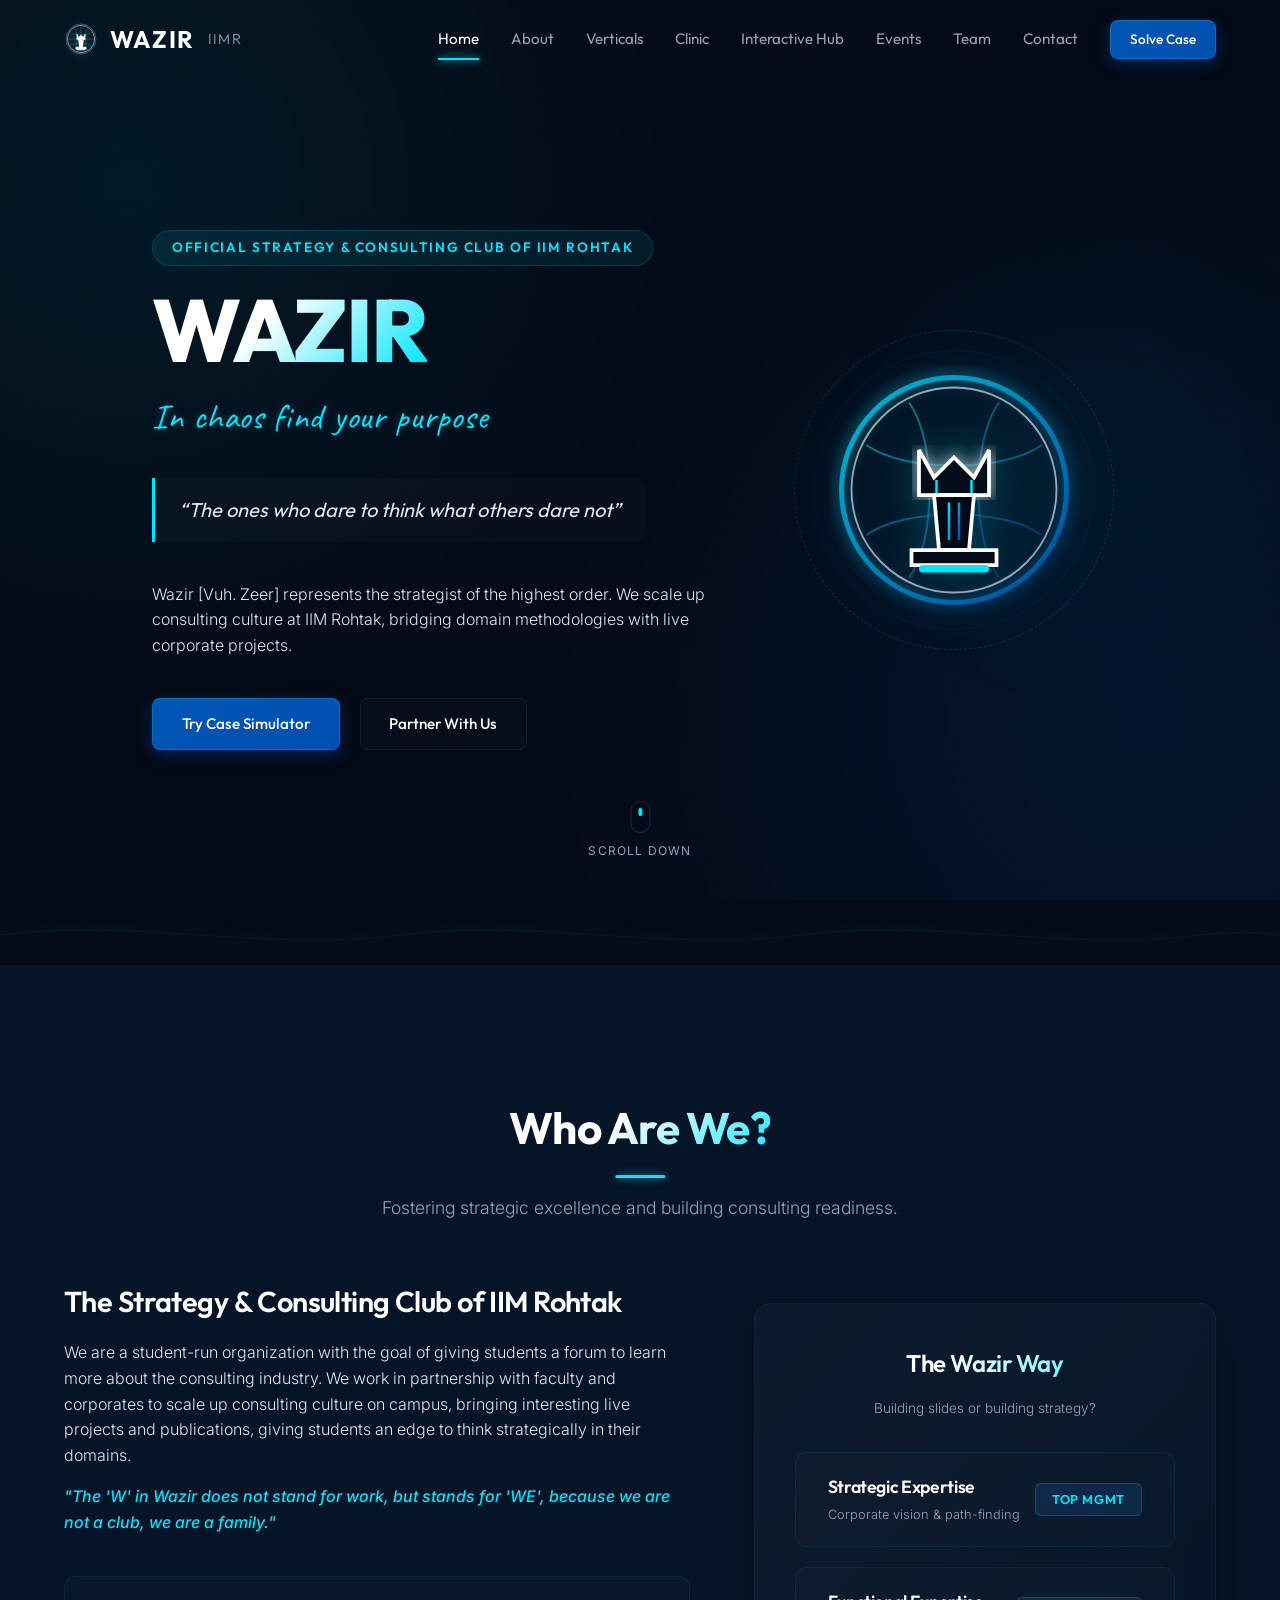
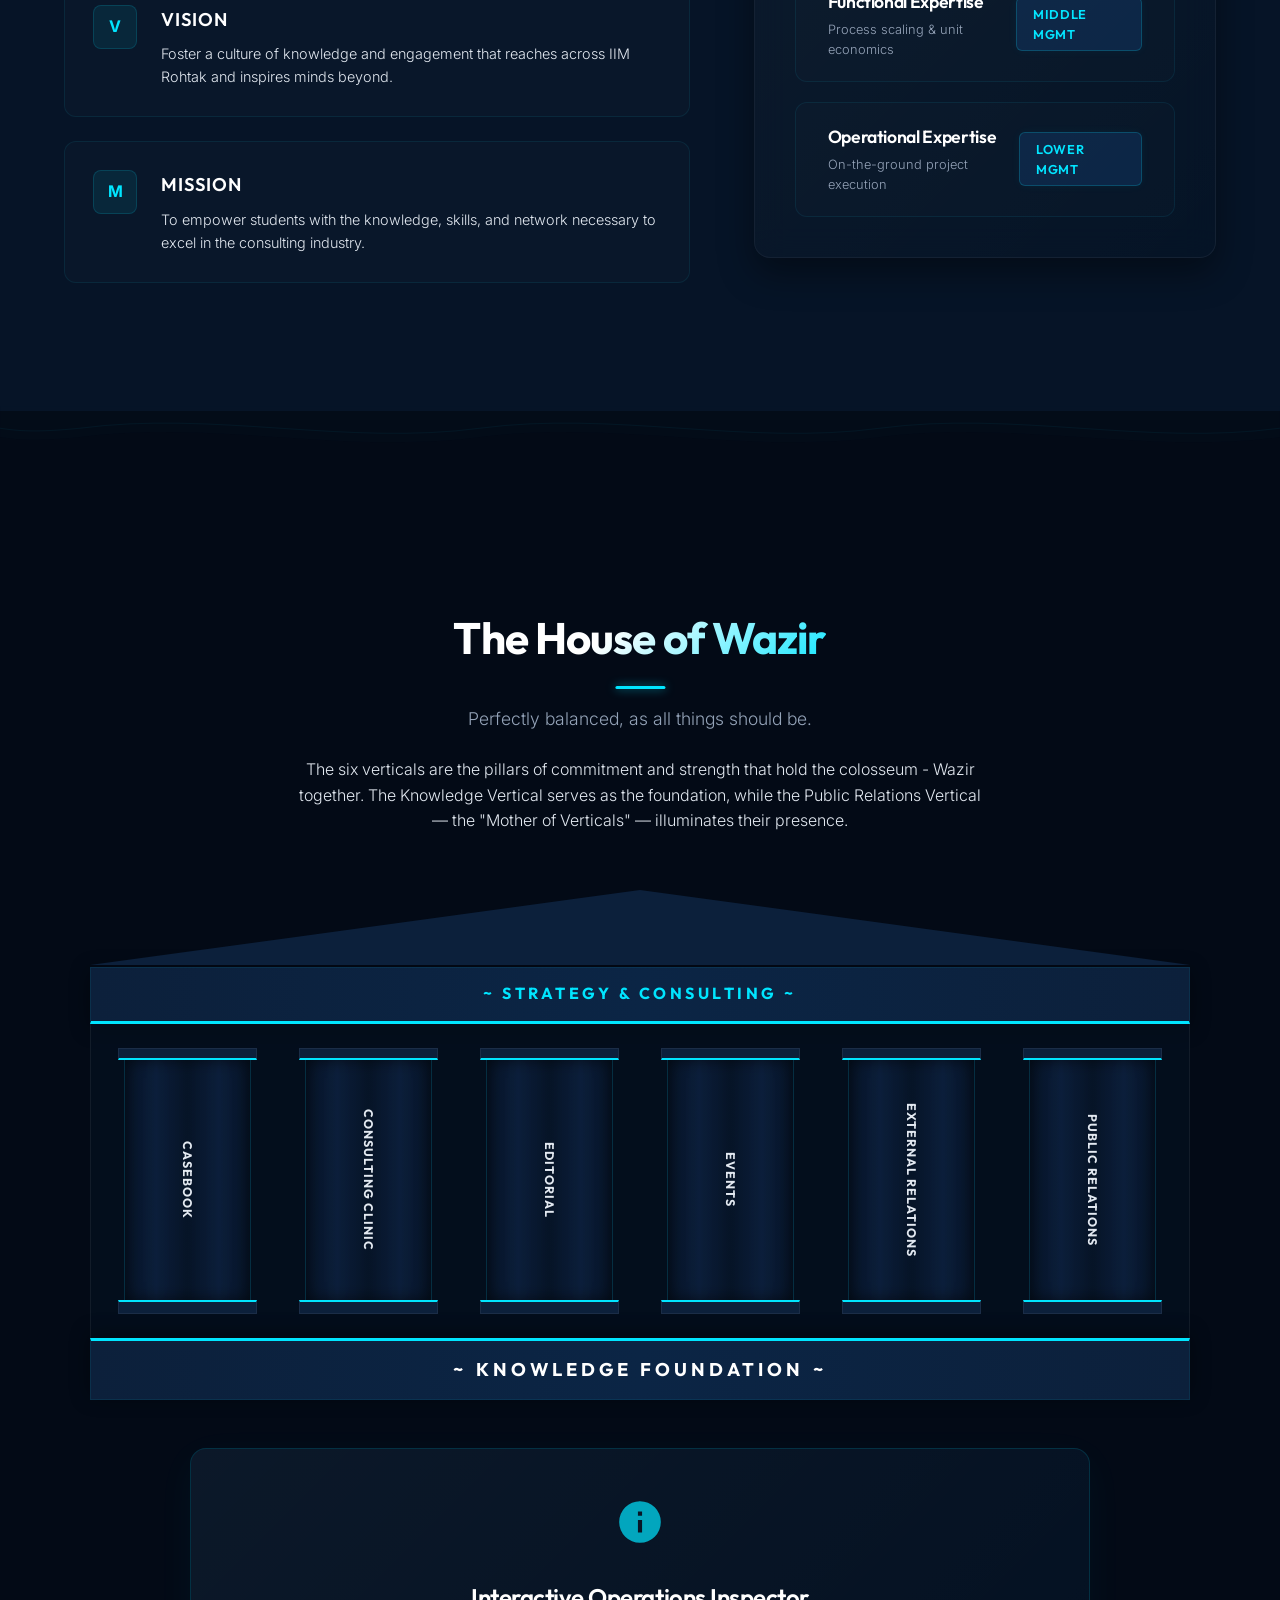
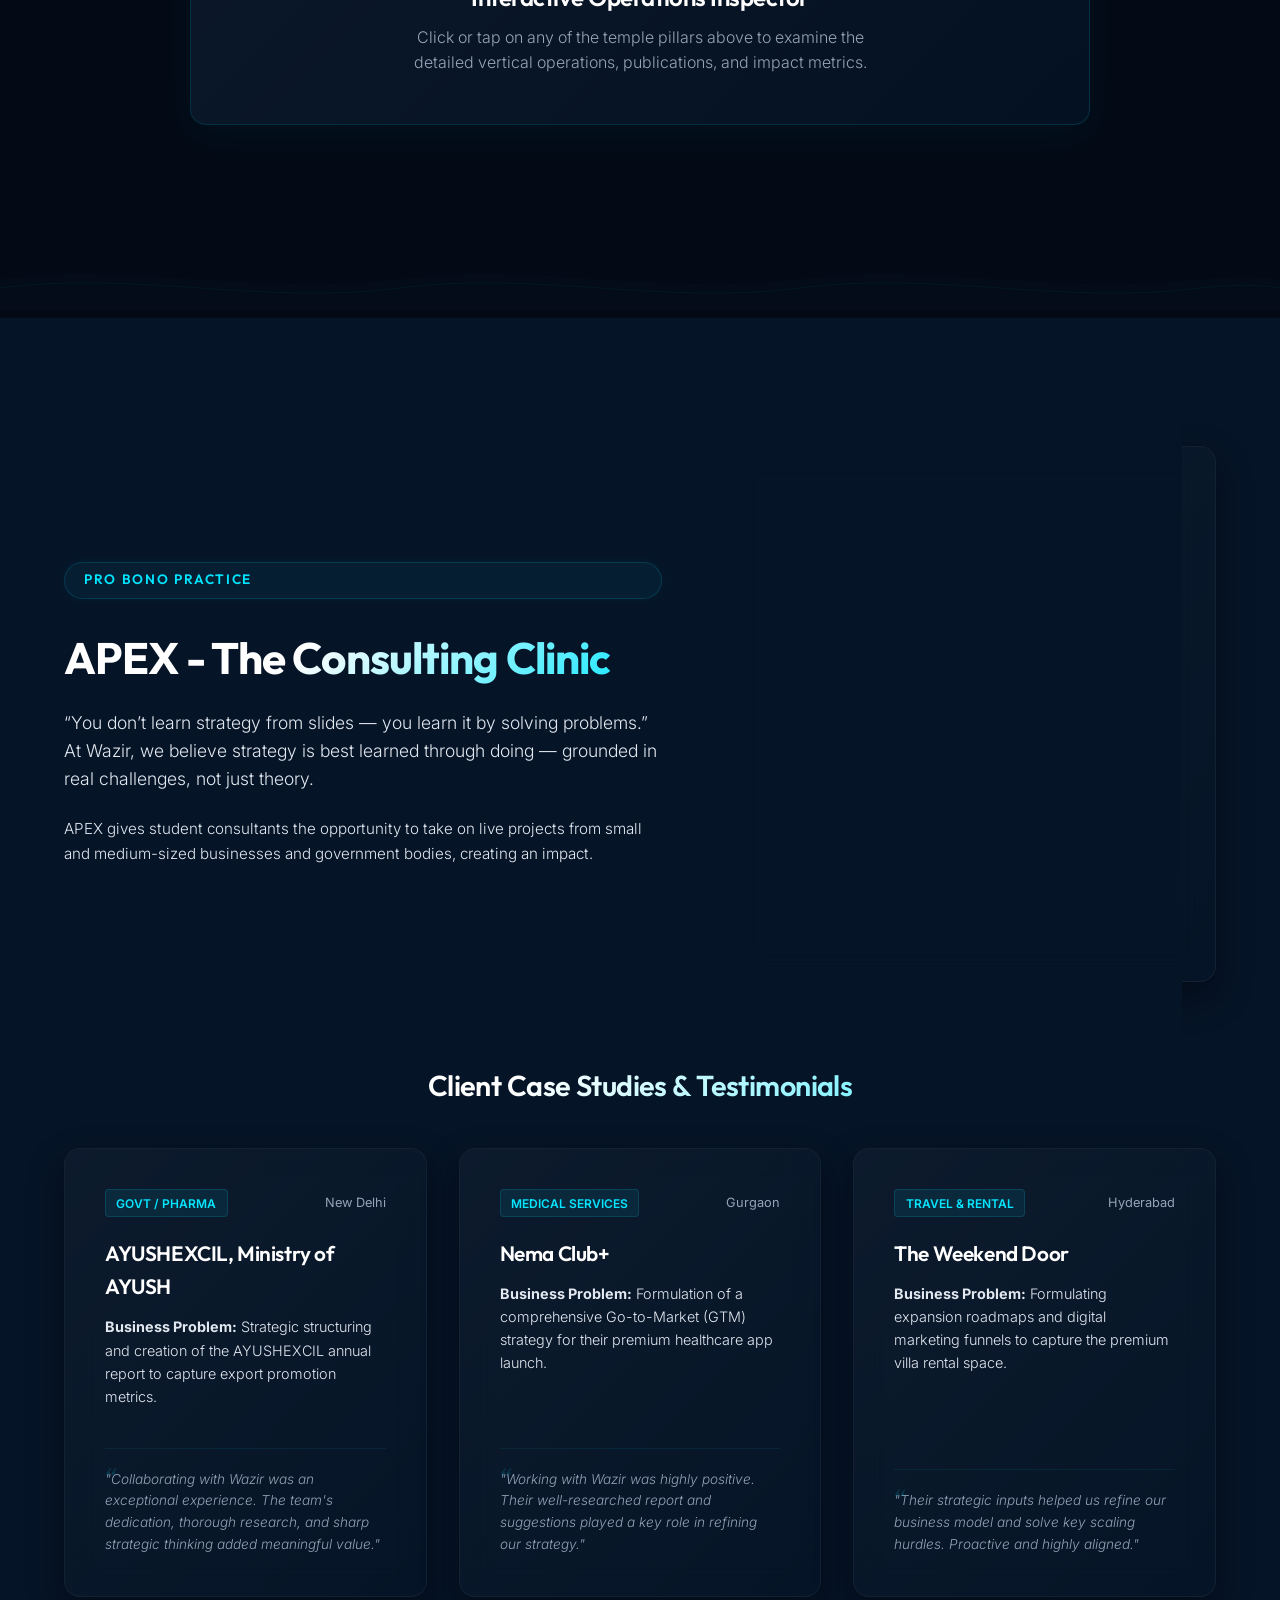
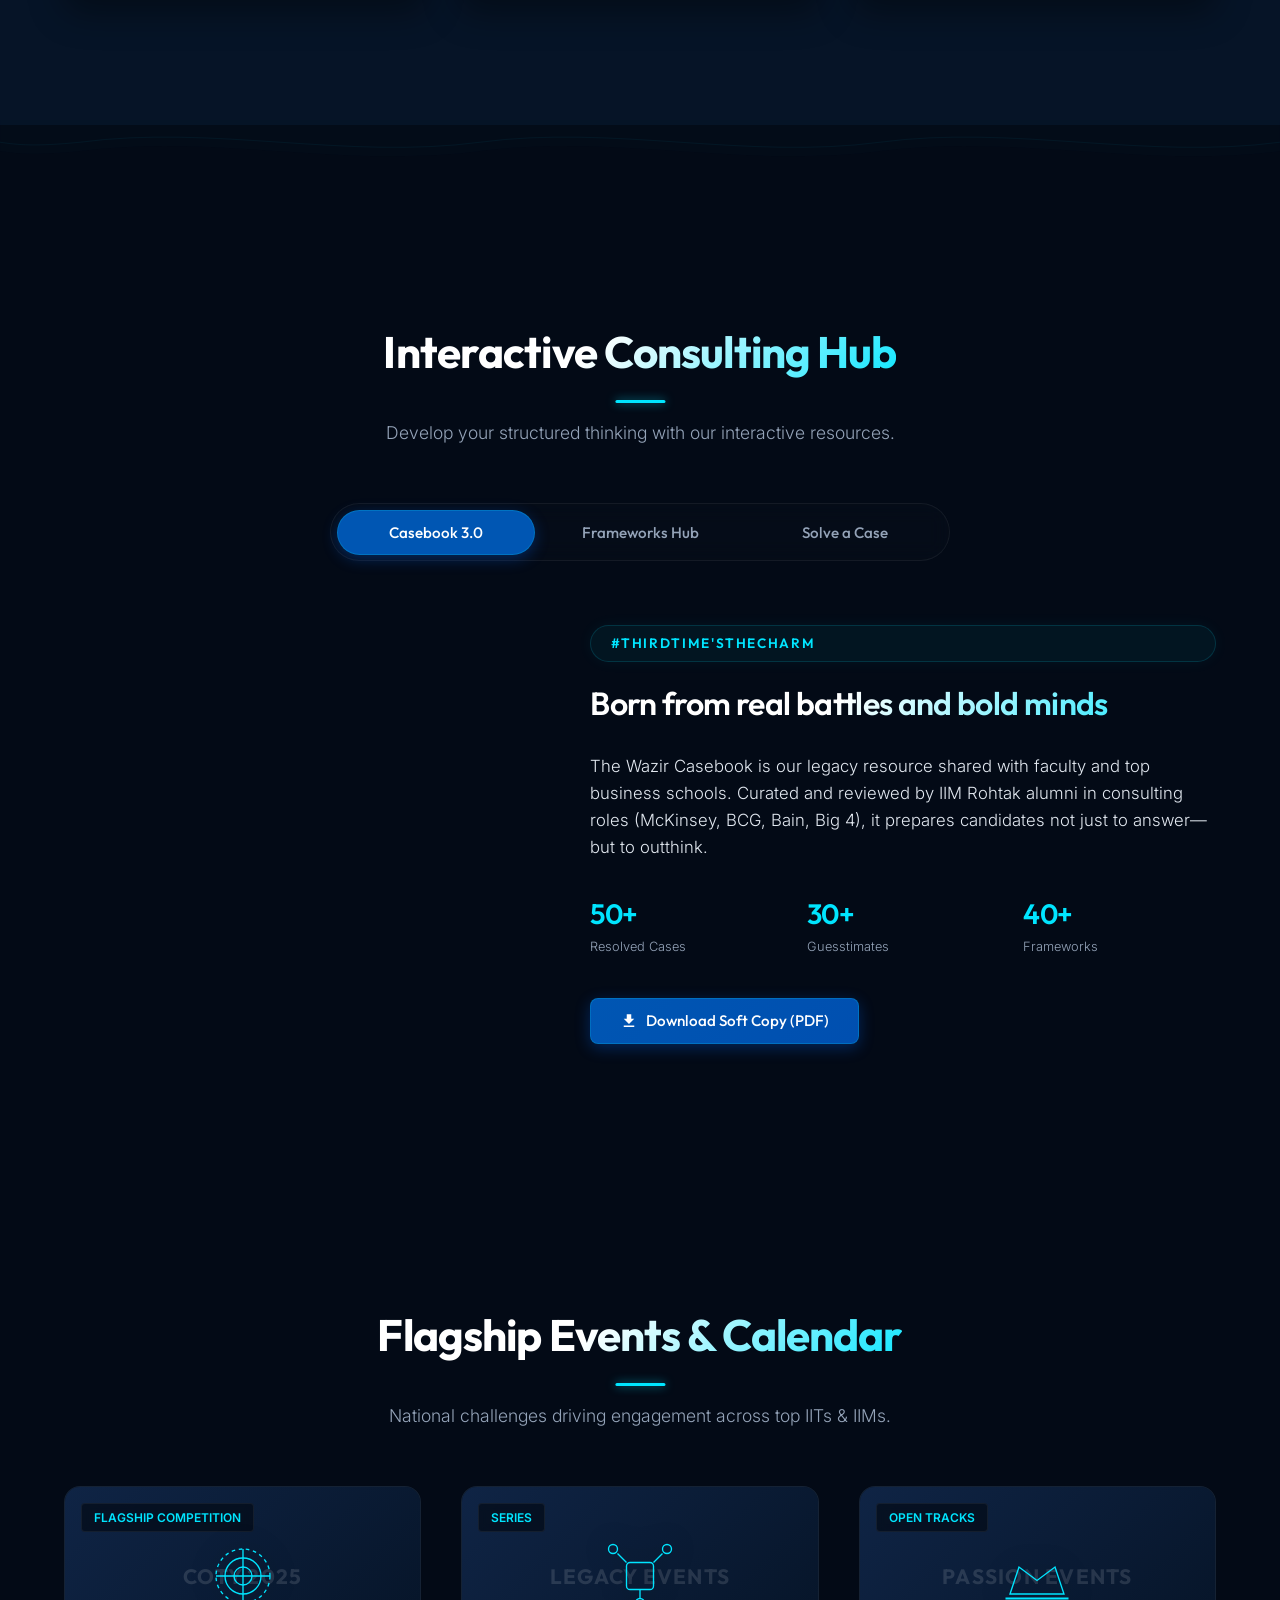
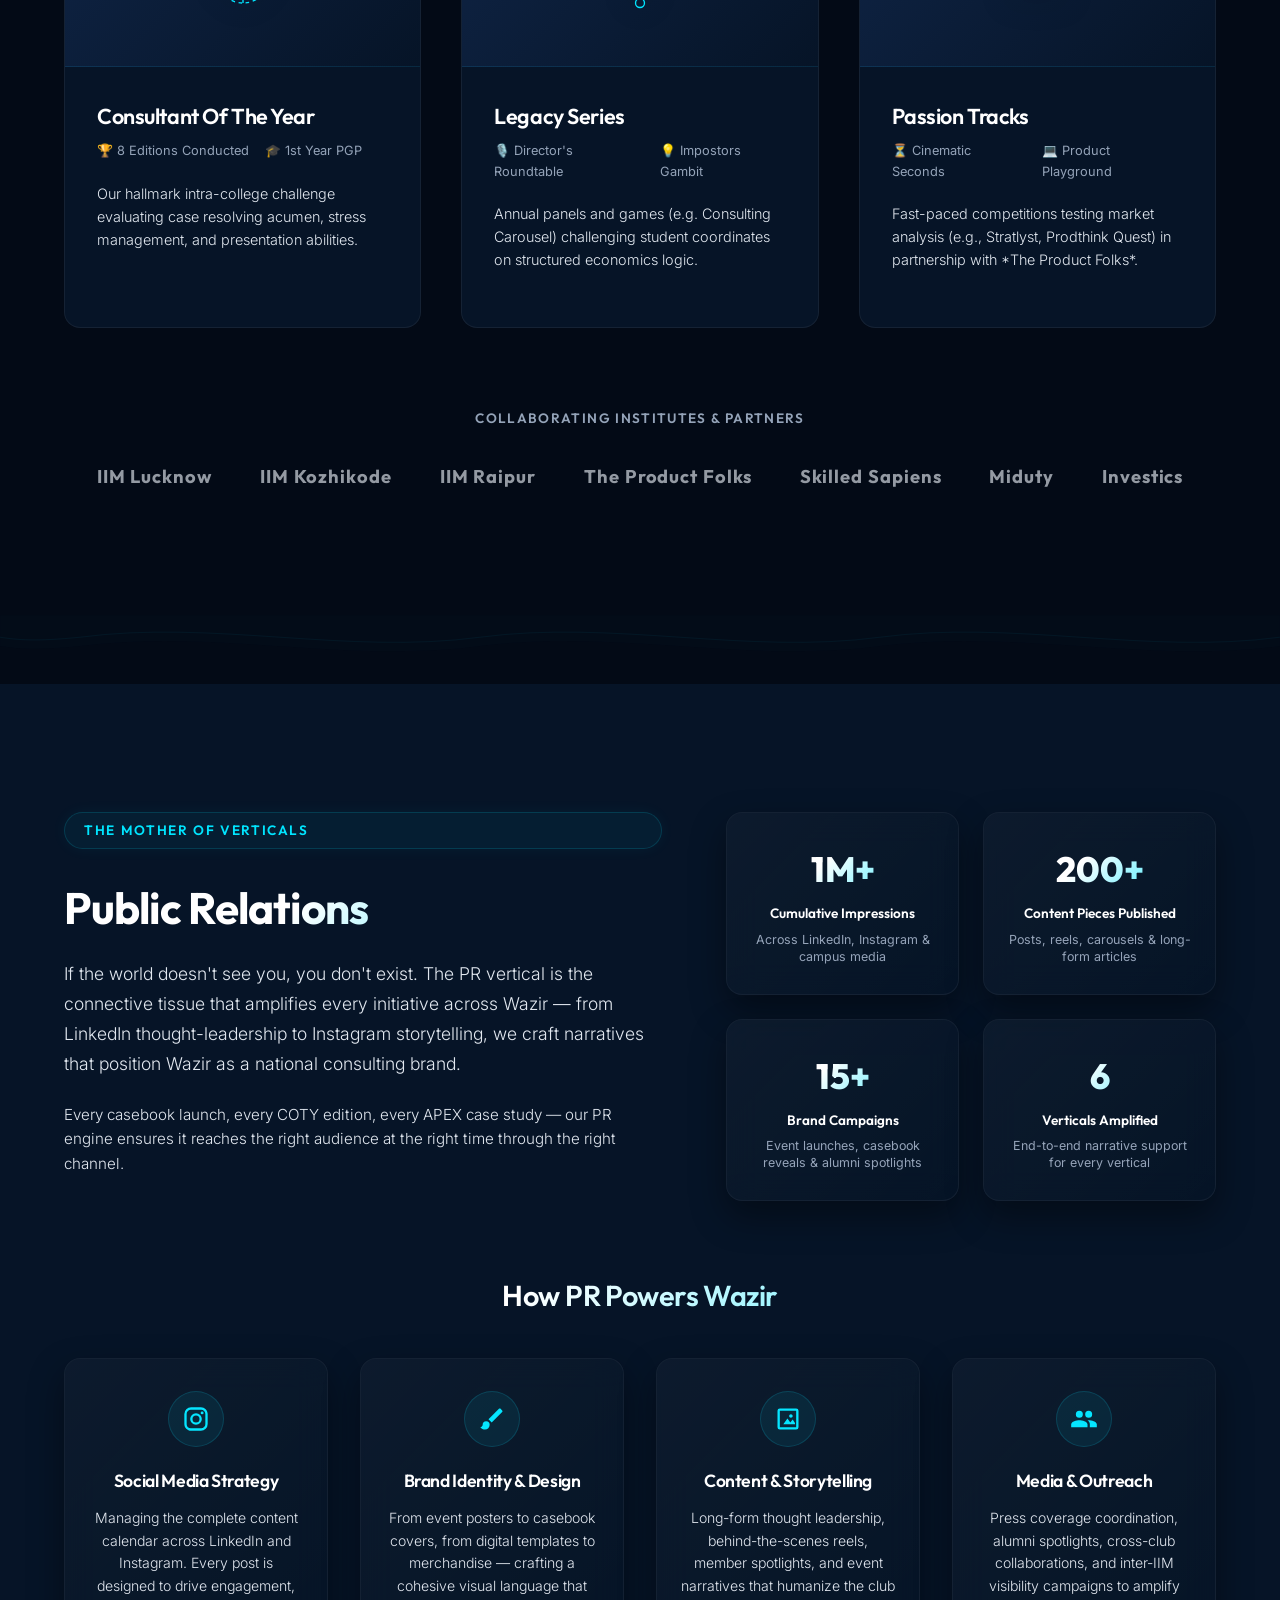
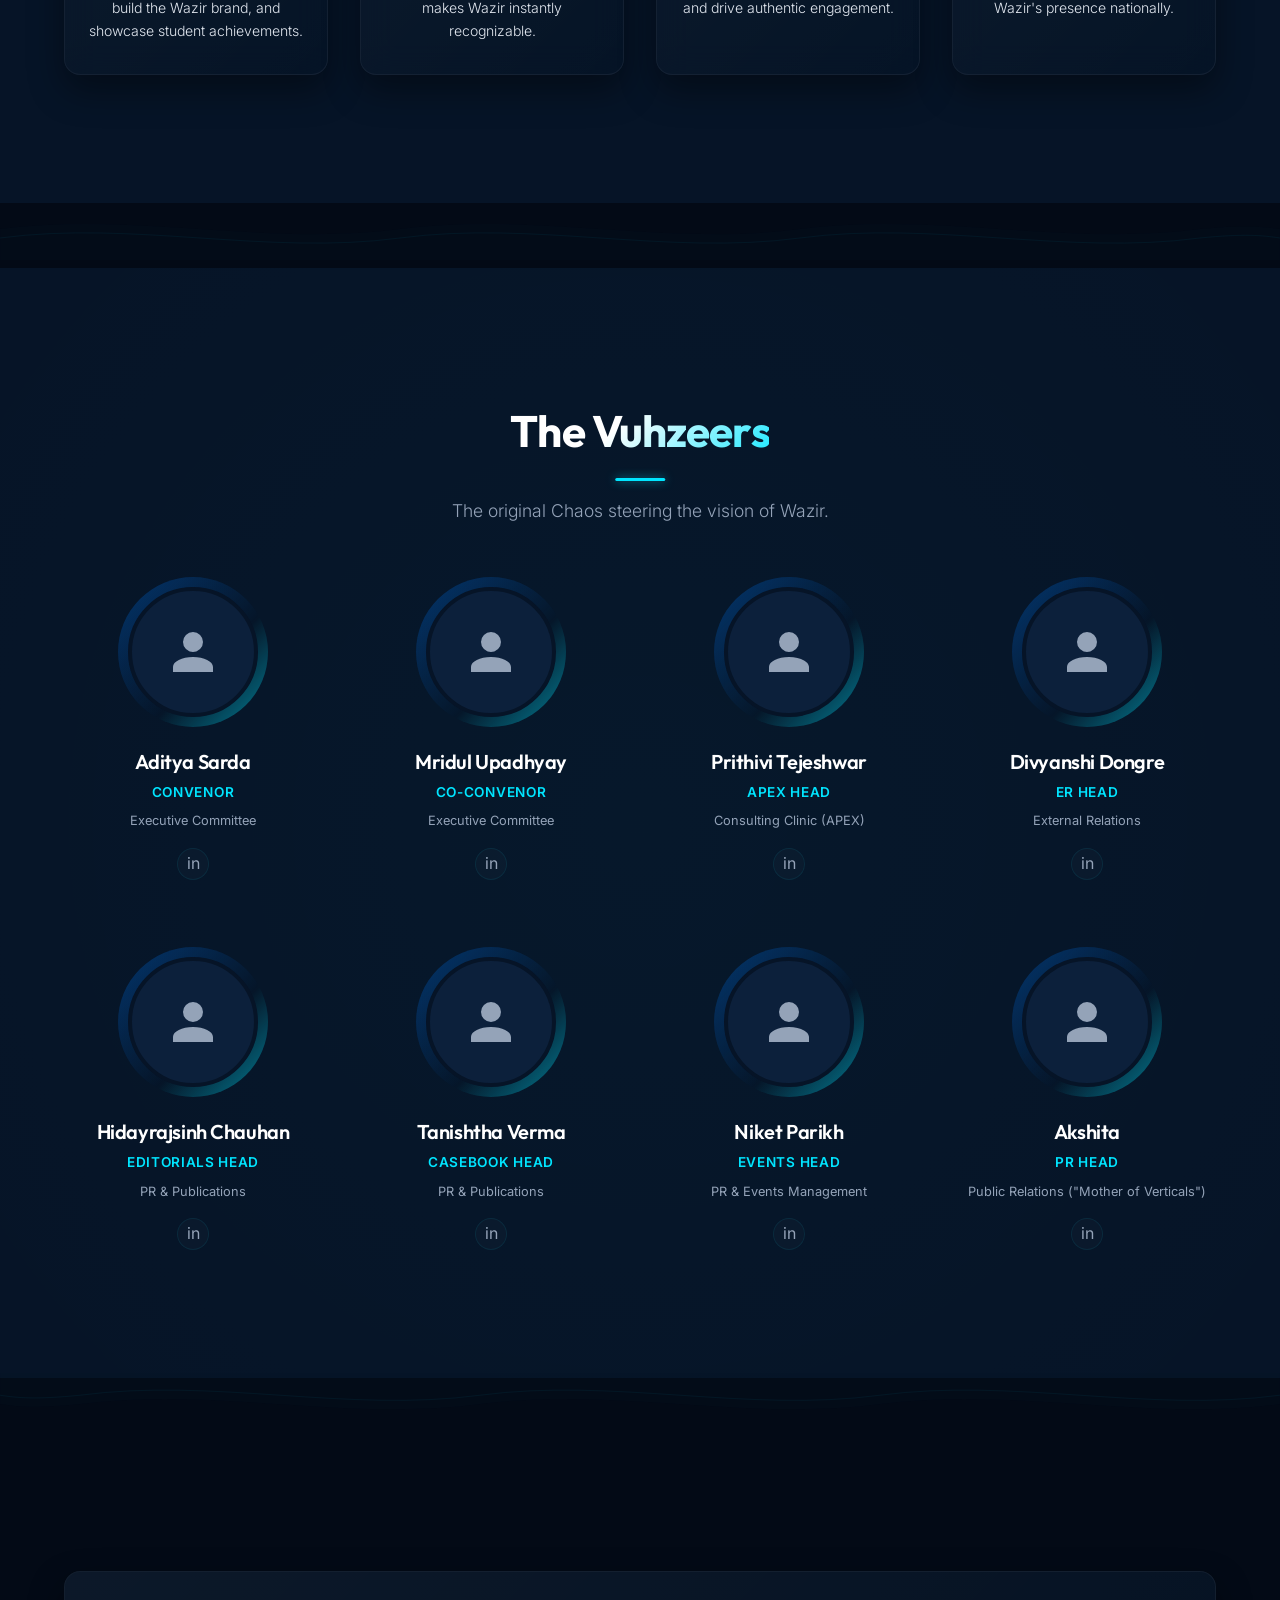
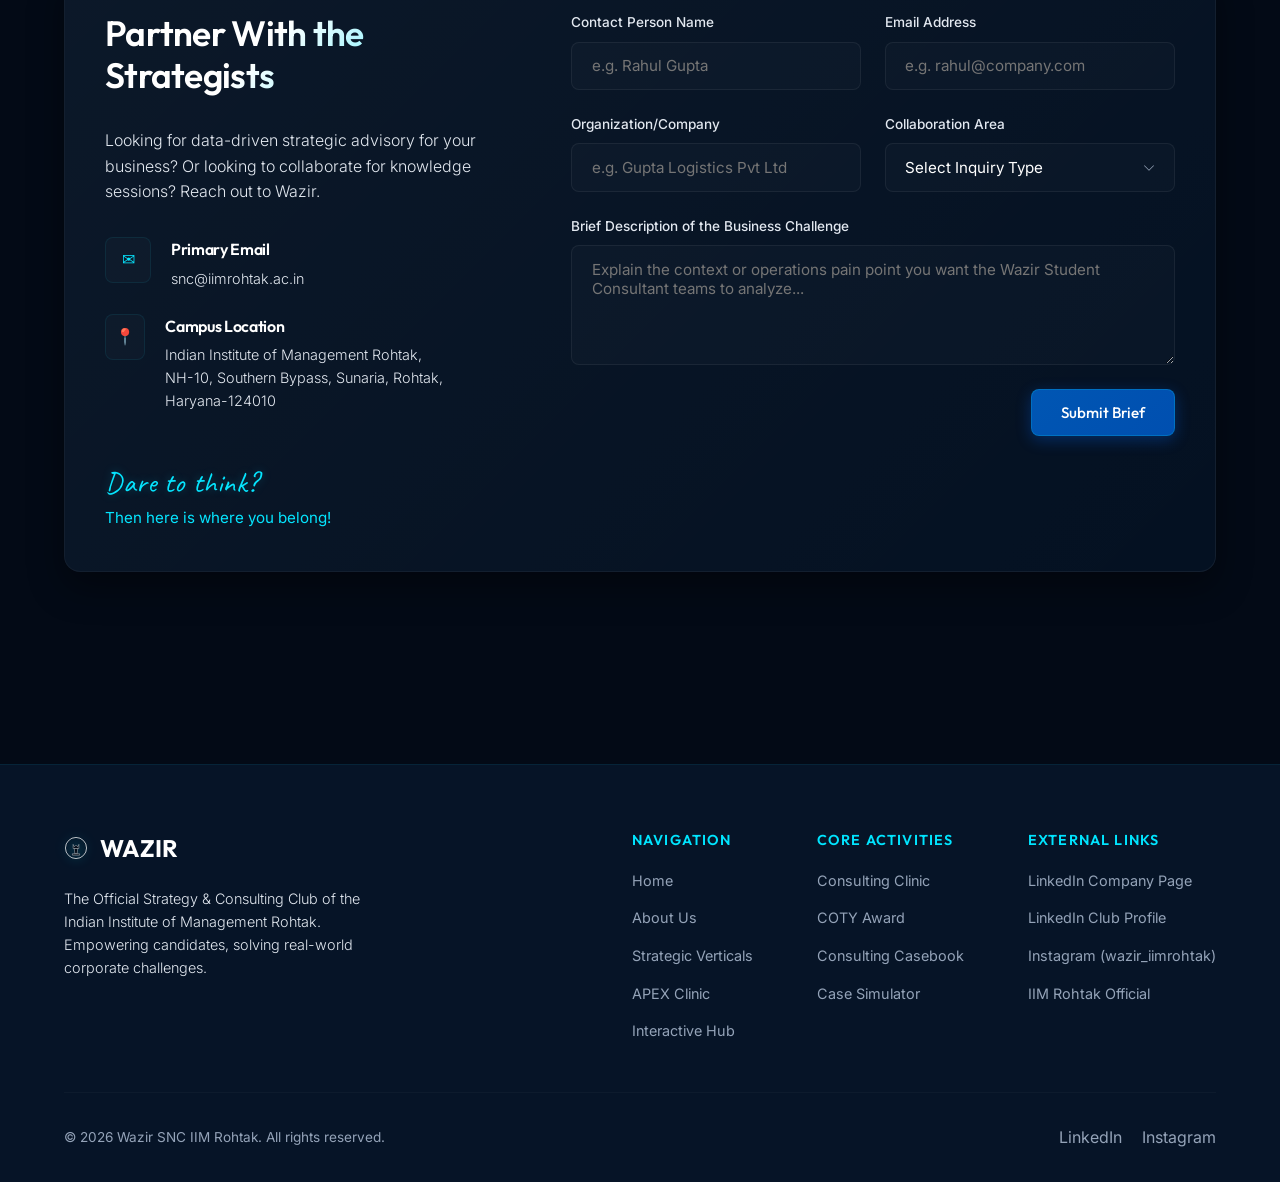
==== index.html @ e2eecb5f "Implement mobile layout optimizations for Public Relations and clean up styles" ====
<!DOCTYPE html>
<html lang="en">
<head>
  <meta charset="UTF-8">
  <meta name="viewport" content="width=device-width, initial-scale=1.0">
  <title>Wazir | Strategy & Consulting Club, IIM Rohtak</title>
  <meta name="description" content="Official Strategy and Consulting Club of IIM Rohtak. Empowering future consultants through knowledge sessions, casebooks, and pro-bono consulting clinics. In chaos find your purpose.">
  <link rel="stylesheet" href="styles.css?v=2.1">
</head>
<body>

  <!-- ==========================================================================
       HEADER & NAVIGATION
       ========================================================================== -->
  <header class="header" id="header">
    <div class="container">
      <a href="#home" class="logo">
        <svg class="logo-icon" viewBox="0 0 100 100">
          <!-- Wazir Official Circular Logo Emblem -->
          <circle cx="50" cy="50" r="44" stroke="currentColor" stroke-width="2.5" fill="none" opacity="0.3"/>
          <circle cx="50" cy="50" r="40" stroke="currentColor" stroke-width="1.5" fill="none"/>
          <!-- Globe Grid Lines -->
          <path d="M10 50 H90 M50 10 V90" stroke="currentColor" stroke-width="1" opacity="0.5"/>
          <path d="M16 30 C 30 40, 70 40, 84 30 M16 70 C 30 60, 70 60, 84 70" stroke="currentColor" stroke-width="1" fill="none" opacity="0.4"/>
          <path d="M30 16 C 40 30, 40 70, 30 84 M70 16 C 60 30, 60 70, 70 84" stroke="currentColor" stroke-width="1" fill="none" opacity="0.4"/>
          <!-- Central Stylized Rook / Crown Chess Piece -->
          <!-- Crown Top -->
          <path d="M38 35 L43 45 L50 38 L57 45 L62 35 L62 52 L38 52 Z" fill="#ffffff" stroke="currentColor" stroke-width="1.5"/>
          <!-- Neck / Shaft -->
          <path d="M43 52 L45 74 L55 74 L57 52 Z" fill="#ffffff" stroke="currentColor" stroke-width="1.5"/>
          <!-- Base Pedestal -->
          <path d="M35 74 H65 V80 H35 Z" fill="#ffffff" stroke="currentColor" stroke-width="1.5"/>
          <rect x="38" y="80" width="24" height="3" fill="currentColor"/>
        </svg>
        WAZIR<span>IIMR</span>
      </a>
      <nav class="nav" id="nav-menu">
        <a href="#home" class="nav-link active">Home</a>
        <a href="#about" class="nav-link">About</a>
        <a href="#verticals" class="nav-link">Verticals</a>
        <a href="#apex" class="nav-link">Clinic</a>
        <a href="#hub" class="nav-link">Interactive Hub</a>
        <a href="#events" class="nav-link">Events</a>
        <a href="#team" class="nav-link">Team</a>
        <a href="#contact" class="nav-link">Contact</a>
        <a href="#hub" class="btn btn-primary" style="padding: 0.5rem 1.2rem; font-size: 0.85rem;">Solve Case</a>
      </nav>
      <button class="nav-toggle" id="nav-toggle" aria-label="Toggle navigation">
        <span></span>
        <span></span>
        <span></span>
      </button>
    </div>
  </header>

  <main>
    <!-- ==========================================================================
         HERO SECTION
         ========================================================================== -->
    <section class="hero" id="home">
      <div class="container">
        <div class="hero-grid">
          <div class="hero-content">
            <div class="hero-club-badge">Official Strategy & Consulting Club of IIM Rohtak</div>
            <h1 class="hero-title text-gradient">WAZIR</h1>
            
            <div class="hero-tagline">
              <span class="motto-script">In chaos find your purpose</span>
            </div>
            
            <div class="hero-quote-box">
              <blockquote>“The ones who dare to think what others dare not”</blockquote>
            </div>

            <p class="hero-description" style="margin-bottom: 2.5rem; max-width: 580px;">
              Wazir [Vuh. Zeer] represents the strategist of the highest order. We scale up consulting culture at IIM Rohtak, bridging domain methodologies with live corporate projects.
            </p>
            <div class="hero-actions">
              <a href="#hub" class="btn btn-primary">Try Case Simulator</a>
              <a href="#contact" class="btn btn-secondary">Partner With Us</a>
            </div>
          </div>
          <div class="hero-visual">
            <div class="emblem-container">
              <div class="emblem-blur-bg"></div>
              <div class="emblem-ring emblem-ring-1"></div>
              <div class="emblem-ring emblem-ring-2"></div>
              <!-- Glowing Vector Version of the Official Wazir Emblem -->
              <svg class="emblem-svg" viewBox="0 0 100 100">
                <defs>
                  <linearGradient id="blueGrad" x1="0%" y1="0%" x2="100%" y2="100%">
                    <stop offset="0%" stop-color="#00E5FF" />
                    <stop offset="100%" stop-color="#0056b3" />
                  </linearGradient>
                  <filter id="neon">
                    <feGaussianBlur stdDeviation="3" result="blur"/>
                    <feMerge>
                      <feMergeNode in="blur"/>
                      <feMergeNode in="SourceGraphic"/>
                    </feMerge>
                  </filter>
                </defs>
                <!-- Outer Rings -->
                <circle cx="50" cy="50" r="45" stroke="url(#blueGrad)" stroke-width="2" fill="none" opacity="0.8" filter="url(#neon)"/>
                <circle cx="50" cy="50" r="41" stroke="#ffffff" stroke-width="0.75" fill="none" opacity="0.6"/>
                <!-- Globe Grids -->
                <line x1="9" y1="50" x2="91" y2="50" stroke="url(#blueGrad)" stroke-width="0.75" opacity="0.6"/>
                <line x1="50" y1="9" x2="50" y2="91" stroke="url(#blueGrad)" stroke-width="0.75" opacity="0.6"/>
                <path d="M15 32 C 30 43, 70 43, 85 32 M15 68 C 30 57, 70 57, 85 68" stroke="url(#blueGrad)" stroke-width="0.75" fill="none" opacity="0.5"/>
                <path d="M32 15 C 43 30, 43 70, 32 85 M68 15 C 57 30, 57 70, 68 85" stroke="url(#blueGrad)" stroke-width="0.75" fill="none" opacity="0.5"/>
                
                <!-- Main Chess Piece Rook-Crown shape -->
                <!-- Crown -->
                <path d="M36 34 L42 45 L50 37 L58 45 L64 34 L64 52 L36 52 Z" fill="#030a16" stroke="#ffffff" stroke-width="1.5" filter="url(#neon)"/>
                <!-- Lines in Crown -->
                <line x1="43" y1="52" x2="43" y2="46" stroke="#00E5FF" stroke-width="1"/>
                <line x1="57" y1="52" x2="57" y2="46" stroke="#00E5FF" stroke-width="1"/>
                <!-- Shaft -->
                <path d="M42 52 L44 74 L56 74 L58 52 Z" fill="#030a16" stroke="#ffffff" stroke-width="1.5"/>
                <path d="M48 55 V70 M52 55 V70" stroke="url(#blueGrad)" stroke-width="1"/>
                <!-- Pedestal -->
                <path d="M33 74 H67 V80 H33 Z" fill="#030a16" stroke="#ffffff" stroke-width="1.5"/>
                <rect x="36" y="80" width="28" height="3" fill="#00E5FF" rx="1.5"/>
              </svg>
            </div>
          </div>
        </div>
      </div>
      <a href="#about" class="scroll-indicator">
        <span></span>
        scroll down
      </a>
    </section>

    <!-- Topological wave graphical divider -->
    <svg class="topowave-divider" viewBox="0 0 1440 70" fill="none" xmlns="http://www.w3.org/2000/svg">
      <path d="M0 35C150 15 300 55 450 35C600 15 750 55 900 35C1050 15 1200 55 1350 35C1400 30 1420 32 1440 35V70H0V35Z" fill="var(--bg-secondary)"/>
      <path d="M0 45C150 25 300 65 450 45C600 25 750 65 900 45C1050 25 1200 65 1350 45C1400 40 1420 42 1440 45" stroke="var(--brand-accent)" stroke-width="1" opacity="0.3"/>
    </svg>

    <!-- ==========================================================================
         ABOUT US SECTION (VISION, MISSION & EXPERTISE)
         ========================================================================== -->
    <section class="about" id="about" style="background-color: var(--bg-secondary);">
      <div class="container">
        <h2 class="section-title text-gradient">Who Are We?</h2>
        <p class="section-subtitle">Fostering strategic excellence and building consulting readiness.</p>
        
        <div class="about-grid">
          <div class="about-content">
            <h3 style="font-size: 1.8rem; margin-bottom: 1rem;">The Strategy & Consulting Club of IIM Rohtak</h3>
            <p>
              We are a student-run organization with the goal of giving students a forum to learn more about the consulting industry. We work in partnership with faculty and corporates to scale up consulting culture on campus, bringing interesting live projects and publications, giving students an edge to think strategically in their domains.
            </p>
            <p style="font-weight: 500; color: var(--brand-accent); font-style: italic; margin-top: 1rem;">
              "The 'W' in Wazir does not stand for work, but stands for 'WE', because we are not a club, we are a family."
            </p>
            
            <div class="vision-mission-grid">
              <!-- Vision Panel -->
              <div class="vm-panel">
                <div class="vm-icon-box">V</div>
                <div class="vm-info">
                  <h4>Vision</h4>
                  <p>Foster a culture of knowledge and engagement that reaches across IIM Rohtak and inspires minds beyond.</p>
                </div>
              </div>
              <!-- Mission Panel -->
              <div class="vm-panel">
                <div class="vm-icon-box">M</div>
                <div class="vm-info">
                  <h4>Mission</h4>
                  <p>To empower students with the knowledge, skills, and network necessary to excel in the consulting industry.</p>
                </div>
              </div>
            </div>
          </div>
          
          <div class="about-visual">
            <div class="matrix-card glass-card">
              <h3 style="margin-bottom: 1rem; font-size: 1.5rem;" class="text-gradient">The Wazir Way</h3>
              <p style="font-size: 0.85rem; color: var(--text-muted); margin-bottom: 1.5rem;">Building slides or building strategy?</p>
              
              <div class="matrix-rows">
                <div class="matrix-row">
                  <div class="matrix-row-title">
                    <h4>Strategic Expertise</h4>
                    <p>Corporate vision & path-finding</p>
                  </div>
                  <div class="matrix-row-badge">Top Mgmt</div>
                </div>
                
                <div class="matrix-row">
                  <div class="matrix-row-title">
                    <h4>Functional Expertise</h4>
                    <p>Process scaling & unit economics</p>
                  </div>
                  <div class="matrix-row-badge">Middle Mgmt</div>
                </div>
                
                <div class="matrix-row">
                  <div class="matrix-row-title">
                    <h4>Operational Expertise</h4>
                    <p>On-the-ground project execution</p>
                  </div>
                  <div class="matrix-row-badge">Lower Mgmt</div>
                </div>
              </div>
            </div>
          </div>
        </div>
      </div>
    </section>

    <!-- Topological wave graphical divider -->
    <svg class="topowave-divider" viewBox="0 0 1440 70" fill="none" xmlns="http://www.w3.org/2000/svg" style="transform: rotate(180deg);">
      <path d="M0 35C150 15 300 55 450 35C600 15 750 55 900 35C1050 15 1200 55 1350 35C1400 30 1420 32 1440 35V70H0V35Z" fill="var(--bg-secondary)"/>
      <path d="M0 45C150 25 300 65 450 45C600 25 750 65 900 45C1050 25 1200 65 1350 45C1400 40 1420 42 1440 45" stroke="var(--brand-accent)" stroke-width="1" opacity="0.3"/>
    </svg>

    <!-- ==========================================================================
         THE HOUSE OF WAZIR (VERTICALS ARCHITECTURE)
         ========================================================================== -->
    <section class="verticals-temple" id="verticals">
      <div class="container">
        <h2 class="section-title text-gradient">The House of Wazir</h2>
        <p class="section-subtitle">Perfectly balanced, as all things should be.</p>
        
        <p style="text-align: center; max-width: 700px; margin: -2rem auto 2.5rem; font-size: 1rem; font-weight: 300;">
          The six verticals are the pillars of commitment and strength that hold the colosseum - Wazir together. The Knowledge Vertical serves as the foundation, while the Public Relations Vertical — the "Mother of Verticals" — illuminates their presence.
        </p>

        <!-- Colosseum Architectural Temple Grid -->
        <div class="temple-container">
          <!-- Roof Pediment -->
          <div class="temple-roof">
            <div class="temple-roof-content">
              <svg viewBox="0 0 24 24"><path d="M12 3L1 9H4V21H20V9H23L12 3M12 7.7C13.8 7.7 15.3 9.2 15.3 11C15.3 12.8 13.8 14.3 12 14.3C10.2 14.3 8.7 12.8 8.7 11C8.7 9.2 10.2 7.7 12 7.7M18 19H6V11C6 10.7 6.1 10.4 6.3 10.2L12 5.5L17.7 10.2C17.9 10.4 18 10.7 18 11V19Z"/></svg>
              House of Wazir
            </div>
          </div>
          <!-- Beam Architrave -->
          <div class="temple-architrave">~ Strategy & Consulting ~</div>
          
          <!-- Pillars Column Grid -->
          <div class="temple-columns-grid">
            <!-- Pillar 1: Casebook -->
            <div class="temple-pillar" onclick="inspectVertical('casebook')">
              <div class="pillar-cap"></div>
              <div class="pillar-shaft">
                <div class="pillar-shaft-title">Casebook</div>
              </div>
              <div class="pillar-base"></div>
            </div>
            
            <!-- Pillar 2: Consulting Clinic -->
            <div class="temple-pillar" onclick="inspectVertical('clinic')">
              <div class="pillar-cap"></div>
              <div class="pillar-shaft">
                <div class="pillar-shaft-title">Consulting Clinic</div>
              </div>
              <div class="pillar-base"></div>
            </div>
            
            <!-- Pillar 3: Editorial -->
            <div class="temple-pillar" onclick="inspectVertical('editorial')">
              <div class="pillar-cap"></div>
              <div class="pillar-shaft">
                <div class="pillar-shaft-title">Editorial</div>
              </div>
              <div class="pillar-base"></div>
            </div>
            
            <!-- Pillar 4: Events -->
            <div class="temple-pillar" onclick="inspectVertical('events')">
              <div class="pillar-cap"></div>
              <div class="pillar-shaft">
                <div class="pillar-shaft-title">Events</div>
              </div>
              <div class="pillar-base"></div>
            </div>
            
            <!-- Pillar 5: External Relations -->
            <div class="temple-pillar" onclick="inspectVertical('relations')">
              <div class="pillar-cap"></div>
              <div class="pillar-shaft">
                <div class="pillar-shaft-title">External Relations</div>
              </div>
              <div class="pillar-base"></div>
            </div>
            
            <!-- Pillar 6: Public Relations -->
            <div class="temple-pillar" onclick="inspectVertical('pr')">
              <div class="pillar-cap"></div>
              <div class="pillar-shaft">
                <div class="pillar-shaft-title">Public Relations</div>
              </div>
              <div class="pillar-base"></div>
            </div>
          </div>
          
          <!-- Stylobate Base Steps -->
          <div class="temple-stylobate">~ Knowledge Foundation ~</div>
        </div>

        <!-- Dynamic Inspector Panel -->
        <div class="vertical-detail-container" id="vertical-detail-panel">
          <div class="glass-card vertical-detail-card" style="text-align: center; padding: 3rem;">
            <svg style="width: 50px; height: 50px; fill: var(--brand-accent); opacity: 0.7; margin-bottom: 1.5rem;" viewBox="0 0 24 24">
              <path d="M12 2A10 10 0 1 0 22 12A10 10 0 0 0 12 2ZM13 17H11V11H13V17ZM13 9H11V7H13V9Z"/>
            </svg>
            <h3 style="font-size: 1.5rem; margin-bottom: 0.5rem;">Interactive Operations Inspector</h3>
            <p style="color: var(--text-muted); max-width: 500px; margin: 0 auto;">Click or tap on any of the temple pillars above to examine the detailed vertical operations, publications, and impact metrics.</p>
          </div>
        </div>

      </div>
    </section>

    <!-- Topological wave graphical divider -->
    <svg class="topowave-divider" viewBox="0 0 1440 70" fill="none" xmlns="http://www.w3.org/2000/svg">
      <path d="M0 35C150 15 300 55 450 35C600 15 750 55 900 35C1050 15 1200 55 1350 35C1400 30 1420 32 1440 35V70H0V35Z" fill="var(--bg-secondary)"/>
      <path d="M0 45C150 25 300 65 450 45C600 25 750 65 900 45C1050 25 1200 65 1350 45C1400 40 1420 42 1440 45" stroke="var(--brand-accent)" stroke-width="1" opacity="0.3"/>
    </svg>

    <!-- ==========================================================================
         APEX - THE CONSULTING CLINIC
         ========================================================================== -->
    <section class="apex-clinic-showcase" id="apex" style="background-color: var(--bg-secondary);">
      <div class="container">
        <div class="apex-headline-row">
          <div>
            <div class="hero-club-badge" style="background: rgba(0, 229, 255, 0.05);">Pro Bono Practice</div>
            <h2 style="font-size: 2.75rem; font-weight: 700; margin-bottom: 1rem;" class="text-gradient">APEX - The Consulting Clinic</h2>
            <p style="font-size: 1.1rem; line-height: 1.6; margin-bottom: 1.5rem;">
              “You don’t learn strategy from slides — you learn it by solving problems.” At Wazir, we believe strategy is best learned through doing — grounded in real challenges, not just theory.
            </p>
            <p style="font-size: 0.95rem;">
              APEX gives student consultants the opportunity to take on live projects from small and medium-sized businesses and government bodies, creating an impact.
            </p>
          </div>
          
          <div class="glass-card timeline-card">
            <h3 style="font-size: 1.3rem; margin-bottom: 1.5rem;" class="text-gradient">The APEX Journey</h3>
            
            <div class="apex-timeline">
              <div class="timeline-step">
                <div class="timeline-year">2022 - 2023</div>
                <div class="timeline-title">Crafting the Vision</div>
                <div class="timeline-desc">Establishing methodologies and internal frameworks.</div>
              </div>
              <div class="timeline-step">
                <div class="timeline-year">2023 - 2024</div>
                <div class="timeline-title">Onboarding Local Clients</div>
                <div class="timeline-desc">Serving SMEs in Haryana and neighboring areas.</div>
              </div>
              <div class="timeline-step">
                <div class="timeline-year">2024 - 2025</div>
                <div class="timeline-title">Expanding Footprint</div>
                <div class="timeline-desc">Assisting clients and organizations nationwide.</div>
              </div>
              <div class="timeline-step active">
                <div class="timeline-year">2025 - 2026</div>
                <div class="timeline-title">Targeting Higher-Level Clients</div>
                <div class="timeline-desc">Consulting for govt. bodies & funded scaleups.</div>
              </div>
            </div>
          </div>
        </div>

        <h3 style="font-size: 1.8rem; margin-bottom: 2.5rem; text-align: center;" class="text-gradient">Client Case Studies & Testimonials</h3>
        
        <!-- Corporate Clients Grid -->
        <div class="cases-grid">
          <!-- Case 1: AYUSHEXCIL -->
          <div class="case-study-card glass-card">
            <div class="case-study-meta">
              <span class="case-study-tag">Govt / Pharma</span>
              <span class="case-study-industry">New Delhi</span>
            </div>
            <h3>AYUSHEXCIL, Ministry of AYUSH</h3>
            <p class="case-study-problem">
              <strong>Business Problem:</strong> Strategic structuring and creation of the AYUSHEXCIL annual report to capture export promotion metrics.
            </p>
            <p class="case-study-quote">
              "Collaborating with Wazir was an exceptional experience. The team's dedication, thorough research, and sharp strategic thinking added meaningful value."
            </p>
          </div>
          
          <!-- Case 2: Nema Club+ -->
          <div class="case-study-card glass-card">
            <div class="case-study-meta">
              <span class="case-study-tag">Medical Services</span>
              <span class="case-study-industry">Gurgaon</span>
            </div>
            <h3>Nema Club+</h3>
            <p class="case-study-problem">
              <strong>Business Problem:</strong> Formulation of a comprehensive Go-to-Market (GTM) strategy for their premium healthcare app launch.
            </p>
            <p class="case-study-quote">
              "Working with Wazir was highly positive. Their well-researched report and suggestions played a key role in refining our strategy."
            </p>
          </div>
          
          <!-- Case 3: The Weekend Door -->
          <div class="case-study-card glass-card">
            <div class="case-study-meta">
              <span class="case-study-tag">Travel & Rental</span>
              <span class="case-study-industry">Hyderabad</span>
            </div>
            <h3>The Weekend Door</h3>
            <p class="case-study-problem">
              <strong>Business Problem:</strong> Formulating expansion roadmaps and digital marketing funnels to capture the premium villa rental space.
            </p>
            <p class="case-study-quote">
              "Their strategic inputs helped us refine our business model and solve key scaling hurdles. Proactive and highly aligned."
            </p>
          </div>
        </div>
      </div>
    </section>

    <!-- Topological wave graphical divider -->
    <svg class="topowave-divider" viewBox="0 0 1440 70" fill="none" xmlns="http://www.w3.org/2000/svg" style="transform: rotate(180deg);">
      <path d="M0 35C150 15 300 55 450 35C600 15 750 55 900 35C1050 15 1200 55 1350 35C1400 30 1420 32 1440 35V70H0V35Z" fill="var(--bg-secondary)"/>
      <path d="M0 45C150 25 300 65 450 45C600 25 750 65 900 45C1050 25 1200 65 1350 45C1400 40 1420 42 1440 45" stroke="var(--brand-accent)" stroke-width="1" opacity="0.3"/>
    </svg>

    <!-- ==========================================================================
         INTERACTIVE HUB (CASEBOOK, FRAMEWORKS, SIMULATOR)
         ========================================================================== -->
    <section class="hub" id="hub">
      <div class="container">
        <h2 class="section-title text-gradient">Interactive Consulting Hub</h2>
        <p class="section-subtitle">Develop your structured thinking with our interactive resources.</p>
        
        <div class="hub-tabs">
          <button class="hub-tab-btn active" onclick="switchHubTab(event, 'tab-casebook')">Casebook 3.0</button>
          <button class="hub-tab-btn" onclick="switchHubTab(event, 'tab-frameworks')">Frameworks Hub</button>
          <button class="hub-tab-btn" onclick="switchHubTab(event, 'tab-simulator')">Solve a Case</button>
        </div>
        
        <!-- Tab 1: Casebook Showcase -->
        <div class="hub-content-pane active" id="tab-casebook">
          <div class="casebook-layout">
            <div class="casebook-mockup">
              <div class="book-container">
                <div class="book-cover">
                  <div class="book-tagline">IIM Rohtak</div>
                  <div>
                    <div class="book-title">WAZIR</div>
                    <div class="book-subtitle">Casebook 3.0</div>
                  </div>
                  <div class="book-logo">
                    <svg style="width:18px; height:18px; fill:var(--brand-accent);" viewBox="0 0 100 100">
                      <circle cx="50" cy="50" r="44" stroke="currentColor" stroke-width="3" fill="none"/>
                      <path d="M38 35 L43 45 L50 38 L57 45 L62 35 L62 52 L38 52 Z" fill="#ffffff" stroke="currentColor" stroke-width="1"/>
                      <path d="M43 52 L45 74 L55 74 L57 52 Z" fill="#ffffff" stroke="currentColor" stroke-width="1"/>
                      <path d="M35 74 H65 V80 H35 Z" fill="#ffffff" stroke="currentColor" stroke-width="1"/>
                    </svg>
                    <div class="book-logo-text">Wazir</div>
                  </div>
                </div>
                <div class="book-pages"></div>
              </div>
            </div>
            
            <div class="casebook-info">
              <div class="hero-club-badge" style="background: rgba(0, 229, 255, 0.05); margin-bottom: 1rem;">#THIRDTIME'STHECHARM</div>
              <h3 class="text-gradient">Born from real battles and bold minds</h3>
              <p>
                The Wazir Casebook is our legacy resource shared with faculty and top business schools. Curated and reviewed by IIM Rohtak alumni in consulting roles (McKinsey, BCG, Bain, Big 4), it prepares candidates not just to answer—but to outthink.
              </p>
              
              <div class="casebook-stats">
                <div class="c-stat">
                  <h4>50+</h4>
                  <p>Resolved Cases</p>
                </div>
                <div class="c-stat">
                  <h4>30+</h4>
                  <p>Guesstimates</p>
                </div>
                <div class="c-stat">
                  <h4>40+</h4>
                  <p>Frameworks</p>
                </div>
              </div>
              
              <button class="btn btn-primary" onclick="simulateDownload()">
                <svg style="width:18px; height:18px; fill:currentColor;" viewBox="0 0 24 24"><path d="M5,20H19V18H5M19,9H15V3H9V9H5L12,16L19,9Z"/></svg>
                Download Soft Copy (PDF)
              </button>
            </div>
          </div>
        </div>
        
        <!-- Tab 2: Frameworks Hub -->
        <div class="hub-content-pane" id="tab-frameworks">
          <div class="publications-section">
            
            <!-- Category A: Regular Publications -->
            <div>
              <div class="publications-category-title">Core Knowledge Series</div>
              <div class="publications-grid">
                <!-- Pub 1: Guesstimate Guruwaar -->
                <div class="pub-card glass-card">
                  <div class="pub-card-header">
                    <span class="pub-label">Weekly Editorial</span>
                    <span class="pub-count">60+ Editions</span>
                  </div>
                  <h3>Guesstimate Guruwaar</h3>
                  <p>Weekly strategic guesstimate challenges designed to foster a calculation and structuring culture. Includes the "Guesstimate Guru" awards.</p>
                  <a href="#" class="pub-card-action">Read articles ➔</a>
                </div>
                
                <!-- Pub 2: Monthly Muse -->
                <div class="pub-card glass-card">
                  <div class="pub-card-header">
                    <span class="pub-label">Monthly Magazine</span>
                    <span class="pub-count">25+ MMs</span>
                  </div>
                  <h3>The Monthly Muse</h3>
                  <p>In-depth case transcripts, consulting interviews, and structured breakdowns of actual interviews held at premier firms.</p>
                  <a href="#" class="pub-card-action">Read publications ➔</a>
                </div>
                
                <!-- Pub 3: Industry Overview -->
                <div class="pub-card glass-card">
                  <div class="pub-card-header">
                    <span class="pub-label font-title">Fortnightly Editorial</span>
                    <span class="pub-count">20+ IOs</span>
                  </div>
                  <h3>Industry Overview</h3>
                  <p>Comprehensive market reports covering growth trends, regulatory drivers, and economics across core sectors.</p>
                  <a href="#" class="pub-card-action">Read reports ➔</a>
                </div>
              </div>
            </div>
            
            <!-- Category B: Limited Editions -->
            <div>
              <div class="publications-category-title">Limited Edition Insights</div>
              <div class="publications-grid">
                <!-- Pub 4: Strat Square -->
                <div class="pub-card glass-card">
                  <div class="pub-card-header">
                    <span class="pub-label" style="background: rgba(0, 229, 255, 0.05);">Weekly Fast-read</span>
                    <span class="pub-count">15+ SSs</span>
                  </div>
                  <h3>Strat Square</h3>
                  <p>Deconstructing corporate strategy models using the "Strategy Diamond" framework in a lightning-fast, 2-minute reading format.</p>
                  <a href="#" class="pub-card-action">Explore insights ➔</a>
                </div>
                
                <!-- Pub 5: Strategy Insights -->
                <div class="pub-card glass-card">
                  <div class="pub-card-header">
                    <span class="pub-label" style="background: rgba(0, 229, 255, 0.05);">Bi-Monthly</span>
                    <span class="pub-count">10+ SIs</span>
                  </div>
                  <h3>Strategy Insights</h3>
                  <p>Anatomical review of business decisions that helped enterprises carve strategic niches and outsmart competitors.</p>
                  <a href="#" class="pub-card-action">Explore insights ➔</a>
                </div>
                
                <!-- Pub 6: Strategy Mutations -->
                <div class="pub-card glass-card">
                  <div class="pub-card-header">
                    <span class="pub-label" style="background: rgba(0, 229, 255, 0.05);">Monthly M&A</span>
                    <span class="pub-count">10+ SMs</span>
                  </div>
                  <h3>Strategy Mutations</h3>
                  <p>Analyzing mergers and acquisitions (M&A) activities, deal rationales, synergy dynamics, and post-merger integration paths.</p>
                  <a href="#" class="pub-card-action">Explore insights ➔</a>
                </div>
              </div>
            </div>
            
          </div>
        </div>
        
        <!-- Tab 3: Interactive Guesstimate Simulator -->
        <div class="hub-content-pane" id="tab-simulator">
          <div class="simulator-layout">
            <div class="simulator-box" id="simulator-box">
              
              <!-- Progress Steps -->
              <div class="simulator-steps">
                <div class="sim-step-indicator active" id="sim-step-1-indicator">
                  <div class="step-num">1</div>
                  <div class="step-lbl">Clarify</div>
                </div>
                <div class="sim-step-indicator" id="sim-step-2-indicator">
                  <div class="step-num">2</div>
                  <div class="step-lbl">Structure</div>
                </div>
                <div class="sim-step-indicator" id="sim-step-3-indicator">
                  <div class="step-num">3</div>
                  <div class="step-lbl">Calculate</div>
                </div>
                <div class="sim-step-indicator" id="sim-step-4-indicator">
                  <div class="step-num">4</div>
                  <div class="step-lbl">Review</div>
                </div>
              </div>
              
              <!-- Challenge Prompt -->
              <div class="simulator-prompt-box">
                <h4>Guesstimate Challenge</h4>
                <p>"Estimate the annual market size of Electric Vehicle (EV) charging stations in Mumbai."</p>
              </div>
              
              <!-- Step 1 Pane: Clarification -->
              <div class="sim-step-content active" id="sim-step-1">
                <h3 class="sim-question-title text-gradient">Step 1: Clarifying the Scope</h3>
                <p style="margin-bottom: 1.5rem; font-size: 0.95rem;">Before jumping into numbers, you must align scope with the interviewer. Which question is critical to scope this guesstimate properly?</p>
                
                <div class="sim-choices-grid">
                  <button class="sim-choice-btn" onclick="selectChoice(this, 1, 'incorrect', 'While interesting, commercial charging station infrastructure is driven by business/public deployment, not specifically charging standards details.')">
                    <div class="choice-marker">A</div>
                    <span>Should we consider AC slow chargers vs DC fast chargers?</span>
                  </button>
                  <button class="sim-choice-btn" onclick="selectChoice(this, 1, 'correct', 'Excellent! Knowing whether we target private residential chargers, public commercial hubs, or fleet depots is critical for structuring the demand model.')">
                    <div class="choice-marker">B</div>
                    <span>Are we estimating public commercial charging stations, or does this include private home chargers?</span>
                  </button>
                  <button class="sim-choice-btn" onclick="selectChoice(this, 1, 'incorrect', 'The model of EV cars (Tesla vs local brands) doesn\'t change the core infrastructure math for counting charging stations.')">
                    <div class="choice-marker">C</div>
                    <span>Should we limit the estimate to specific brands of EV cars operating in Mumbai?</span>
                  </button>
                </div>
                <div class="sim-feedback-box" id="sim-feedback-1"></div>
              </div>
              
              <!-- Step 2 Pane: Structuring -->
              <div class="sim-step-content" id="sim-step-2">
                <h3 class="sim-question-title text-gradient">Step 2: Choosing Your Approach</h3>
                <p style="margin-bottom: 1.5rem; font-size: 0.95rem;">Now choose the optimal formula tree to model the total number of public charging stations in Mumbai.</p>
                
                <div class="sim-choices-grid">
                  <button class="sim-choice-btn" onclick="selectChoice(this, 2, 'incorrect', 'This does not account for the frequency of usage or utilization factors of individual charging stations, which dictates how many are needed.')">
                    <div class="choice-marker">A</div>
                    <span>Total Mumbai Vehicles × EV Penetration Rate × Average cost of electricity.</span>
                  </button>
                  <button class="sim-choice-btn" onclick="selectChoice(this, 2, 'correct', 'Correct! Structuring via supply capacity and vehicle charging demand is the standard MECE approach for fleet capacity planning.')">
                    <div class="choice-marker">B</div>
                    <span>(Total EVs in Mumbai × Avg Charges needed/week) ÷ (Avg Capacity of a Station charges/week).</span>
                  </button>
                  <button class="sim-choice-btn" onclick="selectChoice(this, 2, 'incorrect', 'This focuses strictly on land footprint rather than transport/vehicle demand, which is harder to estimate accurately.')">
                    <div class="choice-marker">C</div>
                    <span>Total Mumbai Area ÷ Average grid layout capacity per square kilometer.</span>
                  </button>
                </div>
                <div class="sim-feedback-box" id="sim-feedback-2"></div>
              </div>
              
              <!-- Step 3 Pane: Calculations -->
              <div class="sim-step-content" id="sim-step-3">
                <h3 class="sim-question-title text-gradient">Step 3: Quantifying the Drivers</h3>
                <p style="margin-bottom: 1.5rem; font-size: 0.95rem;">Fill in the structured assumptions below. We've pre-filled some standard base assumptions. Complete the calculation.</p>
                
                <div class="sim-calculator-container">
                  <div class="calc-workspace">
                    <div class="calc-title">Assumptions & Variables</div>
                    <div class="calc-inputs-grid">
                      <div class="calc-input-group">
                        <label>1. Estimated Total EV Vehicles in Mumbai</label>
                        <input type="number" id="calc-evs" class="calc-input-field" value="60000" readonly>
                      </div>
                      <div class="calc-input-group">
                        <label>2. Average Charges required per EV per week</label>
                        <input type="number" id="calc-freq" class="calc-input-field" value="2">
                      </div>
                      <div class="calc-input-group">
                        <label>3. Max weekly charge capacity per Station</label>
                        <input type="number" id="calc-capacity" class="calc-input-field" value="80">
                      </div>
                    </div>
                  </div>
                  
                  <div class="calc-workspace">
                    <div class="calc-title">Formula Output</div>
                    <div class="calc-formula-display">
                      Stations = (EVs × Freq) / Capacity
                    </div>
                    <div class="calc-inputs-grid">
                      <div class="calc-input-group">
                        <label>Enter your calculated Stations</label>
                        <input type="number" id="calc-result" class="calc-input-field" placeholder="Calculate & Enter">
                      </div>
                      <p style="font-size: 0.8rem;" id="calc-hint-msg">Hint: Multiply EV count by charge frequency, then divide by weekly station capacity.</p>
                    </div>
                  </div>
                </div>
                <div class="sim-feedback-box" id="sim-feedback-3"></div>
              </div>
              
              <!-- Step 4 Pane: Summary / Review -->
              <div class="sim-step-content" id="sim-step-4">
                <div class="sim-success-content">
                  <div class="success-badge-icon">✓</div>
                  <h3>Guesstimate Cracked!</h3>
                  <p>You have demonstrated structured consulting logic. Here is your evaluation report:</p>
                  
                  <div class="sim-score-summary">
                    <div class="sim-score-num" id="sim-final-score">100%</div>
                    <div class="sim-score-lbl">Logical Alignment Score</div>
                  </div>
                  
                  <p style="font-size: 0.95rem; max-width: 550px; margin: 0 auto 2.5rem;">
                    <strong>Executive Summary:</strong> Mumbai's public charging network requires roughly <strong>1,500 active stations</strong> to support a private EV fleet of 60,000, assuming a utilization rate of ~50% (approx 80 charges per week per station base capacity).
                  </p>
                </div>
              </div>
              
              <!-- Actions -->
              <div class="simulator-actions">
                <button class="btn btn-secondary" id="sim-btn-back" disabled onclick="prevSimStep()">Back</button>
                <button class="btn btn-primary" id="sim-btn-next" onclick="nextSimStep()">Next Step</button>
              </div>
              
            </div>
          </div>
        </div>
        
      </div>
    </section>

    <!-- ==========================================================================
         FLAGSHIP EVENTS SECTION
         ========================================================================== -->
    <section class="events" id="events">
      <div class="container">
        <h2 class="section-title text-gradient">Flagship Events & Calendar</h2>
        <p class="section-subtitle">National challenges driving engagement across top IITs & IIMs.</p>
        
        <div class="events-layout-grid">
          <!-- Event 1: COTY -->
          <div class="event-card">
            <div class="event-media">
              <span class="event-media-placeholder">COTY 2025</span>
              <div class="event-tag">Flagship Competition</div>
              <svg class="event-badge-icon" viewBox="0 0 100 100" fill="none" stroke-width="1.5">
                <circle cx="50" cy="50" r="30" stroke-dasharray="4,4"/>
                <circle cx="50" cy="50" r="20"/>
                <circle cx="50" cy="50" r="10"/>
                <path d="M50 20 V80 M20 50 H80"/>
              </svg>
            </div>
            <div class="event-info">
              <h3>Consultant Of The Year</h3>
              <div class="event-meta">
                <span>🏆 8 Editions Conducted</span>
                <span>🎓 1st Year PGP</span>
              </div>
              <p class="event-description">
                Our hallmark intra-college challenge evaluating case resolving acumen, stress management, and presentation abilities.
              </p>
            </div>
          </div>
          
          <!-- Event 2: Legacy Events -->
          <div class="event-card">
            <div class="event-media">
              <span class="event-media-placeholder">LEGACY EVENTS</span>
              <div class="event-tag">Series</div>
              <svg class="event-badge-icon" viewBox="0 0 100 100" fill="none" stroke-width="1.5">
                <rect x="35" y="35" width="30" height="30" rx="4"/>
                <circle cx="20" cy="20" r="5"/>
                <circle cx="80" cy="20" r="5"/>
                <circle cx="50" cy="80" r="5"/>
                <path d="M25 25 L35 35 M75 25 L65 35 M50 75 L50 65"/>
              </svg>
            </div>
            <div class="event-info">
              <h3>Legacy Series</h3>
              <div class="event-meta">
                <span>🎙️ Director's Roundtable</span>
                <span>💡 Impostors Gambit</span>
              </div>
              <p class="event-description">
                Annual panels and games (e.g. Consulting Carousel) challenging student coordinates on structured economics logic.
              </p>
            </div>
          </div>
          
          <!-- Event 3: Passion Events -->
          <div class="event-card">
            <div class="event-media">
              <span class="event-media-placeholder">PASSION EVENTS</span>
              <div class="event-tag">Open Tracks</div>
              <svg class="event-badge-icon" viewBox="0 0 100 100" fill="none" stroke-width="1.5">
                <path d="M20 70 L30 40 L50 55 L70 40 L80 70 H20 Z" fill="none"/>
                <line x1="15" y1="75" x2="85" y2="75" stroke-width="2"/>
              </svg>
            </div>
            <div class="event-info">
              <h3>Passion Tracks</h3>
              <div class="event-meta">
                <span>⏳ Cinematic Seconds</span>
                <span>💻 Product Playground</span>
              </div>
              <p class="event-description">
                Fast-paced competitions testing market analysis (e.g., Stratlyst, Prodthink Quest) in partnership with *The Product Folks*.
              </p>
            </div>
          </div>
        </div>

        <div class="event-partners-scroller">
          <h4>Collaborating Institutes & Partners</h4>
          <div class="partners-logos-flex">
            <div class="partner-logo-item">IIM Lucknow</div>
            <div class="partner-logo-item">IIM Kozhikode</div>
            <div class="partner-logo-item">IIM Raipur</div>
            <div class="partner-logo-item">The Product Folks</div>
            <div class="partner-logo-item">Skilled Sapiens</div>
            <div class="partner-logo-item">Miduty</div>
            <div class="partner-logo-item">Investics</div>
          </div>
        </div>
      </div>
    </section>

    <!-- Topological wave graphical divider -->
    <svg class="topowave-divider" viewBox="0 0 1440 70" fill="none" xmlns="http://www.w3.org/2000/svg" style="transform: rotate(180deg);">
      <path d="M0 35C150 15 300 55 450 35C600 15 750 55 900 35C1050 15 1200 55 1350 35C1400 30 1420 32 1440 35V70H0V35Z" fill="var(--bg-secondary)"/>
      <path d="M0 45C150 25 300 65 450 45C600 25 750 65 900 45C1050 25 1200 65 1350 45C1400 40 1420 42 1440 45" stroke="var(--brand-accent)" stroke-width="1" opacity="0.3"/>
    </svg>

    <!-- ==========================================================================
         PUBLIC RELATIONS - THE MOTHER OF VERTICALS
         ========================================================================== -->
    <section class="pr-showcase" id="pr" style="background-color: var(--bg-secondary);">
      <div class="container">
        <div class="pr-hero-row">
          <div class="pr-hero-content">
            <div class="hero-club-badge" style="background: rgba(0, 229, 255, 0.05);">The Mother of Verticals</div>
            <h2 style="font-size: 2.75rem; font-weight: 700; margin-bottom: 1rem;" class="text-gradient">Public Relations</h2>
            <p style="font-size: 1.1rem; line-height: 1.7; margin-bottom: 1.5rem;">
              If the world doesn't see you, you don't exist. The PR vertical is the connective tissue that amplifies every initiative across Wazir — from LinkedIn thought-leadership to Instagram storytelling, we craft narratives that position Wazir as a national consulting brand.
            </p>
            <p style="font-size: 0.95rem; color: var(--text-secondary); margin-bottom: 2rem;">
              Every casebook launch, every COTY edition, every APEX case study — our PR engine ensures it reaches the right audience at the right time through the right channel.
            </p>
          </div>

          <div class="pr-stats-grid">
            <div class="pr-stat-card glass-card">
              <div class="pr-stat-number text-gradient">1M+</div>
              <div class="pr-stat-label">Cumulative Impressions</div>
              <div class="pr-stat-desc">Across LinkedIn, Instagram &amp; campus media</div>
            </div>
            <div class="pr-stat-card glass-card">
              <div class="pr-stat-number text-gradient">200+</div>
              <div class="pr-stat-label">Content Pieces Published</div>
              <div class="pr-stat-desc">Posts, reels, carousels &amp; long-form articles</div>
            </div>
            <div class="pr-stat-card glass-card">
              <div class="pr-stat-number text-gradient">15+</div>
              <div class="pr-stat-label">Brand Campaigns</div>
              <div class="pr-stat-desc">Event launches, casebook reveals &amp; alumni spotlights</div>
            </div>
            <div class="pr-stat-card glass-card">
              <div class="pr-stat-number text-gradient">6</div>
              <div class="pr-stat-label">Verticals Amplified</div>
              <div class="pr-stat-desc">End-to-end narrative support for every vertical</div>
            </div>
          </div>
        </div>

        <!-- PR Activities Showcase -->
        <h3 style="font-size: 1.8rem; margin: 4rem 0 2.5rem; text-align: center;" class="text-gradient">How PR Powers Wazir</h3>
        
        <div class="pr-activities-grid">
          <div class="pr-activity-card glass-card">
            <div class="pr-activity-icon">
              <svg viewBox="0 0 24 24" style="width:28px; height:28px; fill:var(--brand-accent);"><path d="M7.8,2H16.2C19.4,2 22,4.6 22,7.8V16.2A5.8,5.8 0 0,1 16.2,22H7.8C4.6,22 2,19.4 2,16.2V7.8A5.8,5.8 0 0,1 7.8,2M7.6,4A3.6,3.6 0 0,0 4,7.6V16.4C4,18.39 5.61,20 7.6,20H16.4A3.6,3.6 0 0,0 20,16.4V7.6C20,5.61 18.39,4 16.4,4H7.6M17.25,5.5A1.25,1.25 0 0,1 18.5,6.75A1.25,1.25 0 0,1 17.25,8A1.25,1.25 0 0,1 16,6.75A1.25,1.25 0 0,1 17.25,5.5M12,7A5,5 0 0,1 17,12A5,5 0 0,1 12,17A5,5 0 0,1 7,12A5,5 0 0,1 12,7M12,9A3,3 0 0,0 9,12A3,3 0 0,0 12,15A3,3 0 0,0 15,12A3,3 0 0,0 12,9Z"/></svg>
            </div>
            <h4>Social Media Strategy</h4>
            <p>Managing the complete content calendar across LinkedIn and Instagram. Every post is designed to drive engagement, build the Wazir brand, and showcase student achievements.</p>
          </div>
          
          <div class="pr-activity-card glass-card">
            <div class="pr-activity-icon">
              <svg viewBox="0 0 24 24" style="width:28px; height:28px; fill:var(--brand-accent);"><path d="M20.71,4.63L19.37,3.29C19,2.9 18.35,2.9 17.96,3.29L9,12.25L11.75,15L20.71,6.04C21.1,5.65 21.1,5 20.71,4.63M7,14A3,3 0 0,0 4,17C4,18.31 2.84,19 2,19C2.92,20.22 4.5,21 6,21A4,4 0 0,0 10,17A3,3 0 0,0 7,14Z"/></svg>
            </div>
            <h4>Brand Identity &amp; Design</h4>
            <p>From event posters to casebook covers, from digital templates to merchandise — crafting a cohesive visual language that makes Wazir instantly recognizable.</p>
          </div>
          
          <div class="pr-activity-card glass-card">
            <div class="pr-activity-icon">
              <svg viewBox="0 0 24 24" style="width:28px; height:28px; fill:var(--brand-accent);"><path d="M19,5V19H5V5H19M19,3H5A2,2 0 0,0 3,5V19A2,2 0 0,0 5,21H19A2,2 0 0,0 21,19V5A2,2 0 0,0 19,3M14.5,11C13.67,11 13,10.33 13,9.5C13,8.67 13.67,8 14.5,8C15.33,8 16,8.67 16,9.5C16,10.33 15.33,11 14.5,11M18,15.5L16,12.5L14,15L11.5,11.5L8,16.5H18V15.5Z"/></svg>
            </div>
            <h4>Content &amp; Storytelling</h4>
            <p>Long-form thought leadership, behind-the-scenes reels, member spotlights, and event narratives that humanize the club and drive authentic engagement.</p>
          </div>
          
          <div class="pr-activity-card glass-card">
            <div class="pr-activity-icon">
              <svg viewBox="0 0 24 24" style="width:28px; height:28px; fill:var(--brand-accent);"><path d="M16,13C15.71,13 15.38,13 15.03,13.05C16.19,13.89 17,15 17,16.5V19H23V16.5C23,14.17 18.33,13 16,13M8,13C5.67,13 1,14.17 1,16.5V19H15V16.5C15,14.17 10.33,13 8,13M8,11A3,3 0 0,0 11,8A3,3 0 0,0 8,5A3,3 0 0,0 5,8A3,3 0 0,0 8,11M16,11A3,3 0 0,0 19,8A3,3 0 0,0 16,5A3,3 0 0,0 13,8A3,3 0 0,0 16,11Z"/></svg>
            </div>
            <h4>Media &amp; Outreach</h4>
            <p>Press coverage coordination, alumni spotlights, cross-club collaborations, and inter-IIM visibility campaigns to amplify Wazir's presence nationally.</p>
          </div>
        </div>
      </div>
    </section>

    <!-- Topological wave graphical divider -->
    <svg class="topowave-divider" viewBox="0 0 1440 70" fill="none" xmlns="http://www.w3.org/2000/svg">
      <path d="M0 35C150 15 300 55 450 35C600 15 750 55 900 35C1050 15 1200 55 1350 35C1400 30 1420 32 1440 35V70H0V35Z" fill="var(--bg-secondary)"/>
      <path d="M0 45C150 25 300 65 450 45C600 25 750 65 900 45C1050 25 1200 65 1350 45C1400 40 1420 42 1440 45" stroke="var(--brand-accent)" stroke-width="1" opacity="0.3"/>
    </svg>

    <!-- ==========================================================================
         TEAM &amp; LEADERSHIP SECTION
         ========================================================================== -->
    <section class="team" id="team" style="background-color: var(--bg-secondary);">
      <div class="container">
        <h2 class="section-title text-gradient">The Vuhzeers</h2>
        <p class="section-subtitle">The original Chaos steering the vision of Wazir.</p>
        
        <div class="team-grid">
          <!-- Convenor -->
          <div class="team-card">
            <div class="team-avatar-container">
              <div class="team-avatar">
                <svg viewBox="0 0 24 24"><path d="M12,4A4,4 0 0,1 16,8A4,4 0 0,1 12,12A4,4 0 0,1 8,8A4,4 0 0,1 12,4M12,14C16.42,14 20,15.79 20,18V20H4V18C4,15.79 7.58,14 12,14Z"/></svg>
              </div>
            </div>
            <h3>Aditya Sarda</h3>
            <div class="team-role">Convenor</div>
            <div class="team-vertical">Executive Committee</div>
            <div class="team-socials">
              <a href="https://www.linkedin.com/in/strategy-n-consulting/" class="team-social-link" target="_blank">in</a>
            </div>
          </div>
          
          <!-- Co-Convenor -->
          <div class="team-card">
            <div class="team-avatar-container">
              <div class="team-avatar">
                <svg viewBox="0 0 24 24"><path d="M12,4A4,4 0 0,1 16,8A4,4 0 0,1 12,12A4,4 0 0,1 8,8A4,4 0 0,1 12,4M12,14C16.42,14 20,15.79 20,18V20H4V18C4,15.79 7.58,14 12,14Z"/></svg>
              </div>
            </div>
            <h3>Mridul Upadhyay</h3>
            <div class="team-role">Co-Convenor</div>
            <div class="team-vertical">Executive Committee</div>
            <div class="team-socials">
              <a href="https://www.linkedin.com/in/strategy-n-consulting/" class="team-social-link" target="_blank">in</a>
            </div>
          </div>
          
          <!-- APEX Head -->
          <div class="team-card">
            <div class="team-avatar-container">
              <div class="team-avatar">
                <svg viewBox="0 0 24 24"><path d="M12,4A4,4 0 0,1 16,8A4,4 0 0,1 12,12A4,4 0 0,1 8,8A4,4 0 0,1 12,4M12,14C16.42,14 20,15.79 20,18V20H4V18C4,15.79 7.58,14 12,14Z"/></svg>
              </div>
            </div>
            <h3>Prithivi Tejeshwar</h3>
            <div class="team-role">APEX Head</div>
            <div class="team-vertical">Consulting Clinic (APEX)</div>
            <div class="team-socials">
              <a href="https://www.linkedin.com/in/strategy-n-consulting/" class="team-social-link" target="_blank">in</a>
            </div>
          </div>
          
          <!-- ER Head -->
          <div class="team-card">
            <div class="team-avatar-container">
              <div class="team-avatar">
                <svg viewBox="0 0 24 24"><path d="M12,4A4,4 0 0,1 16,8A4,4 0 0,1 12,12A4,4 0 0,1 8,8A4,4 0 0,1 12,4M12,14C16.42,14 20,15.79 20,18V20H4V18C4,15.79 7.58,14 12,14Z"/></svg>
              </div>
            </div>
            <h3>Divyanshi Dongre</h3>
            <div class="team-role">ER Head</div>
            <div class="team-vertical">External Relations</div>
            <div class="team-socials">
              <a href="https://www.linkedin.com/in/strategy-n-consulting/" class="team-social-link" target="_blank">in</a>
            </div>
          </div>
          
          <!-- Editorials Head -->
          <div class="team-card" style="margin-top: 2rem;">
            <div class="team-avatar-container">
              <div class="team-avatar">
                <svg viewBox="0 0 24 24"><path d="M12,4A4,4 0 0,1 16,8A4,4 0 0,1 12,12A4,4 0 0,1 8,8A4,4 0 0,1 12,4M12,14C16.42,14 20,15.79 20,18V20H4V18C4,15.79 7.58,14 12,14Z"/></svg>
              </div>
            </div>
            <h3>Hidayrajsinh Chauhan</h3>
            <div class="team-role">Editorials Head</div>
            <div class="team-vertical">PR & Publications</div>
            <div class="team-socials">
              <a href="https://www.linkedin.com/in/strategy-n-consulting/" class="team-social-link" target="_blank">in</a>
            </div>
          </div>
          
          <!-- Casebook Head -->
          <div class="team-card" style="margin-top: 2rem;">
            <div class="team-avatar-container">
              <div class="team-avatar">
                <svg viewBox="0 0 24 24"><path d="M12,4A4,4 0 0,1 16,8A4,4 0 0,1 12,12A4,4 0 0,1 8,8A4,4 0 0,1 12,4M12,14C16.42,14 20,15.79 20,18V20H4V18C4,15.79 7.58,14 12,14Z"/></svg>
              </div>
            </div>
            <h3>Tanishtha Verma</h3>
            <div class="team-role">Casebook Head</div>
            <div class="team-vertical">PR & Publications</div>
            <div class="team-socials">
              <a href="https://www.linkedin.com/in/strategy-n-consulting/" class="team-social-link" target="_blank">in</a>
            </div>
          </div>
          
          <!-- Events Head -->
          <div class="team-card" style="margin-top: 2rem;">
            <div class="team-avatar-container">
              <div class="team-avatar">
                <svg viewBox="0 0 24 24"><path d="M12,4A4,4 0 0,1 16,8A4,4 0 0,1 12,12A4,4 0 0,1 8,8A4,4 0 0,1 12,4M12,14C16.42,14 20,15.79 20,18V20H4V18C4,15.79 7.58,14 12,14Z"/></svg>
              </div>
            </div>
            <h3>Niket Parikh</h3>
            <div class="team-role">Events Head</div>
            <div class="team-vertical">PR & Events Management</div>
            <div class="team-socials">
              <a href="https://www.linkedin.com/in/strategy-n-consulting/" class="team-social-link" target="_blank">in</a>
            </div>
          </div>
          
          <!-- Public Relations Head -->
          <div class="team-card" style="margin-top: 2rem;">
            <div class="team-avatar-container">
              <div class="team-avatar">
                <svg viewBox="0 0 24 24"><path d="M12,4A4,4 0 0,1 16,8A4,4 0 0,1 12,12A4,4 0 0,1 8,8A4,4 0 0,1 12,4M12,14C16.42,14 20,15.79 20,18V20H4V18C4,15.79 7.58,14 12,14Z"/></svg>
              </div>
            </div>
            <h3>Akshita</h3>
            <div class="team-role">PR Head</div>
            <div class="team-vertical">Public Relations ("Mother of Verticals")</div>
            <div class="team-socials">
              <a href="https://www.linkedin.com/in/strategy-n-consulting/" class="team-social-link" target="_blank">in</a>
            </div>
          </div>
        </div>
      </div>
    </section>

    <!-- Topological wave graphical divider -->
    <svg class="topowave-divider" viewBox="0 0 1440 70" fill="none" xmlns="http://www.w3.org/2000/svg" style="transform: rotate(180deg);">
      <path d="M0 35C150 15 300 55 450 35C600 15 750 55 900 35C1050 15 1200 55 1350 35C1400 30 1420 32 1440 35V70H0V35Z" fill="var(--bg-secondary)"/>
      <path d="M0 45C150 25 300 65 450 45C600 25 750 65 900 45C1050 25 1200 65 1350 45C1400 40 1420 42 1440 45" stroke="var(--brand-accent)" stroke-width="1" opacity="0.3"/>
    </svg>

    <!-- ==========================================================================
         CONTACT & INTAKE SECTION
         ========================================================================== -->
    <section class="contact" id="contact">
      <div class="container">
        <div class="contact-layout glass-card">
          <div class="contact-info">
            <h2 class="contact-title text-gradient">Partner With the Strategists</h2>
            <p>
              Looking for data-driven strategic advisory for your business? Or looking to collaborate for knowledge sessions? Reach out to Wazir.
            </p>
            
            <div class="contact-channels">
              <div class="contact-item">
                <div class="contact-item-icon">✉</div>
                <div>
                  <h4>Primary Email</h4>
                  <p><a href="mailto:snc@iimrohtak.ac.in">snc@iimrohtak.ac.in</a></p>
                </div>
              </div>
              
              <div class="contact-item">
                <div class="contact-item-icon">📍</div>
                <div>
                  <h4>Campus Location</h4>
                  <p>Indian Institute of Management Rohtak,<br>NH-10, Southern Bypass, Sunaria, Rohtak, Haryana-124010</p>
                </div>
              </div>
            </div>
            
            <div style="margin-top: 1rem;">
              <span class="motto-script" style="font-size: 1.8rem;">Dare to think?</span>
              <p style="font-size: 0.95rem; font-weight: 400; color: var(--text-accent);">Then here is where you belong!</p>
            </div>
          </div>
          
          <div class="contact-form-container">
            <form id="clinic-intake-form" onsubmit="handleFormSubmit(event)">
              <div class="form-grid">
                <div class="form-group">
                  <label for="form-name">Contact Person Name</label>
                  <input type="text" id="form-name" class="form-input" placeholder="e.g. Rahul Gupta" required>
                </div>
                <div class="form-group">
                  <label for="form-email">Email Address</label>
                  <input type="email" id="form-email" class="form-input" placeholder="e.g. rahul@company.com" required>
                </div>
                <div class="form-group">
                  <label for="form-org">Organization/Company</label>
                  <input type="text" id="form-org" class="form-input" placeholder="e.g. Gupta Logistics Pvt Ltd" required>
                </div>
                <div class="form-group">
                  <label for="form-reason">Collaboration Area</label>
                  <select id="form-reason" class="form-select" required>
                    <option value="" disabled selected>Select Inquiry Type</option>
                    <option value="clinic">Pro-bono Project (Consulting Clinic)</option>
                    <option value="knowledge">Knowledge/Guest Session Coordination</option>
                    <option value="sponsorship">Event Sponsorship (COTY / Chakravyuh)</option>
                    <option value="other">General Query</option>
                  </select>
                </div>
                <div class="form-group form-group-full">
                  <label for="form-message">Brief Description of the Business Challenge</label>
                  <textarea id="form-message" class="form-textarea" placeholder="Explain the context or operations pain point you want the Wazir Student Consultant teams to analyze..." required></textarea>
                </div>
              </div>
              <div class="form-submit-row">
                <button type="submit" class="btn btn-primary">Submit Brief</button>
              </div>
            </form>
            
            <!-- Success Overlay -->
            <div class="form-success-overlay" id="form-success">
              <div class="success-badge-icon">✓</div>
              <h3 class="text-gradient">Brief Submitted Successfully</h3>
              <p>Thank you for reaching out to Wazir. The Consulting Clinic operations lead will review your brief and get in touch within 3 business days.</p>
              <button class="btn btn-secondary" style="margin-top: 1.5rem;" onclick="resetForm()">Submit Another Brief</button>
            </div>
          </div>
        </div>
      </div>
    </section>
  </main>

  <!-- ==========================================================================
       FOOTER
       ========================================================================== -->
  <footer class="footer">
    <div class="container">
      <div class="footer-grid">
        <div class="footer-brand">
          <a href="#home" class="footer-logo">
            <svg class="logo-icon" style="width:24px; height:24px;" viewBox="0 0 100 100">
              <circle cx="50" cy="50" r="44" stroke="currentColor" stroke-width="3" fill="none"/>
              <path d="M38 35 L43 45 L50 38 L57 45 L62 35 L62 52 L38 52 Z" fill="#030a16" stroke="currentColor" stroke-width="1.5"/>
              <path d="M43 52 L45 74 L55 74 L57 52 Z" fill="#030a16" stroke="currentColor" stroke-width="1.5"/>
              <path d="M35 74 H65 V80 H35 Z" fill="#030a16" stroke="currentColor" stroke-width="1.5"/>
            </svg>
            WAZIR
          </a>
          <p class="footer-description">
            The Official Strategy & Consulting Club of the Indian Institute of Management Rohtak. Empowering candidates, solving real-world corporate challenges.
          </p>
        </div>
        
        <div class="footer-links-col">
          <h4>Navigation</h4>
          <ul>
            <li><a href="#home">Home</a></li>
            <li><a href="#about">About Us</a></li>
            <li><a href="#verticals">Strategic Verticals</a></li>
            <li><a href="#apex">APEX Clinic</a></li>
            <li><a href="#hub">Interactive Hub</a></li>
          </ul>
        </div>
        
        <div class="footer-links-col">
          <h4>Core Activities</h4>
          <ul>
            <li><a href="#apex">Consulting Clinic</a></li>
            <li><a href="#events">COTY Award</a></li>
            <li><a href="#hub">Consulting Casebook</a></li>
            <li><a href="#hub">Case Simulator</a></li>
          </ul>
        </div>
        
        <div class="footer-links-col">
          <h4>External Links</h4>
          <ul>
            <li><a href="https://www.linkedin.com/company/wazir-snc-iimrohtak/posts/?feedView=all" target="_blank">LinkedIn Company Page</a></li>
            <li><a href="https://www.linkedin.com/in/strategy-n-consulting/" target="_blank">LinkedIn Club Profile</a></li>
            <li><a href="https://www.instagram.com/wazir_iimrohtak/" target="_blank">Instagram (wazir_iimrohtak)</a></li>
            <li><a href="https://iimrohtak.ac.in" target="_blank">IIM Rohtak Official</a></li>
          </ul>
        </div>
      </div>
      
      <div class="footer-bottom">
        <div class="footer-copyright">
          © 2026 Wazir SNC IIM Rohtak. All rights reserved.
        </div>
        <div class="footer-socials">
          <a href="https://www.linkedin.com/company/wazir-snc-iimrohtak/posts/?feedView=all" class="footer-social-link" target="_blank" aria-label="LinkedIn">LinkedIn</a>
          <a href="https://www.instagram.com/wazir_iimrohtak/" class="footer-social-link" target="_blank" aria-label="Instagram">Instagram</a>
        </div>
      </div>
    </div>
  </footer>

  <!-- ==========================================================================
       MODALS (PORTALS FOR INTERACTIVE FRAMEWORKS DETAIL)
       ========================================================================== -->
  <div id="framework-modal" style="display:none; position:fixed; top:0; left:0; width:100%; height:100%; background:rgba(3,10,22,0.9); backdrop-filter:blur(15px); z-index:2000; align-items:center; justify-content:center; padding: 2rem; animation: fadeIn 0.3s ease;">
    <div class="glass-card" style="max-width: 600px; width: 100%; position:relative; padding:3rem; box-shadow:0 25px 60px rgba(0,0,0,0.6);" onclick="event.stopPropagation()">
      <button onclick="closeFrameworkModal()" style="position:absolute; top:1.5rem; right:1.5rem; background:none; border:none; color:var(--text-muted); font-size:1.5rem; cursor:pointer;">&times;</button>
      <div id="modal-content-area">
        <!-- Rendered dynamically via JavaScript -->
      </div>
    </div>
  </div>

  <script src="app.js?v=2.1"></script>
</body>
</html>
---- styles.css ----
@import url('https://fonts.googleapis.com/css2?family=Caveat:wght@400;700&family=Inter:wght@300;400;500;600;700&family=Outfit:wght@300;400;500;600;700;800&display=swap');

/* ==========================================================================
   DESIGN TOKENS & CUSTOM PROPERTIES
   ========================================================================== */
:root {
  /* Color Palette - Realigned to Wazir's Navy, Ice Blue & White */
  --bg-primary: #030a16;
  --bg-secondary: #061427;
  --bg-tertiary: #0c203b;
  --brand-primary: #0056b3;
  --brand-primary-hover: #0076ff;
  --brand-accent: #00e5ff;
  --brand-accent-rgb: 0, 229, 255;
  --brand-blue: #0b2545;
  
  /* Text Colors */
  --text-primary: #ffffff;
  --text-secondary: #e2e8f0;
  --text-muted: #94a3b8;
  --text-accent: #00e5ff;
  
  /* Borders & Shadows */
  --border-color: rgba(0, 229, 255, 0.08);
  --border-glow: rgba(0, 229, 255, 0.2);
  --glass-bg: rgba(6, 20, 39, 0.75);
  --glass-border: rgba(255, 255, 255, 0.06);
  --glass-border-glow: rgba(0, 229, 255, 0.3);
  
  /* Typography */
  --font-header: 'Outfit', sans-serif;
  --font-body: 'Inter', sans-serif;
  --font-cursive: 'Caveat', cursive;
  
  /* Layout */
  --header-height: 80px;
  --max-width: 1200px;
  --transition-smooth: all 0.4s cubic-bezier(0.16, 1, 0.3, 1);
  --transition-fast: all 0.2s ease;
}

/* ==========================================================================
   RESET & BASE STYLES
   ========================================================================== */
*, *::before, *::after {
  box-sizing: border-box;
  margin: 0;
  padding: 0;
}

html {
  scroll-behavior: smooth;
  font-size: 16px;
  background-color: var(--bg-primary);
  color: var(--text-primary);
  overflow-x: hidden;
}

section[id] {
  scroll-margin-top: var(--header-height);
}

body {
  font-family: var(--font-body);
  line-height: 1.6;
  position: relative;
  min-height: 100vh;
}

/* Premium Topographical / Waves Background */
body::before {
  content: '';
  position: fixed;
  top: 0;
  left: 0;
  width: 100%;
  height: 100%;
  background: 
    radial-gradient(circle at 10% 20%, rgba(0, 229, 255, 0.07) 0%, transparent 40%),
    radial-gradient(circle at 90% 80%, rgba(0, 86, 179, 0.15) 0%, transparent 45%),
    radial-gradient(circle at 50% 50%, rgba(3, 10, 22, 1) 0%, var(--bg-primary) 100%);
  z-index: -2;
}

/* SVG Topological Grid background overlay */
body::after {
  content: '';
  position: fixed;
  top: 0;
  left: 0;
  width: 100%;
  height: 100%;
  opacity: 0.08;
  background-image: 
    linear-gradient(rgba(255, 255, 255, 0.02) 1px, transparent 1px),
    linear-gradient(90deg, rgba(255, 255, 255, 0.02) 1px, transparent 1px);
  background-size: 40px 40px;
  background-position: center;
  pointer-events: none;
  z-index: -1;
}

/* Custom Premium Scrollbar */
::-webkit-scrollbar {
  width: 8px;
}

::-webkit-scrollbar-track {
  background: var(--bg-primary);
}

::-webkit-scrollbar-thumb {
  background: rgba(0, 229, 255, 0.15);
  border: 2px solid var(--bg-primary);
  border-radius: 4px;
}

::-webkit-scrollbar-thumb:hover {
  background: var(--brand-accent);
  box-shadow: 0 0 10px var(--brand-accent);
}

a {
  color: inherit;
  text-decoration: none;
}

img {
  max-width: 100%;
  display: block;
}

/* ==========================================================================
   TYPOGRAPHY & UTILITIES
   ========================================================================== */
h1, h2, h3, h4, h5, h6 {
  font-family: var(--font-header);
  font-weight: 600;
  letter-spacing: -0.02em;
}

p {
  color: var(--text-secondary);
  font-weight: 300;
}

.container {
  max-width: var(--max-width);
  margin: 0 auto;
  padding: 0 1.5rem;
  position: relative;
}

.text-gradient {
  background: linear-gradient(135deg, #ffffff 40%, var(--brand-accent) 100%);
  -webkit-background-clip: text;
  -webkit-text-fill-color: transparent;
  background-clip: text;
}

.text-gradient-blue {
  background: linear-gradient(135deg, #ffffff 30%, var(--brand-primary-hover) 100%);
  -webkit-background-clip: text;
  -webkit-text-fill-color: transparent;
  background-clip: text;
}

.motto-script {
  font-family: var(--font-cursive);
  font-size: 2.2rem;
  color: var(--brand-accent);
  font-weight: 400;
  letter-spacing: 0.02em;
  text-shadow: 0 0 10px rgba(0, 229, 255, 0.25);
  display: inline-block;
}

.section-title {
  font-size: 2.75rem;
  font-weight: 700;
  text-align: center;
  margin-bottom: 1rem;
  position: relative;
  display: inline-block;
  left: 50%;
  transform: translateX(-50%);
}

.section-title::after {
  content: '';
  display: block;
  width: 50px;
  height: 3px;
  background: var(--brand-accent);
  margin: 0.75rem auto 0;
  border-radius: 2px;
  box-shadow: 0 0 10px rgba(0, 229, 255, 0.6);
}

.section-subtitle {
  text-align: center;
  font-size: 1.1rem;
  color: var(--text-muted);
  max-width: 600px;
  margin: 0 auto 3.5rem;
  font-weight: 300;
}

/* Glassmorphism Card Utility */
.glass-card {
  background: var(--glass-bg);
  backdrop-filter: blur(16px);
  -webkit-backdrop-filter: blur(16px);
  border: 1px solid var(--glass-border);
  border-radius: 16px;
  padding: 2.5rem;
  position: relative;
  overflow: hidden;
  transition: var(--transition-smooth);
  box-shadow: 0 15px 35px rgba(0, 0, 0, 0.4);
}

.glass-card::before {
  content: '';
  position: absolute;
  top: 0;
  left: 0;
  width: 100%;
  height: 100%;
  background: linear-gradient(135deg, rgba(255, 255, 255, 0.03), transparent);
  pointer-events: none;
}

.glass-card:hover {
  transform: translateY(-5px);
  border-color: var(--glass-border-glow);
  box-shadow: 0 20px 45px rgba(0, 229, 255, 0.08);
}

/* Button Styles */
.btn {
  display: inline-flex;
  align-items: center;
  justify-content: center;
  padding: 0.8rem 1.8rem;
  font-family: var(--font-header);
  font-size: 0.95rem;
  font-weight: 500;
  border-radius: 8px;
  cursor: pointer;
  transition: var(--transition-smooth);
  border: none;
  gap: 0.5rem;
}

.btn-primary {
  background: linear-gradient(135deg, var(--brand-primary), #004fb0);
  color: var(--text-primary);
  box-shadow: 0 4px 15px rgba(0, 102, 255, 0.3);
  border: 1px solid rgba(0, 229, 255, 0.2);
}

.btn-primary:hover {
  background: linear-gradient(135deg, var(--brand-primary-hover), var(--brand-primary));
  box-shadow: 0 6px 20px rgba(0, 229, 255, 0.4);
  transform: translateY(-2px);
}

.btn-secondary {
  background: rgba(255, 255, 255, 0.02);
  border: 1px solid var(--glass-border);
  color: var(--text-primary);
}

.btn-secondary:hover {
  background: rgba(255, 255, 255, 0.06);
  border-color: var(--brand-accent);
  transform: translateY(-2px);
}

/* Decor Wave separator */
.topowave-divider {
  width: 100%;
  height: auto;
  opacity: 0.2;
  margin-top: -5px;
  pointer-events: none;
}

/* ==========================================================================
   NAVIGATION HEADER
   ========================================================================== */
.header {
  position: fixed;
  top: 0;
  left: 0;
  width: 100%;
  height: var(--header-height);
  z-index: 1000;
  transition: var(--transition-smooth);
  border-bottom: 1px solid transparent;
}

.header.scrolled {
  background: rgba(3, 10, 22, 0.85);
  backdrop-filter: blur(20px);
  -webkit-backdrop-filter: blur(20px);
  height: 70px;
  border-bottom: 1px solid var(--glass-border);
  box-shadow: 0 4px 30px rgba(0, 0, 0, 0.5);
}

.header .container {
  display: flex;
  justify-content: space-between;
  align-items: center;
  height: 100%;
}

.logo {
  display: flex;
  align-items: center;
  gap: 0.75rem;
  font-family: var(--font-header);
  font-weight: 700;
  font-size: 1.5rem;
  letter-spacing: 0.05em;
  color: var(--text-primary);
  position: relative;
}

.logo-icon {
  width: 34px;
  height: 34px;
  fill: var(--brand-accent);
  filter: drop-shadow(0 0 6px rgba(0, 229, 255, 0.4));
}

.logo span {
  font-weight: 300;
  color: var(--text-muted);
  font-size: 0.9rem;
  margin-left: 2px;
}

.nav {
  display: flex;
  gap: 2rem;
  align-items: center;
}

.nav-link {
  font-family: var(--font-header);
  font-weight: 400;
  font-size: 0.95rem;
  color: var(--text-muted);
  position: relative;
  padding: 0.5rem 0;
  transition: var(--transition-fast);
}

.nav-link:hover {
  color: var(--text-primary);
}

.nav-link::after {
  content: '';
  position: absolute;
  bottom: 0;
  left: 0;
  width: 0;
  height: 2px;
  background: var(--brand-accent);
  transition: var(--transition-smooth);
  box-shadow: 0 0 8px var(--brand-accent);
}

.nav-link.active {
  color: var(--text-primary);
}

.nav-link.active::after {
  width: 100%;
}

.nav-toggle {
  display: none;
  background: none;
  border: none;
  cursor: pointer;
  width: 30px;
  height: 20px;
  position: relative;
}

/* Mobile navigation and layout */
@media (max-width: 768px) {
  .nav-link {
    padding: 1rem 0;
    font-size: 1.2rem;
    color: var(--text-primary);
  }
  .nav-toggle {
    display: block;
    z-index: 1002; /* ensure on top */
  }

  .scroll-indicator {
    display: none; /* hide on mobile */
  }

  .apex-headline-row {
    display: flex;
    flex-direction: column;
    gap: 2rem;
    text-align: center;
  }

  .apex-headline-row > div {
    width: 100%;
  }

  .apex-timeline {
    text-align: left;
  }

  .glass-card {
    padding: 1.5rem;
  }

  .timeline-card {
    padding: 1.5rem 1.2rem;
  }
  .temple-columns-grid {
    display: flex;
    flex-direction: column;
    gap: 1.5rem;
  }
  .temple-pillar {
    width: 100%;
  }
  .pillar-shaft-title {
    font-size: 1.75rem;
    color: var(--text-primary);
    text-align: center;
    margin-top: 0.5rem;
  }

  .temple-pillar {
    cursor: pointer;
    padding: 0.5rem 0;
  }

  .scroll-indicator {
    z-index: 1;
  }

.cases-grid {
    grid-template-columns: 1fr;
  }

}

.nav-toggle span {
  display: block;
  width: 100%;
  height: 2px;
  background-color: var(--text-primary);
  position: absolute;
  transition: var(--transition-fast);
}

.nav-toggle span:nth-child(1) { top: 0; }
.nav-toggle span:nth-child(2) { top: 9px; }
.nav-toggle span:nth-child(3) { top: 18px; }

.nav-toggle.open span:nth-child(1) { transform: translateY(9px) rotate(45deg); }
.nav-toggle.open span:nth-child(2) { opacity: 0; }
.nav-toggle.open span:nth-child(3) { transform: translateY(-9px) rotate(-45deg); }

/* ==========================================================================
   HERO SECTION
   ========================================================================== */
.hero {
  min-height: 100vh;
  display: flex;
  align-items: center;
  padding-top: var(--header-height);
  position: relative;
  overflow: hidden;
}

.hero::after {
  content: '';
  position: absolute;
  top: 15%;
  right: -10%;
  width: 50%;
  height: 70%;
  background: radial-gradient(circle, rgba(0, 229, 255, 0.035) 0%, transparent 60%);
  pointer-events: none;
}

.hero-grid {
  display: grid;
  grid-template-columns: 1.25fr 0.75fr;
  gap: 3rem;
  align-items: center;
  width: 100%;
  z-index: 5;
}

.hero-content {
  display: flex;
  flex-direction: column;
  align-items: flex-start;
}

.hero-club-badge {
  background: rgba(0, 229, 255, 0.08);
  border: 1px solid rgba(0, 229, 255, 0.15);
  color: var(--brand-accent);
  font-family: var(--font-header);
  font-size: 0.85rem;
  font-weight: 600;
  text-transform: uppercase;
  letter-spacing: 0.12em;
  padding: 0.4rem 1.2rem;
  border-radius: 20px;
  margin-bottom: 1.5rem;
  box-shadow: 0 0 15px rgba(0, 229, 255, 0.05);
}

.hero-title {
  font-size: 5.5rem;
  line-height: 0.9;
  font-weight: 800;
  margin-bottom: 1.25rem;
}

.hero-tagline {
  margin-bottom: 2rem;
}

.hero-quote-box {
  background: rgba(255, 255, 255, 0.02);
  border-left: 3px solid var(--brand-accent);
  padding: 1rem 1.5rem;
  border-radius: 0 12px 12px 0;
  margin-bottom: 2.5rem;
  max-width: 540px;
}

.hero-quote-box blockquote {
  font-family: var(--font-header);
  font-size: 1.25rem;
  font-style: italic;
  font-weight: 400;
  color: var(--text-secondary);
}

.hero-actions {
  display: flex;
  gap: 1.25rem;
}

.hero-visual {
  position: relative;
  display: flex;
  justify-content: center;
  align-items: center;
  height: 420px;
}

/* Floating Chess piece visual */
.emblem-container {
  position: relative;
  width: 320px;
  height: 320px;
  display: flex;
  justify-content: center;
  align-items: center;
}

.emblem-svg {
  width: 250px;
  height: 250px;
  animation: floatKnight 6s ease-in-out infinite;
  z-index: 2;
  filter: drop-shadow(0 0 20px rgba(0, 229, 255, 0.2));
}

.emblem-ring {
  position: absolute;
  border: 1px dashed rgba(0, 229, 255, 0.15);
  border-radius: 50%;
  pointer-events: none;
  animation: rotateRing 40s linear infinite;
}

.emblem-ring-1 {
  width: 320px;
  height: 320px;
}

.emblem-ring-2 {
  width: 280px;
  height: 280px;
  border-style: solid;
  border-color: rgba(0, 86, 179, 0.1);
  animation: rotateRing 25s linear infinite reverse;
}

.emblem-blur-bg {
  position: absolute;
  width: 200px;
  height: 200px;
  background: radial-gradient(circle, rgba(0, 229, 255, 0.1) 0%, transparent 70%);
  filter: blur(25px);
  z-index: 1;
  pointer-events: none;
}

/* Scroll indicator */
.scroll-indicator {
  position: absolute;
  bottom: 2.5rem;
  left: 50%;
  transform: translateX(-50%);
  display: flex;
  flex-direction: column;
  align-items: center;
  gap: 0.5rem;
  color: var(--text-muted);
  font-size: 0.75rem;
  letter-spacing: 0.1em;
  text-transform: uppercase;
  z-index: 5;
}

.scroll-indicator.hidden {
  opacity: 0;
  pointer-events: none;
  transition: opacity 0.4s ease;
}

.scroll-indicator span {
  width: 20px;
  height: 32px;
  border: 1px solid rgba(255, 255, 255, 0.12);
  border-radius: 10px;
  position: relative;
}

.scroll-indicator span::before {
  content: '';
  position: absolute;
  top: 6px;
  left: 50%;
  width: 4px;
  height: 8px;
  background-color: var(--brand-accent);
  border-radius: 2px;
  transform: translateX(-50%);
  animation: scrollWheel 2s infinite ease-in-out;
}

/* ==========================================================================
   ABOUT & REBRANDING SECTION
   ========================================================================== */
.about {
  padding: 8rem 0;
  position: relative;
}

.about-grid {
  display: grid;
  grid-template-columns: 1.15fr 0.85fr;
  gap: 4rem;
  align-items: center;
}

.about-text p {
  margin-bottom: 1.5rem;
  font-size: 1.05rem;
  font-weight: 300;
}

/* Vision / Mission Panels */
.vision-mission-grid {
  display: grid;
  grid-template-columns: 1fr;
  gap: 1.5rem;
  margin-top: 2.5rem;
}

.vm-panel {
  display: flex;
  gap: 1.5rem;
  background: rgba(255, 255, 255, 0.015);
  border: 1px solid var(--border-color);
  border-radius: 12px;
  padding: 1.75rem;
  transition: var(--transition-smooth);
}

.vm-panel:hover {
  border-color: rgba(0, 229, 255, 0.25);
  background: rgba(0, 229, 255, 0.01);
  transform: translateX(5px);
}

.vm-icon-box {
  width: 44px;
  height: 44px;
  border-radius: 8px;
  background: rgba(0, 229, 255, 0.08);
  color: var(--brand-accent);
  display: flex;
  align-items: center;
  justify-content: center;
  flex-shrink: 0;
  font-weight: 700;
  border: 1px solid rgba(0, 229, 255, 0.15);
}

.vm-info h4 {
  font-size: 1.15rem;
  margin-bottom: 0.5rem;
  color: var(--text-primary);
  text-transform: uppercase;
  letter-spacing: 0.05em;
}

.vm-info p {
  font-size: 0.9rem;
  color: var(--text-secondary);
}

/* Expertise Matrix */
.expertise-matrix-container {
  display: flex;
  flex-direction: column;
}

.matrix-card {
  width: 100%;
  text-align: center;
}

.matrix-rows {
  display: flex;
  flex-direction: column;
  gap: 1.25rem;
  margin-top: 2rem;
}

.matrix-row {
  display: flex;
  align-items: center;
  justify-content: space-between;
  padding: 1.25rem 2rem;
  background: rgba(255, 255, 255, 0.01);
  border: 1px solid var(--border-color);
  border-radius: 12px;
  text-align: left;
  transition: var(--transition-smooth);
}

.matrix-row:hover {
  background: rgba(0, 229, 255, 0.02);
  border-color: rgba(0, 229, 255, 0.2);
}

.matrix-row-title h4 {
  font-size: 1.1rem;
  color: var(--text-primary);
  margin-bottom: 0.25rem;
}

.matrix-row-title p {
  font-size: 0.8rem;
  color: var(--text-muted);
}

.matrix-row-badge {
  background: var(--brand-blue);
  color: var(--brand-accent);
  border: 1px solid rgba(0, 229, 255, 0.2);
  padding: 0.35rem 1rem;
  border-radius: 6px;
  font-family: var(--font-header);
  font-size: 0.8rem;
  font-weight: 600;
  text-transform: uppercase;
  letter-spacing: 0.05em;
  box-shadow: 0 0 10px rgba(0, 229, 255, 0.05);
}

/* ==========================================================================
   THE COLOSSEUM (VERTICALS TEMPLE ARCHITECTURE)
   ========================================================================== */
.verticals-temple {
  padding: 8rem 0;
  position: relative;
}

.temple-container {
  max-width: 1100px;
  margin: 3.5rem auto 1rem;
  position: relative;
  display: flex;
  flex-direction: column;
  align-items: center;
  z-index: 10;
}

.temple-roof {
  width: 100%;
  height: 0;
  border-left: 550px solid transparent;
  border-right: 550px solid transparent;
  border-bottom: 75px solid var(--bg-tertiary);
  position: relative;
  margin-bottom: 2px;
  display: flex;
  justify-content: center;
}

.temple-roof::before {
  content: '';
  position: absolute;
  bottom: -75px;
  width: 100%;
  height: 6px;
  background: var(--brand-accent);
  box-shadow: 0 0 15px var(--brand-accent);
}

.temple-roof-content {
  display: none;
}

.temple-roof-content svg {
  display: none;
}

.temple-architrave {
  width: 100%;
  background: linear-gradient(90deg, var(--bg-tertiary), var(--brand-blue), var(--bg-tertiary));
  border: 1px solid var(--border-color);
  border-bottom: 3px solid var(--brand-accent);
  padding: 0.85rem;
  text-align: center;
  font-family: var(--font-header);
  font-weight: 700;
  letter-spacing: 0.22em;
  font-size: 1rem;
  color: var(--brand-accent);
  box-shadow: 0 4px 20px rgba(0, 0, 0, 0.4);
  text-transform: uppercase;
}

.temple-columns-grid {
  width: 100%;
  display: grid;
  grid-template-columns: repeat(6, 1fr);
  gap: 0.75rem;
  padding: 1.5rem 0.75rem;
  background: rgba(6, 20, 39, 0.4);
  border-left: 1px solid var(--glass-border);
  border-right: 1px solid var(--glass-border);
}

.temple-pillar {
  display: flex;
  flex-direction: column;
  align-items: center;
  position: relative;
  cursor: pointer;
  transition: var(--transition-smooth);
}

.pillar-cap {
  width: 82%;
  height: 12px;
  background: var(--bg-tertiary);
  border: 1px solid var(--glass-border);
  border-bottom: 2px solid var(--brand-accent);
}

.pillar-shaft {
  width: 75%;
  flex-grow: 1;
  min-height: 240px;
  background: linear-gradient(90deg, 
    var(--bg-secondary) 0%, 
    rgba(15, 36, 69, 0.75) 25%, 
    var(--bg-secondary) 50%, 
    rgba(15, 36, 69, 0.75) 75%, 
    var(--bg-secondary) 100%);
  border-left: 1px solid rgba(0, 229, 255, 0.12);
  border-right: 1px solid rgba(0, 229, 255, 0.12);
  display: flex;
  flex-direction: column;
  justify-content: center;
  align-items: center;
  padding: 1.5rem 0.25rem;
  text-align: center;
  box-shadow: inset 0 0 15px rgba(0, 0, 0, 0.6);
  transition: var(--transition-smooth);
}

.pillar-shaft-title {
  font-family: var(--font-header);
  font-size: 0.78rem;
  font-weight: 700;
  letter-spacing: 0.08em;
  writing-mode: vertical-rl;
  text-orientation: mixed;
  color: var(--text-secondary);
  text-transform: uppercase;
  transition: var(--transition-fast);
  word-break: keep-all;
  overflow-wrap: normal;
}

.pillar-base {
  width: 82%;
  height: 14px;
  background: var(--bg-tertiary);
  border: 1px solid var(--glass-border);
  border-top: 2px solid var(--brand-accent);
}

.temple-stylobate {
  width: 100%;
  background: linear-gradient(90deg, var(--bg-tertiary), var(--brand-blue), var(--bg-tertiary));
  border: 1px solid var(--border-color);
  border-top: 3px solid var(--brand-accent);
  padding: 0.9rem;
  text-align: center;
  font-family: var(--font-header);
  font-weight: 700;
  letter-spacing: 0.22em;
  font-size: 1.15rem;
  color: var(--text-primary);
  box-shadow: 0 -4px 20px rgba(0, 0, 0, 0.4);
  text-transform: uppercase;
}

.temple-pillar:hover {
  transform: translateY(-8px);
}

.temple-pillar:hover .pillar-shaft {
  border-color: var(--brand-accent);
  background: linear-gradient(90deg, 
    var(--bg-tertiary) 0%, 
    rgba(0, 102, 255, 0.25) 50%, 
    var(--bg-tertiary) 100%);
  box-shadow: 0 0 25px rgba(0, 229, 255, 0.2);
}

.temple-pillar:hover .pillar-shaft-title {
  color: var(--brand-accent);
  text-shadow: 0 0 10px rgba(0, 229, 255, 0.6);
}

/* Verticals Interactive Details Panel */
.vertical-detail-container {
  max-width: 900px;
  margin: 3rem auto 0;
  animation: fadeIn 0.4s ease forwards;
}

.vertical-detail-card {
  border: 1px solid rgba(0, 229, 255, 0.15);
  box-shadow: 0 10px 40px rgba(0, 229, 255, 0.04);
}

.vertical-detail-header {
  display: flex;
  justify-content: space-between;
  align-items: center;
  border-bottom: 1px solid var(--border-color);
  padding-bottom: 1.25rem;
  margin-bottom: 1.5rem;
}

.vertical-detail-header h3 {
  font-size: 1.75rem;
  color: var(--text-accent);
}

.vertical-detail-header span {
  background: var(--brand-blue);
  color: var(--text-primary);
  border: 1px solid var(--border-color);
  font-family: var(--font-header);
  font-size: 0.8rem;
  font-weight: 500;
  padding: 0.25rem 0.85rem;
  border-radius: 4px;
  text-transform: uppercase;
  letter-spacing: 0.05em;
}

.vertical-detail-desc {
  font-size: 1.05rem;
  line-height: 1.6;
  margin-bottom: 2rem;
}

.vertical-detail-bullets-grid {
  display: grid;
  grid-template-columns: repeat(2, 1fr);
  gap: 1.25rem;
}

.v-bullet-item {
  display: flex;
  align-items: flex-start;
  gap: 0.85rem;
  background: rgba(255, 255, 255, 0.01);
  padding: 1rem 1.25rem;
  border-radius: 8px;
  border: 1px solid var(--border-color);
}

.v-bullet-icon {
  color: var(--brand-accent);
  font-weight: 700;
  font-size: 1rem;
}

.v-bullet-text h4 {
  font-size: 0.95rem;
  margin-bottom: 0.25rem;
  color: var(--text-primary);
}

.v-bullet-text p {
  font-size: 0.85rem;
  color: var(--text-secondary);
}

/* ==========================================================================
   APEX CLINIC CASES & JOURNAL TIMELINE
   ========================================================================== */
.apex-clinic-showcase {
  padding: 8rem 0;
  background: radial-gradient(circle at 50% 50%, rgba(6, 20, 39, 0.6) 0%, transparent 100%);
}

.apex-headline-row {
  display: grid;
  grid-template-columns: 1.1fr 0.9fr;
  gap: 4rem;
  align-items: center;
  margin-bottom: 5rem;
}

.timeline-card {
  padding: 2rem 2.5rem;
}

.apex-timeline {
  display: flex;
  flex-direction: column;
  gap: 2rem;
  position: relative;
  padding-left: 1.5rem;
}

.apex-timeline::before {
  content: '';
  position: absolute;
  top: 0;
  left: 3px;
  width: 2px;
  height: 100%;
  background: linear-gradient(to bottom, var(--brand-accent), var(--brand-primary));
}

.timeline-step {
  position: relative;
}

.timeline-step::before {
  content: '';
  position: absolute;
  top: 6px;
  left: -20px;
  width: 12px;
  height: 12px;
  border-radius: 50%;
  background: var(--bg-primary);
  border: 2px solid var(--brand-accent);
  box-shadow: 0 0 8px var(--brand-accent);
  z-index: 5;
}

.timeline-step.active::before {
  background: var(--brand-accent);
  box-shadow: 0 0 12px var(--brand-accent);
}

.timeline-year {
  font-family: var(--font-header);
  font-size: 0.85rem;
  font-weight: 700;
  color: var(--brand-accent);
  letter-spacing: 0.05em;
  margin-bottom: 0.15rem;
}

.timeline-title {
  font-size: 1.15rem;
  font-weight: 600;
  margin-bottom: 0.25rem;
}

.timeline-desc {
  font-size: 0.85rem;
  color: var(--text-muted);
}

/* Testimonials / Cases Grid */
.cases-grid {
  display: grid;
  grid-template-columns: repeat(3, 1fr);
  gap: 2rem;
}

.case-study-card {
  display: flex;
  flex-direction: column;
  height: 100%;
}

.case-study-meta {
  display: flex;
  justify-content: space-between;
  align-items: center;
  margin-bottom: 1.25rem;
}

.case-study-tag {
  background: rgba(0, 229, 255, 0.08);
  border: 1px solid rgba(0, 229, 255, 0.15);
  color: var(--brand-accent);
  font-size: 0.75rem;
  font-weight: 600;
  padding: 0.2rem 0.65rem;
  border-radius: 4px;
  text-transform: uppercase;
}

.case-study-industry {
  font-size: 0.8rem;
  color: var(--text-muted);
}

.case-study-card h3 {
  font-size: 1.3rem;
  margin-bottom: 0.75rem;
}

.case-study-problem {
  font-size: 0.9rem;
  margin-bottom: 1.5rem;
  flex-grow: 1;
}

.case-study-quote {
  font-size: 0.85rem;
  font-style: italic;
  color: var(--text-muted);
  border-top: 1px solid var(--border-color);
  padding-top: 1.25rem;
  margin-top: 1rem;
  position: relative;
}

.case-study-quote::before {
  content: '“';
  font-family: var(--font-header);
  font-size: 2rem;
  color: rgba(0, 229, 255, 0.15);
  position: absolute;
  top: 5px;
  left: -5px;
}

/* ==========================================================================
   INTERACTIVE HUB (CASEBOOK, PUBLICATIONS, SIMULATOR)
   ========================================================================== */
.hub {
  padding: 8rem 0;
  position: relative;
}

.hub-tabs {
  display: flex;
  justify-content: center;
  background: rgba(255, 255, 255, 0.01);
  border: 1px solid var(--glass-border);
  border-radius: 30px;
  max-width: 620px;
  margin: 0 auto 4rem;
  padding: 0.35rem;
  gap: 0.5rem;
  backdrop-filter: blur(10px);
}

.hub-tab-btn {
  flex: 1;
  padding: 0.75rem 1.5rem;
  border-radius: 25px;
  background: transparent;
  border: none;
  font-family: var(--font-header);
  font-size: 0.95rem;
  font-weight: 500;
  color: var(--text-muted);
  cursor: pointer;
  transition: var(--transition-smooth);
}

.hub-tab-btn:hover {
  color: var(--text-primary);
}

.hub-tab-btn.active {
  background: var(--brand-primary);
  color: var(--text-primary);
  box-shadow: 0 4px 15px rgba(0, 102, 255, 0.3);
  border: 1px solid rgba(0, 229, 255, 0.2);
}

.hub-content-pane {
  display: none;
  animation: fadeIn 0.5s ease forwards;
}

.hub-content-pane.active {
  display: block;
}

/* Casebook Design */
.casebook-layout {
  display: grid;
  grid-template-columns: 0.85fr 1.15fr;
  gap: 4rem;
  align-items: center;
}

.casebook-mockup {
  display: flex;
  justify-content: center;
  perspective: 1000px;
}

.book-container {
  width: 250px;
  height: 350px;
  position: relative;
  transform-style: preserve-3d;
  transform: rotateY(-15deg) rotateX(5deg);
  transition: var(--transition-smooth);
}

.book-container:hover {
  transform: rotateY(-5deg) rotateX(5deg) scale(1.03);
}

.book-cover {
  position: absolute;
  top: 0;
  left: 0;
  width: 100%;
  height: 100%;
  background: linear-gradient(135deg, var(--bg-secondary) 0%, var(--brand-blue) 100%);
  border: 1px solid rgba(0, 229, 255, 0.2);
  border-left: 8px solid var(--brand-accent);
  border-radius: 0 8px 8px 0;
  box-shadow: 15px 15px 30px rgba(0, 0, 0, 0.6);
  display: flex;
  flex-direction: column;
  justify-content: space-between;
  padding: 2.2rem 1.5rem;
  z-index: 10;
}

.book-tagline {
  font-family: var(--font-header);
  font-size: 0.75rem;
  font-weight: 500;
  color: var(--brand-accent);
  letter-spacing: 0.08em;
  text-transform: uppercase;
}

.book-title {
  font-family: var(--font-header);
  font-size: 2.1rem;
  line-height: 1.1;
  font-weight: 800;
  margin-top: 1rem;
  color: var(--text-primary);
}

.book-subtitle {
  font-size: 0.8rem;
  color: var(--text-secondary);
  margin-top: 0.25rem;
}

.book-logo {
  display: flex;
  align-items: center;
  gap: 0.5rem;
}

.book-logo-text {
  font-family: var(--font-header);
  font-size: 0.9rem;
  font-weight: 700;
  color: var(--brand-accent);
}

.book-pages {
  position: absolute;
  top: 5px;
  right: -5px;
  width: 100%;
  height: 97%;
  background: #f1f5f9;
  border-radius: 0 8px 8px 0;
  box-shadow: 5px 5px 10px rgba(0, 0, 0, 0.3);
  z-index: 5;
}

.casebook-info h3 {
  font-size: 2rem;
  margin-bottom: 1.5rem;
}

.casebook-info p {
  margin-bottom: 2rem;
  font-size: 1.05rem;
}

.casebook-stats {
  display: grid;
  grid-template-columns: repeat(3, 1fr);
  gap: 1.5rem;
  margin-bottom: 2.5rem;
}

.c-stat h4 {
  font-size: 1.75rem;
  color: var(--brand-accent);
}

.c-stat p {
  font-size: 0.8rem;
  color: var(--text-muted);
  margin-bottom: 0;
}

/* Publications Grid */
.publications-section {
  display: flex;
  flex-direction: column;
  gap: 3rem;
}

.publications-category-title {
  font-size: 1.4rem;
  font-weight: 600;
  border-left: 3px solid var(--brand-accent);
  padding-left: 1rem;
  margin-bottom: 1.5rem;
}

.publications-grid {
  display: grid;
  grid-template-columns: repeat(3, 1fr);
  gap: 2rem;
}

.pub-card {
  display: flex;
  flex-direction: column;
  height: 100%;
}

.pub-card-header {
  display: flex;
  justify-content: space-between;
  align-items: center;
  margin-bottom: 1.25rem;
}

.pub-label {
  background: rgba(0, 229, 255, 0.08);
  border: 1px solid rgba(0, 229, 255, 0.15);
  color: var(--brand-accent);
  font-family: var(--font-header);
  font-size: 0.75rem;
  font-weight: 600;
  padding: 0.2rem 0.65rem;
  border-radius: 4px;
}

.pub-count {
  font-size: 0.8rem;
  color: var(--text-muted);
}

.pub-card h3 {
  font-size: 1.25rem;
  margin-bottom: 0.5rem;
}

.pub-card p {
  font-size: 0.9rem;
  flex-grow: 1;
}

.pub-card-action {
  font-size: 0.8rem;
  font-family: var(--font-header);
  font-weight: 600;
  color: var(--brand-accent);
  margin-top: 1.5rem;
  display: flex;
  align-items: center;
  gap: 0.35rem;
  transition: var(--transition-fast);
}

.pub-card:hover .pub-card-action {
  gap: 0.65rem;
}

/* ==========================================================================
   INTERACTIVE GUESSTIMATE SIMULATOR
   ========================================================================== */
.simulator-layout {
  display: grid;
  grid-template-columns: 1fr;
  max-width: 850px;
  margin: 0 auto;
}

.simulator-box {
  background: var(--bg-secondary);
  border: 1px solid var(--glass-border);
  border-radius: 20px;
  padding: 3rem;
  box-shadow: 0 20px 50px rgba(0, 0, 0, 0.5);
  position: relative;
}

.simulator-steps {
  display: flex;
  justify-content: space-between;
  margin-bottom: 3rem;
  position: relative;
}

.simulator-steps::after {
  content: '';
  position: absolute;
  top: 15px;
  left: 0;
  right: 0;
  height: 2px;
  background: rgba(255, 255, 255, 0.04);
  z-index: 1;
}

.sim-step-indicator {
  position: relative;
  z-index: 5;
  display: flex;
  flex-direction: column;
  align-items: center;
  gap: 0.5rem;
  flex: 1;
}

.step-num {
  width: 32px;
  height: 32px;
  border-radius: 50%;
  background: var(--bg-tertiary);
  border: 2px solid rgba(255, 255, 255, 0.08);
  display: flex;
  align-items: center;
  justify-content: center;
  font-family: var(--font-header);
  font-size: 0.85rem;
  font-weight: 700;
  color: var(--text-muted);
  transition: var(--transition-smooth);
}

.step-lbl {
  font-size: 0.75rem;
  font-weight: 500;
  text-transform: uppercase;
  letter-spacing: 0.05em;
  color: var(--text-muted);
  transition: var(--transition-smooth);
}

.sim-step-indicator.active .step-num {
  background: var(--brand-accent);
  border-color: var(--brand-accent);
  color: var(--bg-primary);
  box-shadow: 0 0 15px var(--brand-accent);
}

.sim-step-indicator.active .step-lbl {
  color: var(--text-primary);
}

.sim-step-indicator.completed .step-num {
  background: var(--brand-primary);
  border-color: var(--brand-primary);
  color: var(--text-primary);
  box-shadow: 0 0 15px rgba(0, 102, 255, 0.3);
}

.sim-step-indicator.completed .step-lbl {
  color: var(--brand-accent);
}

.simulator-prompt-box {
  background: rgba(0, 0, 0, 0.2);
  border-left: 4px solid var(--brand-accent);
  padding: 1.5rem;
  border-radius: 0 10px 10px 0;
  margin-bottom: 2rem;
}

.simulator-prompt-box h4 {
  font-size: 0.85rem;
  color: var(--brand-accent);
  text-transform: uppercase;
  letter-spacing: 0.08em;
  margin-bottom: 0.5rem;
}

.simulator-prompt-box p {
  font-size: 1.15rem;
  color: var(--text-primary);
  font-weight: 400;
}

.sim-step-content {
  display: none;
  animation: fadeIn 0.4s ease forwards;
}

.sim-step-content.active {
  display: block;
}

.sim-question-title {
  font-size: 1.3rem;
  margin-bottom: 1rem;
}

.sim-choices-grid {
  display: grid;
  grid-template-columns: 1fr;
  gap: 1rem;
  margin-bottom: 2rem;
}

.sim-choice-btn {
  background: rgba(255, 255, 255, 0.02);
  border: 1px solid var(--glass-border);
  border-radius: 10px;
  padding: 1.25rem;
  text-align: left;
  color: var(--text-secondary);
  font-family: var(--font-body);
  font-size: 0.95rem;
  cursor: pointer;
  transition: var(--transition-fast);
  display: flex;
  align-items: center;
  gap: 1rem;
}

.sim-choice-btn:hover {
  background: rgba(255, 255, 255, 0.04);
  border-color: rgba(255, 255, 255, 0.15);
  color: var(--text-primary);
}

.sim-choice-btn.selected {
  background: rgba(0, 229, 255, 0.05);
  border-color: var(--brand-accent);
  color: var(--text-primary);
}

.sim-choice-btn.correct {
  background: rgba(74, 222, 128, 0.08);
  border-color: rgb(74, 222, 128);
  color: var(--text-primary);
}

.sim-choice-btn.incorrect {
  background: rgba(248, 113, 113, 0.08);
  border-color: rgb(248, 113, 113);
  color: var(--text-primary);
}

.choice-marker {
  width: 22px;
  height: 22px;
  border-radius: 50%;
  border: 2px solid rgba(255, 255, 255, 0.15);
  display: flex;
  align-items: center;
  justify-content: center;
  font-size: 0.75rem;
  font-weight: 700;
  transition: var(--transition-fast);
}

.sim-choice-btn.selected .choice-marker {
  border-color: var(--brand-accent);
  background: var(--brand-accent);
  color: var(--bg-primary);
}

.sim-feedback-box {
  padding: 1.25rem;
  border-radius: 8px;
  font-size: 0.9rem;
  margin-bottom: 2rem;
  display: none;
  animation: slideDown 0.3s ease forwards;
}

.sim-feedback-box.correct {
  display: block;
  background: rgba(74, 222, 128, 0.08);
  border: 1px solid rgba(74, 222, 128, 0.3);
  color: rgb(187, 247, 208);
}

.sim-feedback-box.incorrect {
  display: block;
  background: rgba(248, 113, 113, 0.08);
  border: 1px solid rgba(248, 113, 113, 0.3);
  color: rgb(254, 226, 226);
}

/* Custom Calculator for Step 3 */
.sim-calculator-container {
  display: grid;
  grid-template-columns: 1fr 1fr;
  gap: 2rem;
  margin-bottom: 2rem;
}

.calc-workspace {
  background: rgba(0, 0, 0, 0.25);
  border: 1px solid var(--border-color);
  border-radius: 10px;
  padding: 1.5rem;
}

.calc-title {
  font-size: 0.85rem;
  text-transform: uppercase;
  color: var(--text-muted);
  letter-spacing: 0.05em;
  margin-bottom: 1rem;
}

.calc-formula-display {
  font-family: var(--font-header);
  font-size: 1.1rem;
  color: var(--brand-accent);
  padding-bottom: 1rem;
  border-bottom: 1px solid var(--border-color);
  margin-bottom: 1.5rem;
}

.calc-inputs-grid {
  display: flex;
  flex-direction: column;
  gap: 1.25rem;
}

.calc-input-group {
  display: flex;
  flex-direction: column;
  gap: 0.5rem;
}

.calc-input-group label {
  font-size: 0.85rem;
  color: var(--text-secondary);
}

.calc-input-field {
  background: var(--bg-tertiary);
  border: 1px solid var(--glass-border);
  border-radius: 6px;
  padding: 0.75rem 1rem;
  color: var(--text-primary);
  font-family: var(--font-body);
  font-size: 1rem;
  transition: var(--transition-fast);
}

.calc-input-field:focus {
  outline: none;
  border-color: var(--brand-accent);
  box-shadow: 0 0 10px rgba(0, 229, 255, 0.15);
}

.simulator-actions {
  display: flex;
  justify-content: flex-end;
  gap: 1rem;
  border-top: 1px solid var(--border-color);
  padding-top: 2rem;
}

/* Simulator Success State */
.sim-success-content {
  text-align: center;
  padding: 2rem 0;
}

.success-badge-icon {
  width: 80px;
  height: 80px;
  background: rgba(0, 229, 255, 0.12);
  border: 2px solid var(--brand-accent);
  border-radius: 50%;
  display: flex;
  align-items: center;
  justify-content: center;
  margin: 0 auto 2rem;
  color: var(--brand-accent);
  box-shadow: 0 0 20px rgba(0, 229, 255, 0.25);
  font-size: 2.2rem;
}

.sim-success-content h3 {
  font-size: 2.2rem;
  margin-bottom: 1rem;
}

.sim-score-summary {
  background: rgba(255, 255, 255, 0.02);
  border: 1px solid var(--border-color);
  border-radius: 12px;
  padding: 1.5rem;
  max-width: 320px;
  margin: 1.5rem auto 2.5rem;
}

.sim-score-num {
  font-size: 3rem;
  font-weight: 700;
  color: var(--brand-accent);
  font-family: var(--font-header);
}

.sim-score-lbl {
  font-size: 0.85rem;
  color: var(--text-secondary);
  margin-top: 0.25rem;
}

/* ==========================================================================
   EVENTS SECTION
   ========================================================================== */
.events {
  padding: 8rem 0;
}

.events-layout-grid {
  display: grid;
  grid-template-columns: 1fr 1fr 1fr;
  gap: 2.5rem;
}

.event-card {
  background: var(--bg-secondary);
  border: 1px solid var(--glass-border);
  border-radius: 16px;
  overflow: hidden;
  transition: var(--transition-smooth);
}

.event-card:hover {
  transform: translateY(-8px);
  border-color: var(--brand-accent);
  box-shadow: 0 20px 45px rgba(0, 229, 255, 0.06);
}

.event-media {
  height: 180px;
  background: linear-gradient(135deg, #0f2445, #061427);
  position: relative;
  display: flex;
  justify-content: center;
  align-items: center;
  border-bottom: 1px solid var(--border-color);
  overflow: hidden;
}

.event-media-placeholder {
  font-family: var(--font-header);
  font-weight: 700;
  font-size: 1.3rem;
  letter-spacing: 0.06em;
  opacity: 0.12;
  text-transform: uppercase;
}

.event-badge-icon {
  width: 90px;
  height: 90px;
  position: absolute;
  filter: drop-shadow(0 0 15px rgba(0, 0, 0, 0.4));
  transition: var(--transition-smooth);
  stroke: var(--brand-accent);
}

.event-card:hover .event-badge-icon {
  transform: scale(1.1) rotate(5deg);
}

.event-tag {
  position: absolute;
  top: 1rem;
  left: 1rem;
  background: rgba(3, 10, 22, 0.7);
  border: 1px solid var(--glass-border);
  backdrop-filter: blur(5px);
  font-size: 0.75rem;
  font-weight: 600;
  padding: 0.25rem 0.75rem;
  border-radius: 4px;
  text-transform: uppercase;
  color: var(--brand-accent);
}

.event-info {
  padding: 2rem;
}

.event-info h3 {
  font-size: 1.35rem;
  margin-bottom: 0.5rem;
}

.event-meta {
  display: flex;
  gap: 1rem;
  margin-bottom: 1.25rem;
  font-size: 0.8rem;
  color: var(--text-muted);
}

.event-meta span {
  display: flex;
  align-items: center;
  gap: 0.35rem;
}

.event-description {
  font-size: 0.9rem;
  margin-bottom: 1.5rem;
}



.event-partners-scroller {
  margin-top: 5rem;
  text-align: center;
}

.event-partners-scroller h4 {
  font-size: 0.85rem;
  text-transform: uppercase;
  color: var(--text-muted);
  letter-spacing: 0.1em;
  margin-bottom: 2rem;
}

.partners-logos-flex {
  display: flex;
  justify-content: center;
  align-items: center;
  flex-wrap: wrap;
  gap: 3rem;
  opacity: 0.65;
}

.partner-logo-item {
  font-family: var(--font-header);
  font-size: 1.15rem;
  font-weight: 700;
  letter-spacing: 0.05em;
  color: var(--text-secondary);
}

/* ==========================================================================
   PUBLIC RELATIONS SECTION
   ========================================================================== */
.pr-showcase {
  padding: 8rem 0;
  position: relative;
}

.pr-hero-row {
  display: grid;
  grid-template-columns: 1.1fr 0.9fr;
  gap: 4rem;
  align-items: start;
  margin-bottom: 2rem;
}

.pr-stats-grid {
  display: grid;
  grid-template-columns: 1fr 1fr;
  gap: 1.5rem;
}

.pr-stat-card {
  text-align: center;
  padding: 1.75rem 1.25rem;
  transition: var(--transition-smooth);
}

.pr-stat-card:hover {
  transform: translateY(-4px);
  border-color: var(--brand-accent);
  box-shadow: 0 12px 30px rgba(0, 229, 255, 0.08);
}

.pr-stat-number {
  font-family: var(--font-header);
  font-size: 2.2rem;
  font-weight: 800;
  margin-bottom: 0.35rem;
}

.pr-stat-label {
  font-family: var(--font-header);
  font-size: 0.85rem;
  font-weight: 600;
  color: var(--text-primary);
  margin-bottom: 0.35rem;
}

.pr-stat-desc {
  font-size: 0.78rem;
  color: var(--text-muted);
  line-height: 1.4;
}

.pr-activities-grid {
  display: grid;
  grid-template-columns: repeat(4, 1fr);
  gap: 2rem;
}

.pr-activity-card {
  padding: 2rem 1.5rem;
  text-align: center;
  transition: var(--transition-smooth);
}

.pr-activity-card:hover {
  transform: translateY(-6px);
  border-color: var(--brand-accent);
  box-shadow: 0 15px 40px rgba(0, 229, 255, 0.08);
}

.pr-activity-icon {
  width: 56px;
  height: 56px;
  border-radius: 50%;
  background: rgba(0, 229, 255, 0.08);
  border: 1px solid rgba(0, 229, 255, 0.15);
  display: flex;
  align-items: center;
  justify-content: center;
  margin: 0 auto 1.25rem;
  transition: var(--transition-smooth);
}

.pr-activity-card:hover .pr-activity-icon {
  background: rgba(0, 229, 255, 0.15);
  box-shadow: 0 0 20px rgba(0, 229, 255, 0.2);
  transform: scale(1.1);
}

.pr-activity-card h4 {
  font-size: 1.1rem;
  font-weight: 600;
  margin-bottom: 0.75rem;
  color: var(--text-primary);
}

.pr-activity-card p {
  font-size: 0.88rem;
  color: var(--text-secondary);
  line-height: 1.6;
}

/* ==========================================================================
   TEAM SECTION
   ========================================================================== */
.team {
  padding: 8rem 0;
  background: radial-gradient(circle at 50% 50%, rgba(0, 229, 255, 0.02) 0%, transparent 100%);
}

.team-grid {
  display: grid;
  grid-template-columns: repeat(4, 1fr);
  gap: 2.5rem;
}

.team-card {
  text-align: center;
}

.team-avatar-container {
  width: 140px;
  height: 140px;
  border-radius: 50%;
  margin: 0 auto 1.5rem;
  position: relative;
  display: flex;
  justify-content: center;
  align-items: center;
}

.team-avatar-container::before {
  content: '';
  position: absolute;
  top: -5px;
  left: -5px;
  right: -5px;
  bottom: -5px;
  border-radius: 50%;
  background: linear-gradient(135deg, var(--brand-primary), transparent 60%, var(--brand-accent));
  z-index: 1;
  padding: 1px;
  opacity: 0.5;
  transition: var(--transition-smooth);
}

.team-card:hover .team-avatar-container::before {
  transform: rotate(180deg);
  opacity: 1;
  box-shadow: 0 0 15px rgba(0, 229, 255, 0.2);
}

.team-avatar {
  width: 130px;
  height: 130px;
  border-radius: 50%;
  background: var(--bg-tertiary);
  border: 4px solid var(--bg-secondary);
  z-index: 2;
  overflow: hidden;
  display: flex;
  align-items: center;
  justify-content: center;
  color: var(--text-muted);
}

.team-avatar svg {
  width: 60px;
  height: 60px;
  fill: currentColor;
}

.team-card h3 {
  font-size: 1.25rem;
  margin-bottom: 0.25rem;
}

.team-role {
  color: var(--brand-accent);
  font-size: 0.85rem;
  font-weight: 600;
  text-transform: uppercase;
  letter-spacing: 0.05em;
  margin-bottom: 0.5rem;
}

.team-vertical {
  font-size: 0.8rem;
  color: var(--text-muted);
  margin-bottom: 1rem;
}

.team-socials {
  display: flex;
  justify-content: center;
  gap: 1rem;
}

.team-social-link {
  width: 32px;
  height: 32px;
  border-radius: 50%;
  background: rgba(255, 255, 255, 0.02);
  border: 1px solid var(--border-color);
  display: flex;
  align-items: center;
  justify-content: center;
  color: var(--text-muted);
  transition: var(--transition-fast);
}

.team-social-link:hover {
  background: var(--brand-primary);
  color: var(--text-primary);
  border-color: var(--brand-primary);
  transform: translateY(-2px);
}

/* ==========================================================================
   CONTACT SECTION
   ========================================================================== */
.contact {
  padding: 8rem 0;
  position: relative;
}

.contact-layout {
  display: grid;
  grid-template-columns: 0.8fr 1.2fr;
  gap: 4rem;
}

.contact-info {
  display: flex;
  flex-direction: column;
  gap: 2rem;
}

.contact-title {
  font-size: 2.2rem;
  line-height: 1.2;
}

.contact-channels {
  display: flex;
  flex-direction: column;
  gap: 1.5rem;
}

.contact-item {
  display: flex;
  align-items: flex-start;
  gap: 1.25rem;
}

.contact-item-icon {
  width: 46px;
  height: 46px;
  border-radius: 8px;
  background: rgba(255, 255, 255, 0.02);
  border: 1px solid var(--border-color);
  display: flex;
  align-items: center;
  justify-content: center;
  color: var(--brand-accent);
}

.contact-item h4 {
  font-size: 1rem;
  margin-bottom: 0.25rem;
}

.contact-item p {
  font-size: 0.9rem;
}

/* Intake Form Stylings */
.contact-form-container {
  position: relative;
}

.form-grid {
  display: grid;
  grid-template-columns: repeat(2, 1fr);
  gap: 1.5rem;
  margin-bottom: 1.5rem;
}

.form-group-full {
  grid-column: span 2;
}

.form-group {
  display: flex;
  flex-direction: column;
  gap: 0.5rem;
}

.form-group label {
  font-size: 0.85rem;
  color: var(--text-secondary);
  font-weight: 500;
}

.form-input, .form-textarea, .form-select {
  width: 100%;
  background: rgba(255, 255, 255, 0.02);
  border: 1px solid var(--glass-border);
  border-radius: 8px;
  padding: 0.85rem 1.2rem;
  color: var(--text-primary);
  font-family: var(--font-body);
  font-size: 0.95rem;
  transition: var(--transition-smooth);
}

.form-input:focus, .form-textarea:focus, .form-select:focus {
  outline: none;
  border-color: var(--brand-accent);
  background: rgba(255, 255, 255, 0.04);
  box-shadow: 0 0 15px rgba(0, 229, 255, 0.15);
}

.form-textarea {
  min-height: 120px;
  resize: vertical;
}

.form-select {
  appearance: none;
  background-image: url("data:image/svg+xml,%3Csvg xmlns='http://www.w3.org/2000/svg' width='16' height='16' fill='%2394a3b8' viewBox='0 0 16 16'%3E%3Cpath fill-rule='evenodd' d='M1.646 4.646a.5.5 0 0 1 .708 0L8 10.293l5.646-5.647a.5.5 0 0 1 .708.708l-6 6a.5.5 0 0 1-.708 0l-6-6a.5.5 0 0 1 0-.708z'/%3E%3C/svg%3E");
  background-repeat: no-repeat;
  background-position: right 1.2rem center;
  background-size: 12px;
}

.form-submit-row {
  display: flex;
  justify-content: flex-end;
}

/* Success Card styling inside form */
.form-success-overlay {
  position: absolute;
  top: 0;
  left: 0;
  width: 100%;
  height: 100%;
  background: var(--bg-secondary);
  border: 1px solid var(--brand-accent);
  border-radius: 16px;
  z-index: 100;
  display: none;
  flex-direction: column;
  align-items: center;
  justify-content: center;
  text-align: center;
  padding: 3rem;
  animation: fadeIn 0.4s ease forwards;
}

.form-success-overlay.active {
  display: flex;
}

.form-success-overlay h3 {
  font-size: 1.75rem;
  margin-top: 1.5rem;
  margin-bottom: 0.5rem;
}

.form-success-overlay p {
  max-width: 320px;
}

/* ==========================================================================
   FOOTER
   ========================================================================== */
.footer {
  background: var(--bg-secondary);
  border-top: 1px solid var(--border-color);
  padding: 4rem 0 2rem;
  margin-top: 4rem;
}

.footer-grid {
  display: grid;
  grid-template-columns: 1fr repeat(3, auto);
  gap: 4rem;
  margin-bottom: 3rem;
}

.footer-brand {
  max-width: 320px;
}

.footer-logo {
  display: inline-flex;
  align-items: center;
  gap: 0.75rem;
  font-family: var(--font-header);
  font-weight: 700;
  font-size: 1.5rem;
  margin-bottom: 1.25rem;
  color: var(--text-primary);
}

.footer-description {
  font-size: 0.9rem;
  margin-bottom: 1.5rem;
}

.footer-links-col {
  display: flex;
  flex-direction: column;
  gap: 1rem;
}

.footer-links-col h4 {
  font-size: 0.9rem;
  text-transform: uppercase;
  letter-spacing: 0.08em;
  color: var(--brand-accent);
}

.footer-links-col ul {
  list-style: none;
  display: flex;
  flex-direction: column;
  gap: 0.75rem;
}

.footer-links-col a {
  font-size: 0.9rem;
  color: var(--text-muted);
  transition: var(--transition-fast);
}

.footer-links-col a:hover {
  color: var(--text-primary);
  padding-left: 4px;
}

.footer-bottom {
  border-top: 1px solid rgba(255, 255, 255, 0.03);
  padding-top: 2rem;
  display: flex;
  justify-content: space-between;
  align-items: center;
}

.footer-copyright {
  font-size: 0.85rem;
  color: var(--text-muted);
}

.footer-socials {
  display: flex;
  gap: 1.25rem;
}

.footer-social-link {
  color: var(--text-muted);
  transition: var(--transition-fast);
}

.footer-social-link:hover {
  color: var(--brand-accent);
}

/* ==========================================================================
   ANIMATIONS & MEDIA QUERIES
   ========================================================================== */
@keyframes fadeIn {
  from { opacity: 0; transform: translateY(10px); }
  to { opacity: 1; transform: translateY(0); }
}

@keyframes slideDown {
  from { opacity: 0; transform: translateY(-10px); }
  to { opacity: 1; transform: translateY(0); }
}

@keyframes floatKnight {
  0% { transform: translateY(0px) rotate(0deg); }
  50% { transform: translateY(-15px) rotate(1deg); }
  100% { transform: translateY(0px) rotate(0deg); }
}

@keyframes rotateRing {
  from { transform: rotate(0deg); }
  to { transform: rotate(360deg); }
}

@keyframes scrollWheel {
  0% { opacity: 1; transform: translate(-50%, 0); }
  30% { opacity: 1; transform: translate(-50%, 8px); }
  60% { opacity: 0; transform: translate(-50%, 8px); }
  100% { opacity: 0; transform: translate(-50%, 0); }
}

/* Responsive Breakpoints */
@media (max-width: 1024px) {
  html { font-size: 15px; }
  
  .hero-grid {
    grid-template-columns: 1fr;
    gap: 2rem;
    text-align: center;
  }
  
  .hero-content {
    align-items: center;
  }
  
  .hero-quote-box {
    margin-left: auto;
    margin-right: auto;
    text-align: center;
    border-left: none;
    border-top: 3px solid var(--brand-accent);
    border-radius: 0 0 12px 12px;
  }
  
  .hero-visual {
    height: 320px;
    order: -1;
  }
  
  .about-grid {
    grid-template-columns: 1fr;
    gap: 4rem;
  }
  
  .temple-roof {
    border-left-width: 420px;
    border-right-width: 420px;
  }
  
  .temple-roof-content {
    font-size: 1.4rem;
  }
  
  .cases-grid, .publications-grid, .events-layout-grid {
    grid-template-columns: repeat(2, 1fr);
  }
  
  .team-grid {
    grid-template-columns: repeat(3, 1fr);
  }
  
  .contact-layout {
    grid-template-columns: 1fr;
    gap: 4rem;
  }
  
  .apex-headline-row {
    grid-template-columns: 1fr;
    gap: 3rem;
  }
  
  .timeline-card {
    max-width: 600px;
    margin: 0 auto;
  }
  
  .footer-grid {
    grid-template-columns: 1fr repeat(3, auto);
  }
  .pr-activities-grid {
    grid-template-columns: repeat(2, 1fr);
  }
}

@media (max-width: 768px) {
  .container {
    padding: 0 1.25rem;
  }
  .nav {
    position: absolute;
    top: 100%;
    left: 0;
    width: 100%;
    height: calc(100vh - 100%);
    background: var(--bg-secondary);
    flex-direction: column;
    padding: 3rem 0;
    gap: 2.5rem;
    transform: translateY(-100%);
    opacity: 0;
    transition: var(--transition-smooth);
    z-index: 999;
    border-top: 1px solid var(--border-color);
    overflow-y: auto;
  }
  
  .nav.open {
    transform: translateY(0);
    opacity: 1;
  }
  
  .nav-toggle {
    display: block;
  }
  
  .hero-title {
    font-size: 3.8rem;
  }
  
  /* House of Wazir Temple Mobile Stacking */
  .temple-roof, .temple-architrave, .temple-stylobate, .pillar-cap, .pillar-base {
    display: none;
  }
  .temple-columns-grid {
    grid-template-columns: 1fr;
    gap: 1.5rem;
    background: transparent;
    border: none;
    padding: 0;
  }
  .pillar-shaft {
    width: 100%;
    min-height: auto;
    flex-grow: 0;
    writing-mode: horizontal-tb;
    padding: 2rem;
    border-radius: 12px;
    background: var(--bg-tertiary);
    border: 1px solid var(--glass-border);
    box-shadow: 0 8px 25px rgba(0, 0, 0, 0.3);
  }
  .pillar-shaft-title {
    writing-mode: horizontal-tb;
    font-size: 1.25rem;
    margin-bottom: 0.5rem;
    color: var(--brand-accent);
  }
  .pillar-shaft::after {
    content: '➔';
    display: block;
    margin-top: 0.5rem;
    color: var(--brand-accent);
    font-size: 1.1rem;
  }
  
  .cases-grid, .publications-grid, .events-layout-grid, .team-grid {
    grid-template-columns: 1fr;
  }
  
  .casebook-layout {
    grid-template-columns: 1fr;
    gap: 3rem;
    text-align: center;
  }
  
  .c-stat h4 {
    font-size: 1.5rem;
  }
  
  .simulator-box {
    padding: 1.5rem;
  }
  
  .simulator-steps {
    margin-bottom: 2rem;
  }
  
  .sim-step-indicator .step-lbl {
    display: none;
  }
  
  .sim-calculator-container {
    grid-template-columns: 1fr;
  }
  
  .form-grid {
    grid-template-columns: 1fr;
  }
  
  .form-group-full {
    grid-column: span 1;
  }
  
  .footer-grid {
    grid-template-columns: 1fr;
    gap: 2.5rem;
    text-align: center;
  }
  
  .footer-brand {
    margin: 0 auto;
  }
  
  .footer-bottom {
    flex-direction: column;
    gap: 1.5rem;
    text-align: center;
  }
  
  /* PR Section Mobile Layout */
  .pr-showcase {
    padding: 5rem 0;
  }
  .pr-hero-row {
    grid-template-columns: 1fr;
    gap: 3rem;
  }
  .pr-stats-grid {
    gap: 1.25rem;
  }
  .pr-activities-grid {
    grid-template-columns: repeat(2, 1fr);
    gap: 1.5rem;
  }
}

/* Additional Mobile Enhancements */
@media (max-width: 480px) {
  /* Hero Section */
  .hero-title {
    font-size: 2.8rem;
    line-height: 1.1;
  }
  .hero-club-badge {
    font-size: 0.75rem;
    padding: 0.35rem 0.9rem;
  }
  .hero-actions .btn {
    padding: 0.6rem 1.2rem;
    font-size: 0.85rem;
  }
  .hero-visual {
    height: 250px;
  }
  .hero-quote-box {
    padding: 0.8rem 1rem;
    border-left: none;
    border-top: 3px solid var(--brand-accent);
    border-radius: 0 0 12px 12px;
  }
  /* Navigation */
  .nav-toggle {
    display: block;
  }
  .nav {
    padding: 2rem 0;
  }
  /* Grid Adjustments */
  .about-grid, .cases-grid, .publications-grid, .events-layout-grid {
    grid-template-columns: 1fr;
  }
  .hub-tabs {
    flex-direction: column;
    gap: 0.3rem;
  }
  .hub-tab-btn {
    width: 100%;
    text-align: center;
  }
  .temple-columns-grid {
    grid-template-columns: 1fr;
    gap: 1rem;
    padding: 0;
    background: transparent;
    border: none;
  }
  .pillar-shaft {
    width: 100%;
    min-height: auto;
    writing-mode: horizontal-tb;
    padding: 1.5rem;
    border-radius: 12px;
    background: var(--bg-tertiary);
    border: 1px solid var(--glass-border);
  }
  .pillar-shaft-title {
    writing-mode: horizontal-tb;
    font-size: 1rem;
    margin-bottom: 0.5rem;
    color: var(--brand-accent);
    text-shadow: 0 0 5px rgba(0,229,255,0.4);
  }
  .team-grid {
    grid-template-columns: repeat(2, 1fr);
  }
  .footer-grid {
    grid-template-columns: 1fr;
    gap: 2rem;
    text-align: center;
  }
  .footer-bottom {
    flex-direction: column;
    gap: 1rem;
  }
  .pr-stats-grid {
    grid-template-columns: 1fr;
    gap: 1rem;
  }
  .pr-activities-grid {
    grid-template-columns: 1fr;
    gap: 1.25rem;
  }
  .pr-activity-card {
    padding: 1.5rem 1.25rem;
  }
  .pr-stat-card {
    padding: 1.5rem 1.25rem;
  }
}
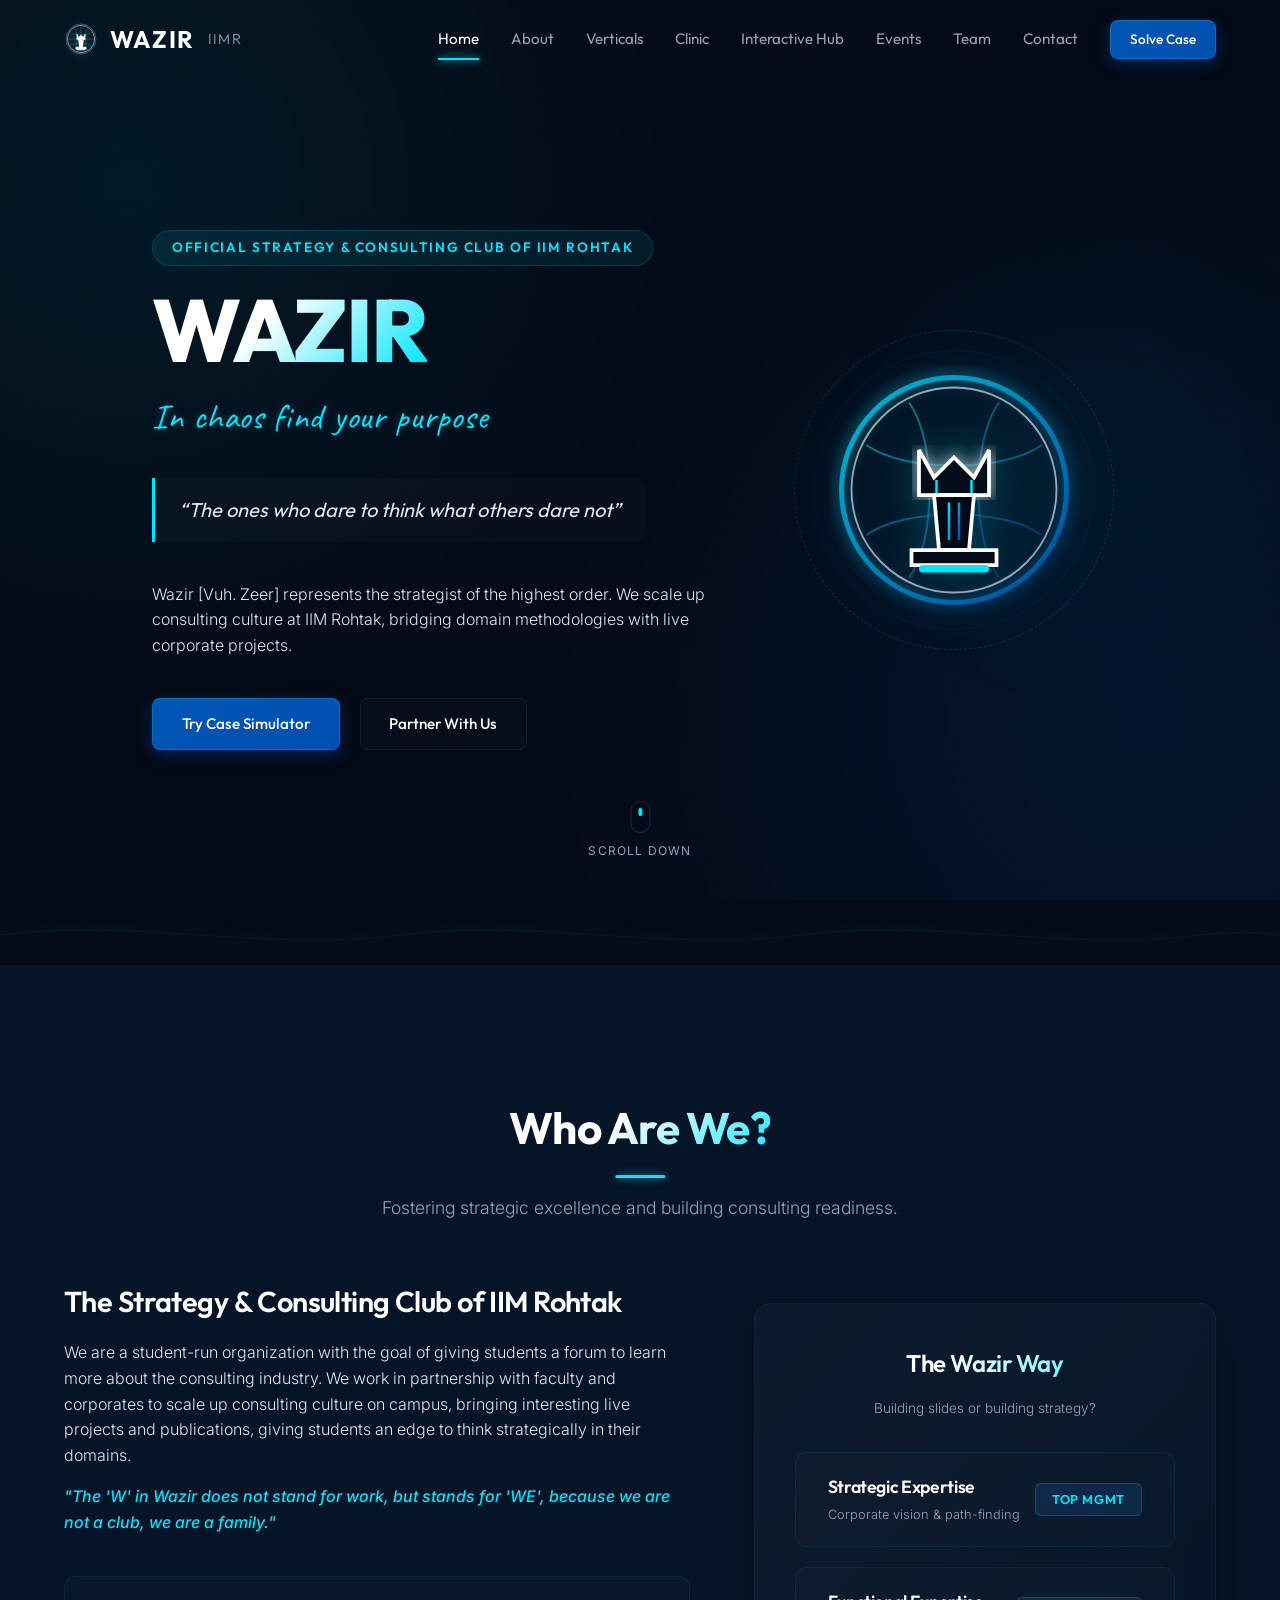
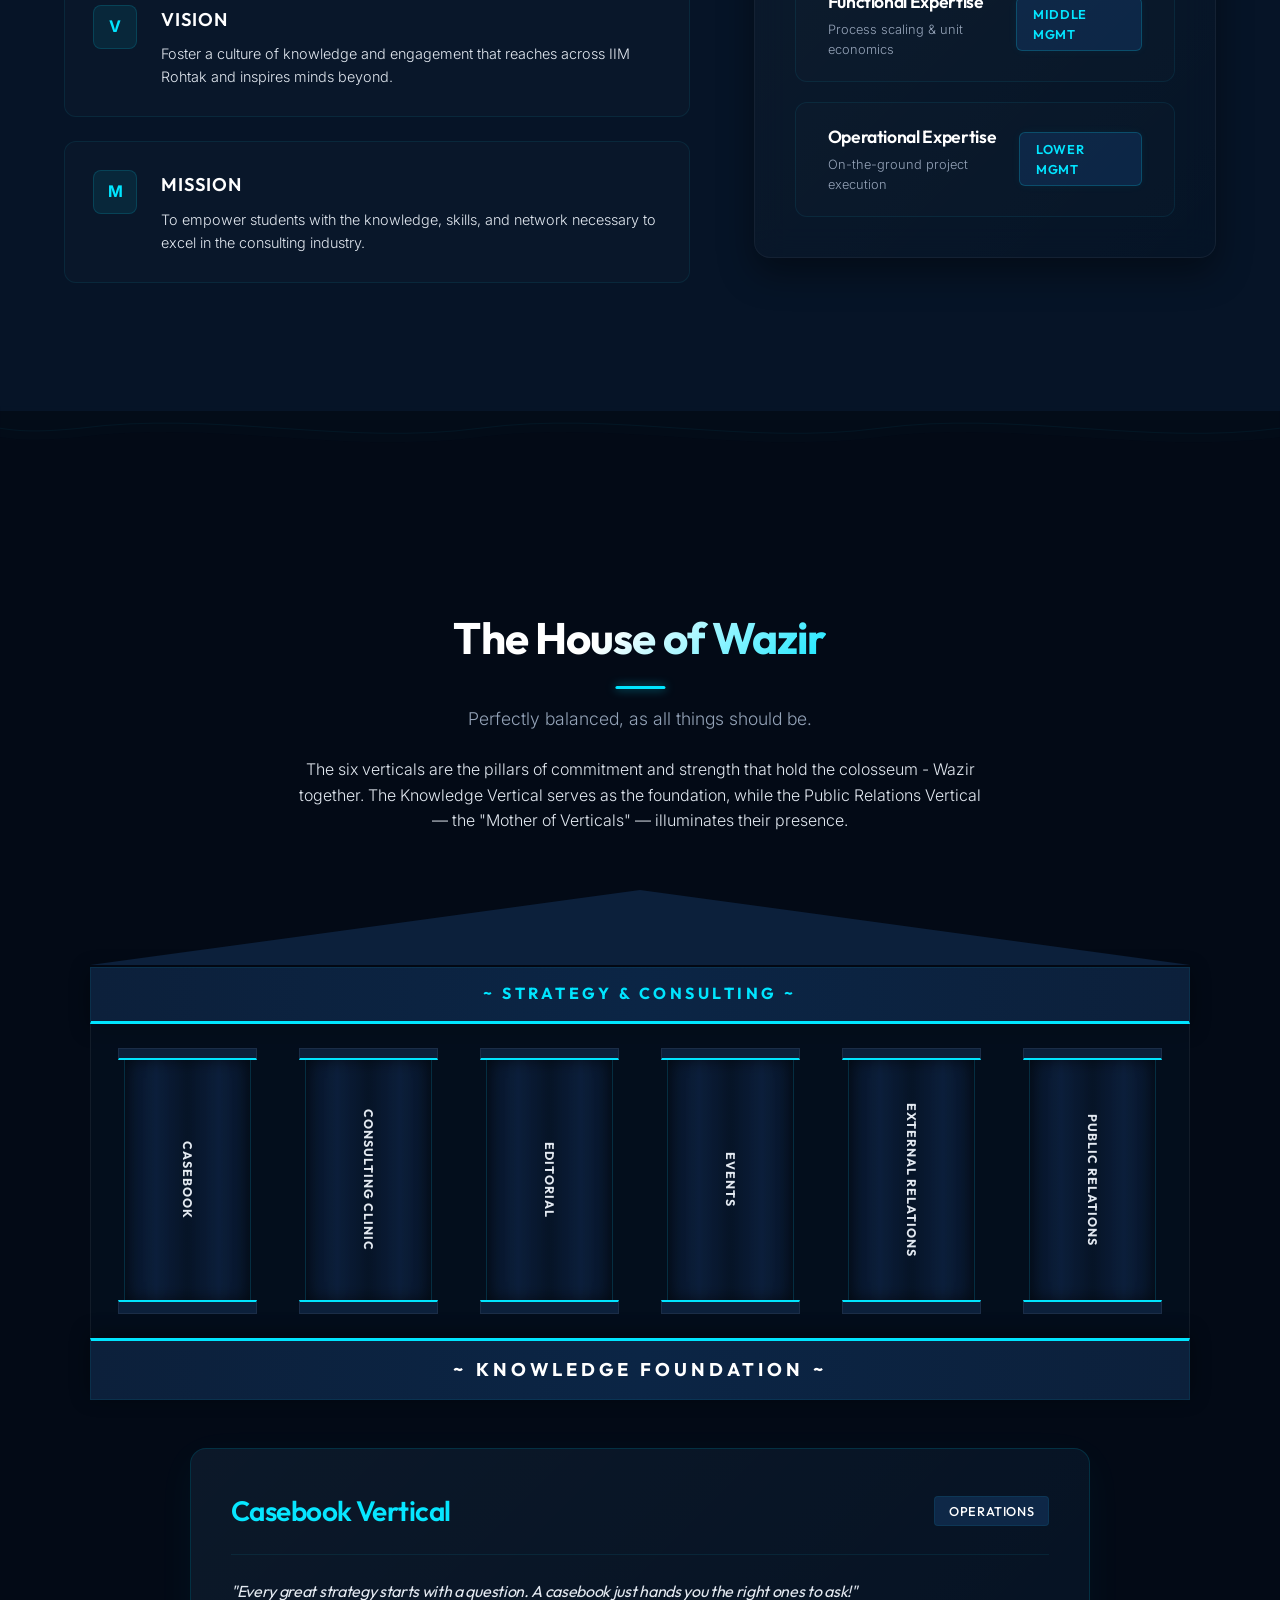
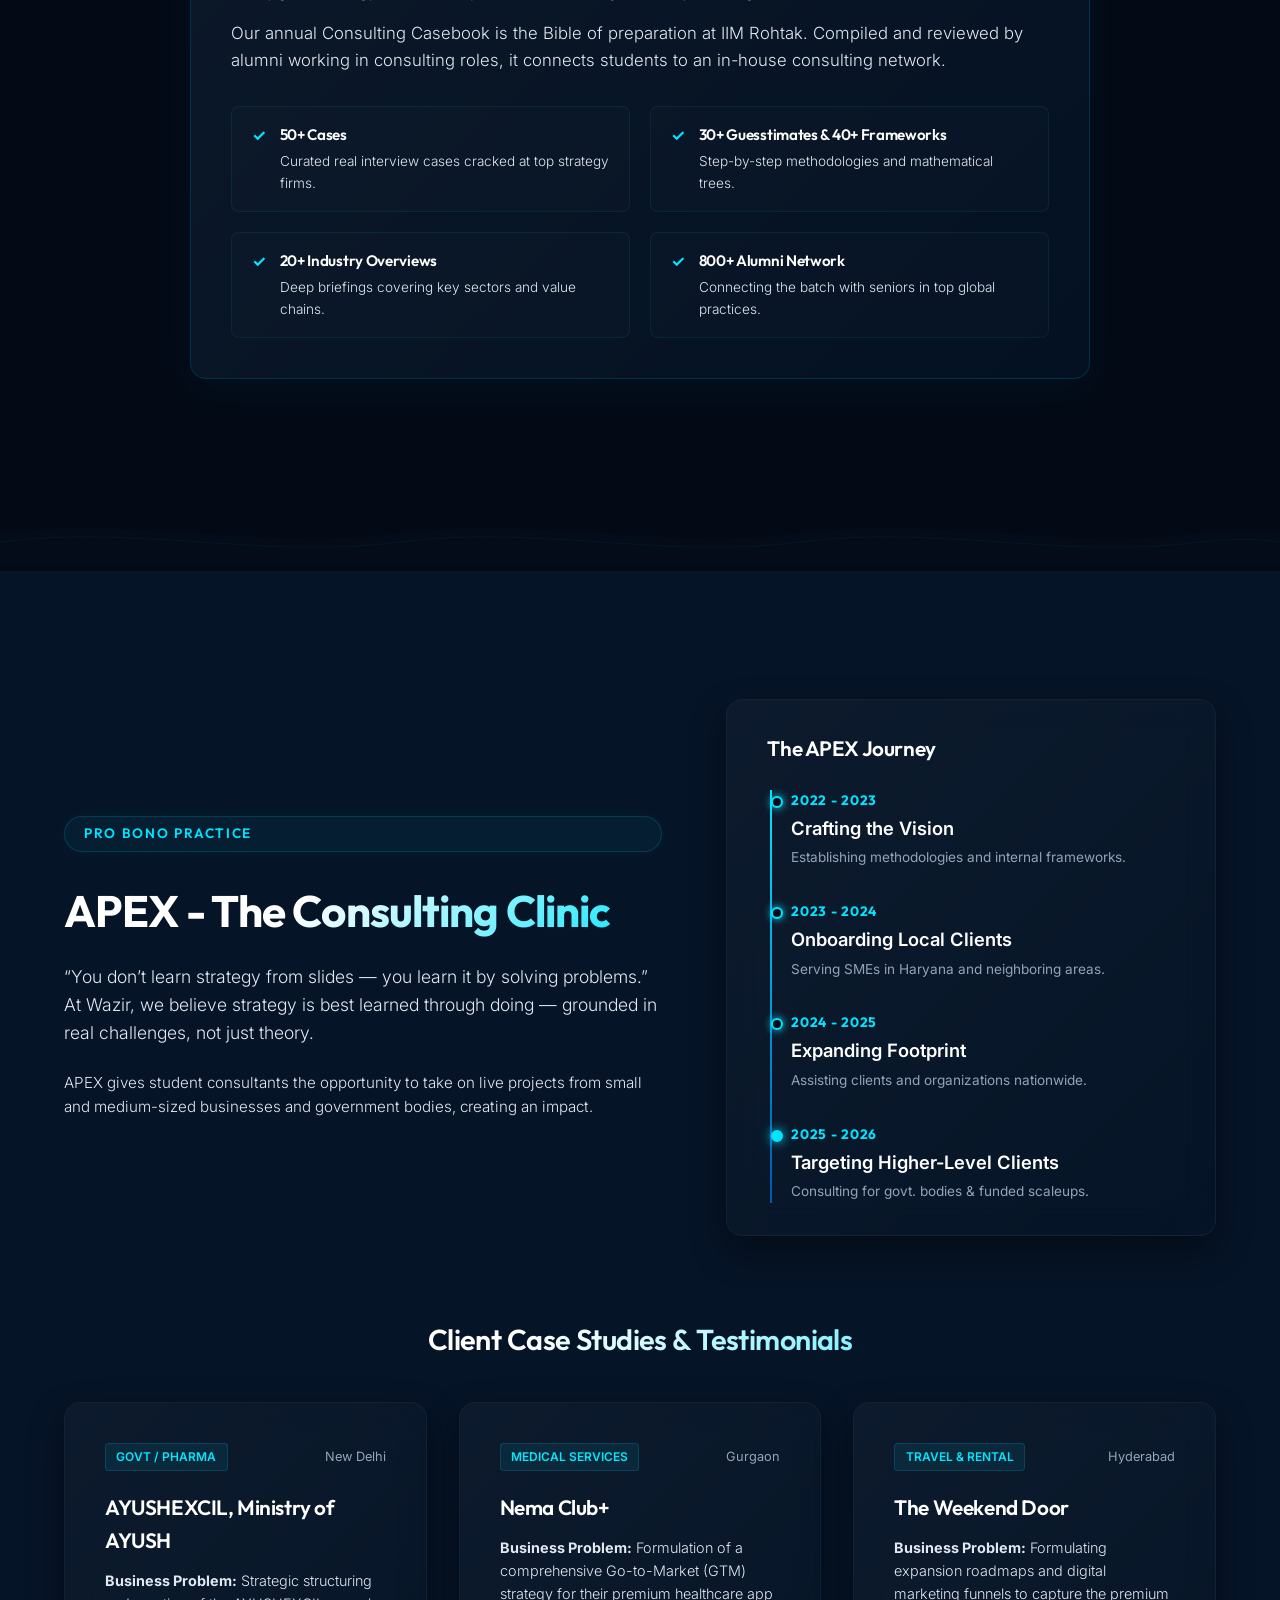
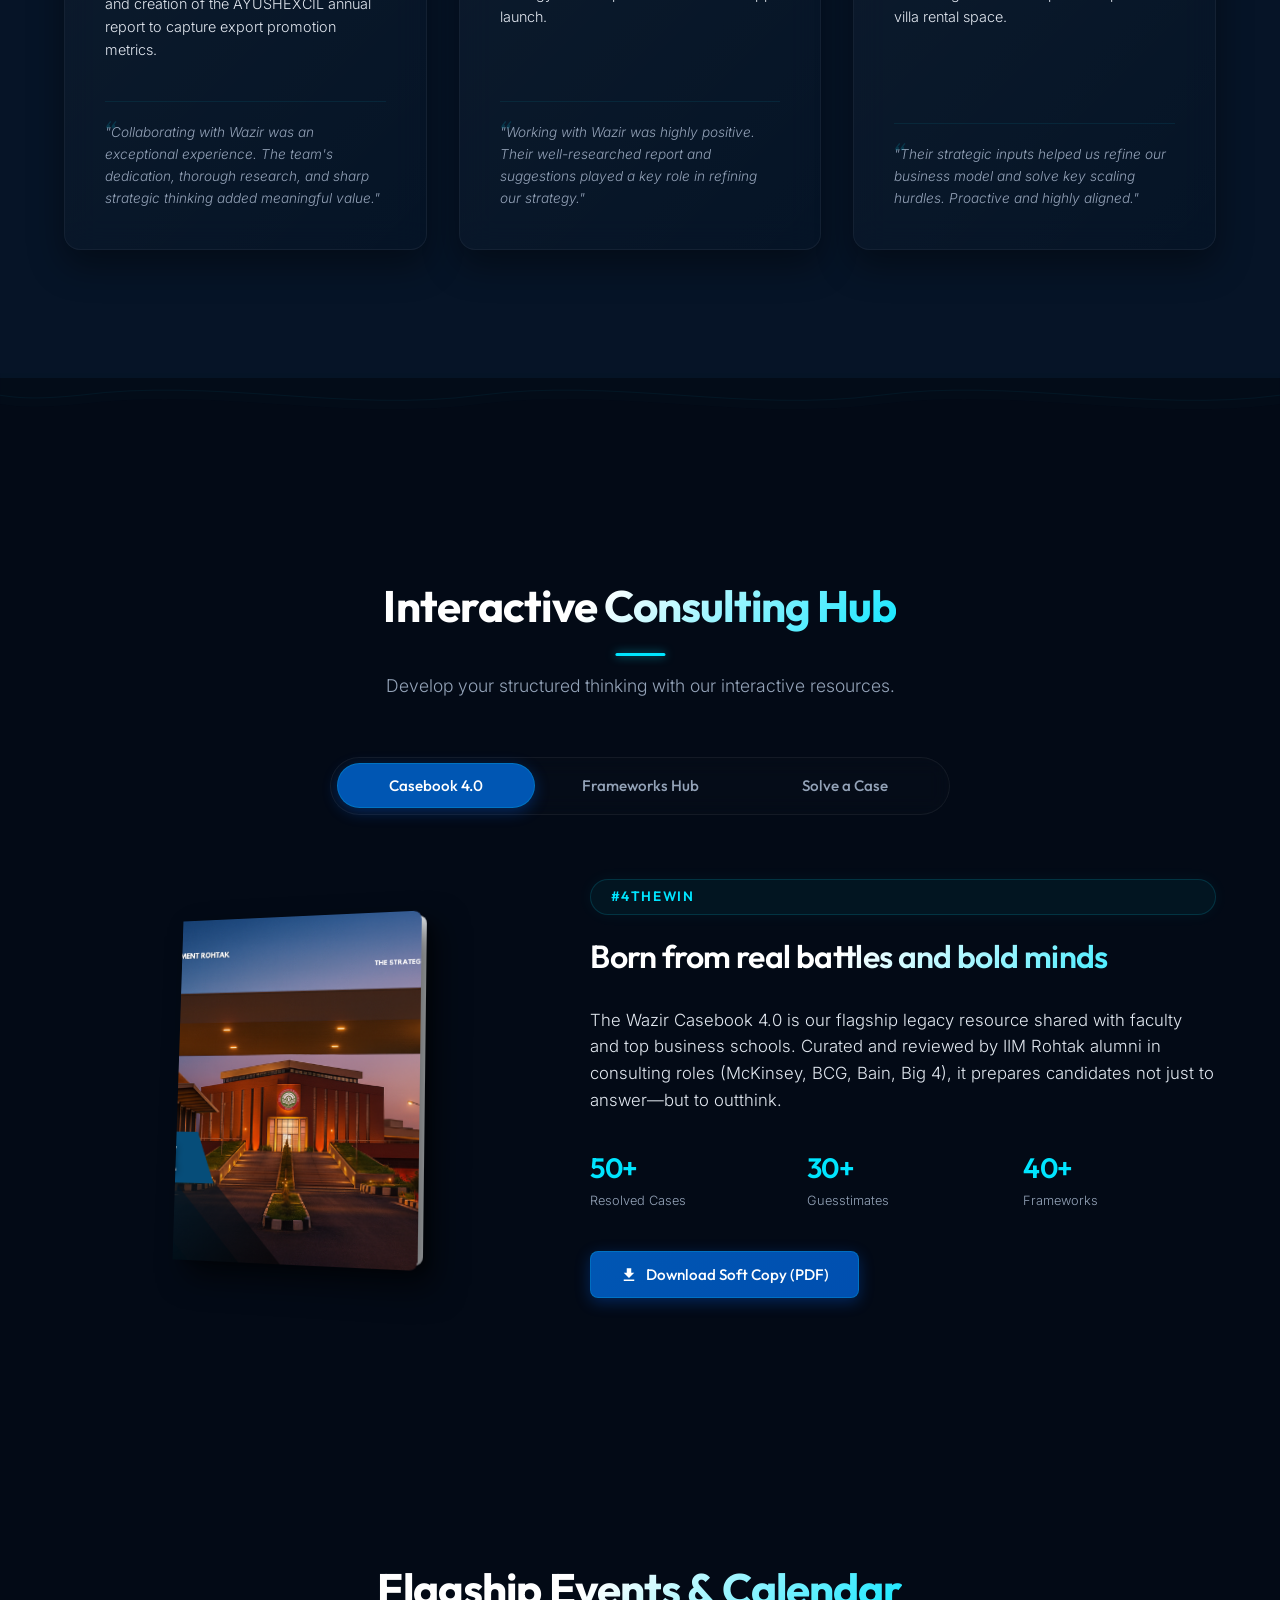
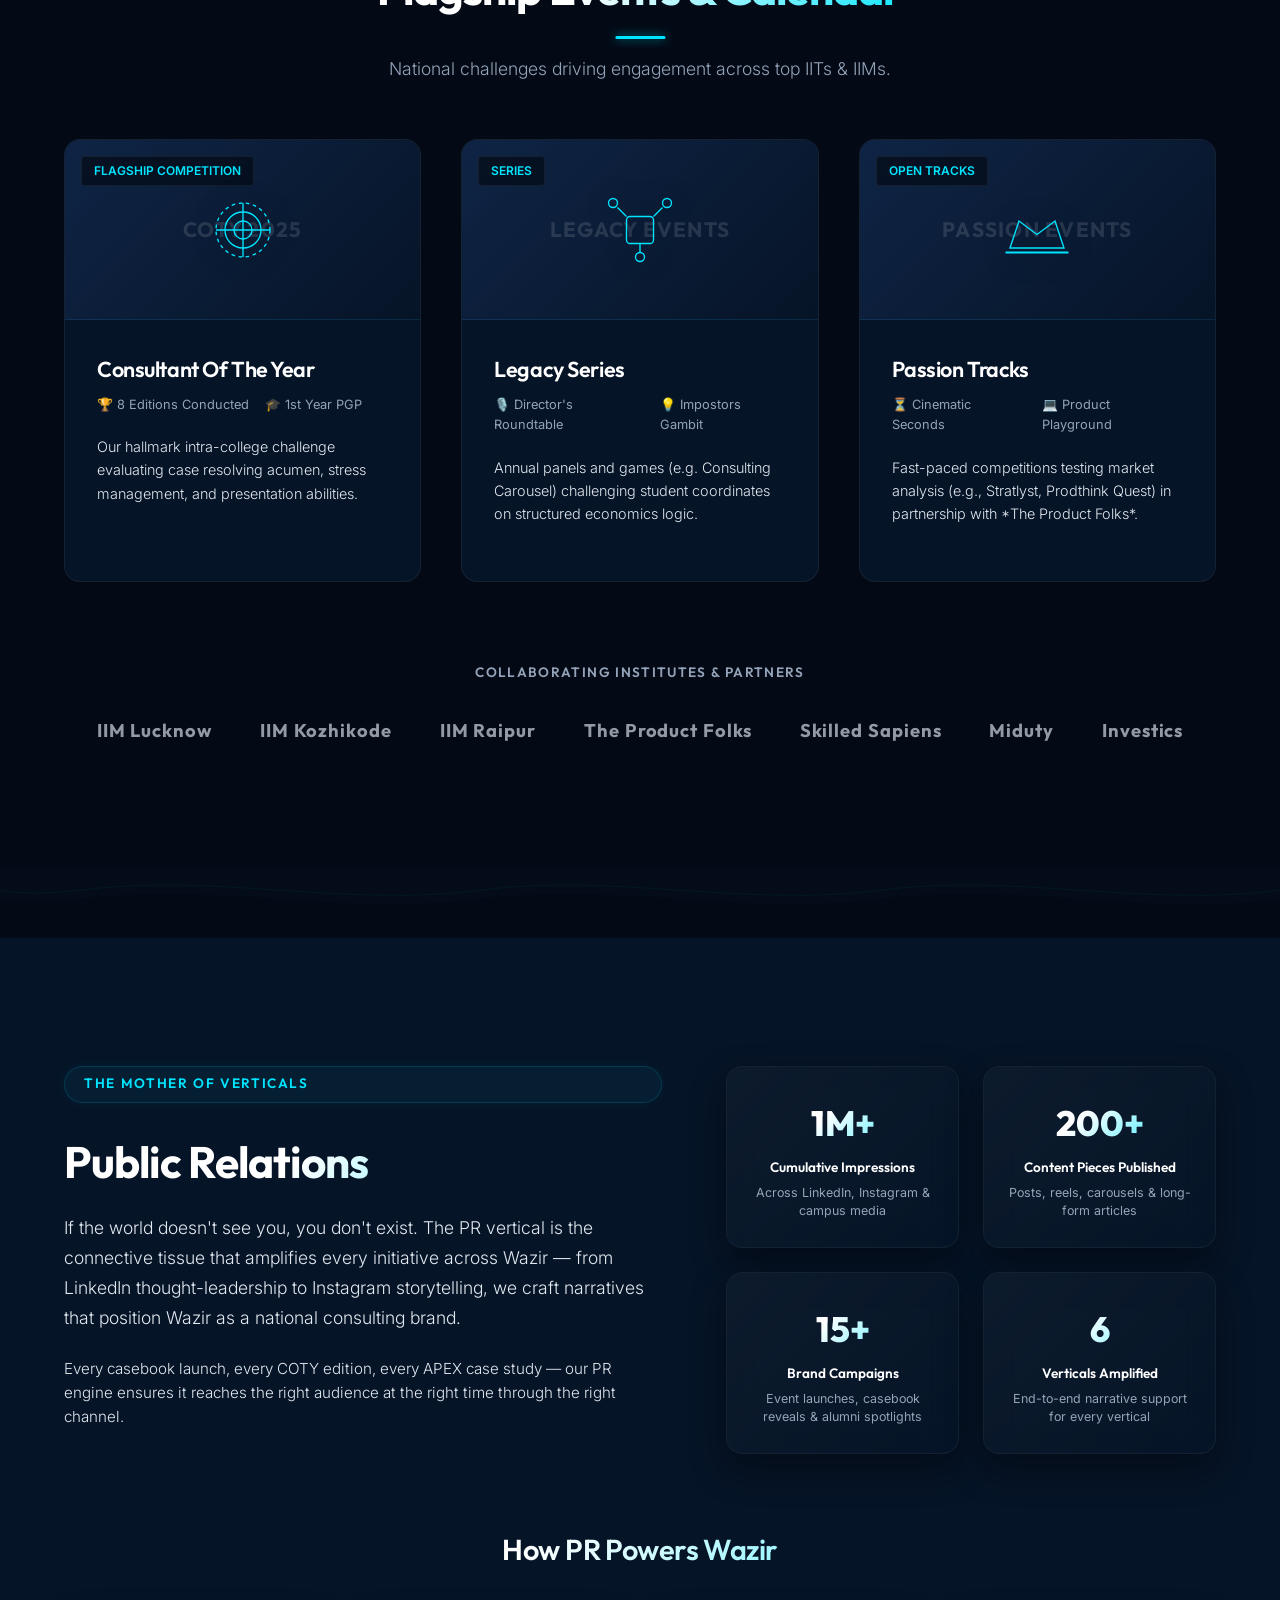
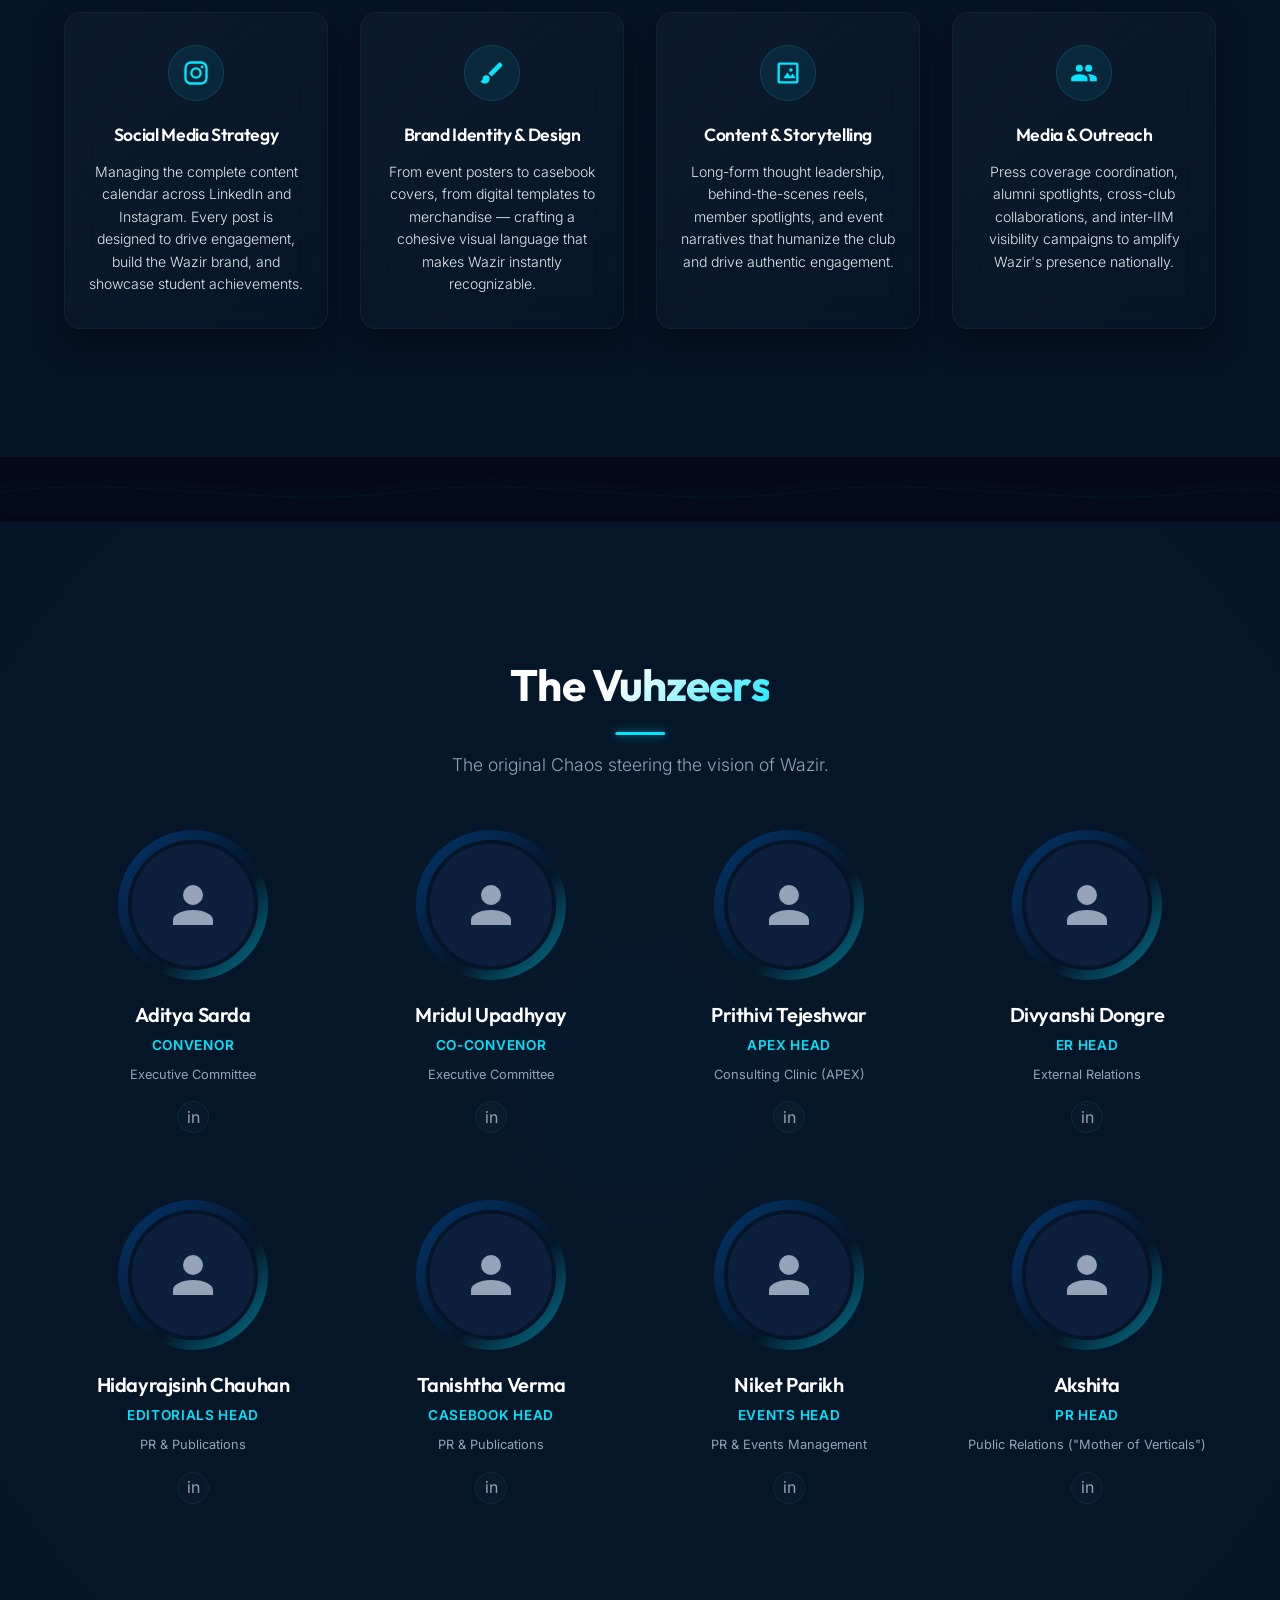
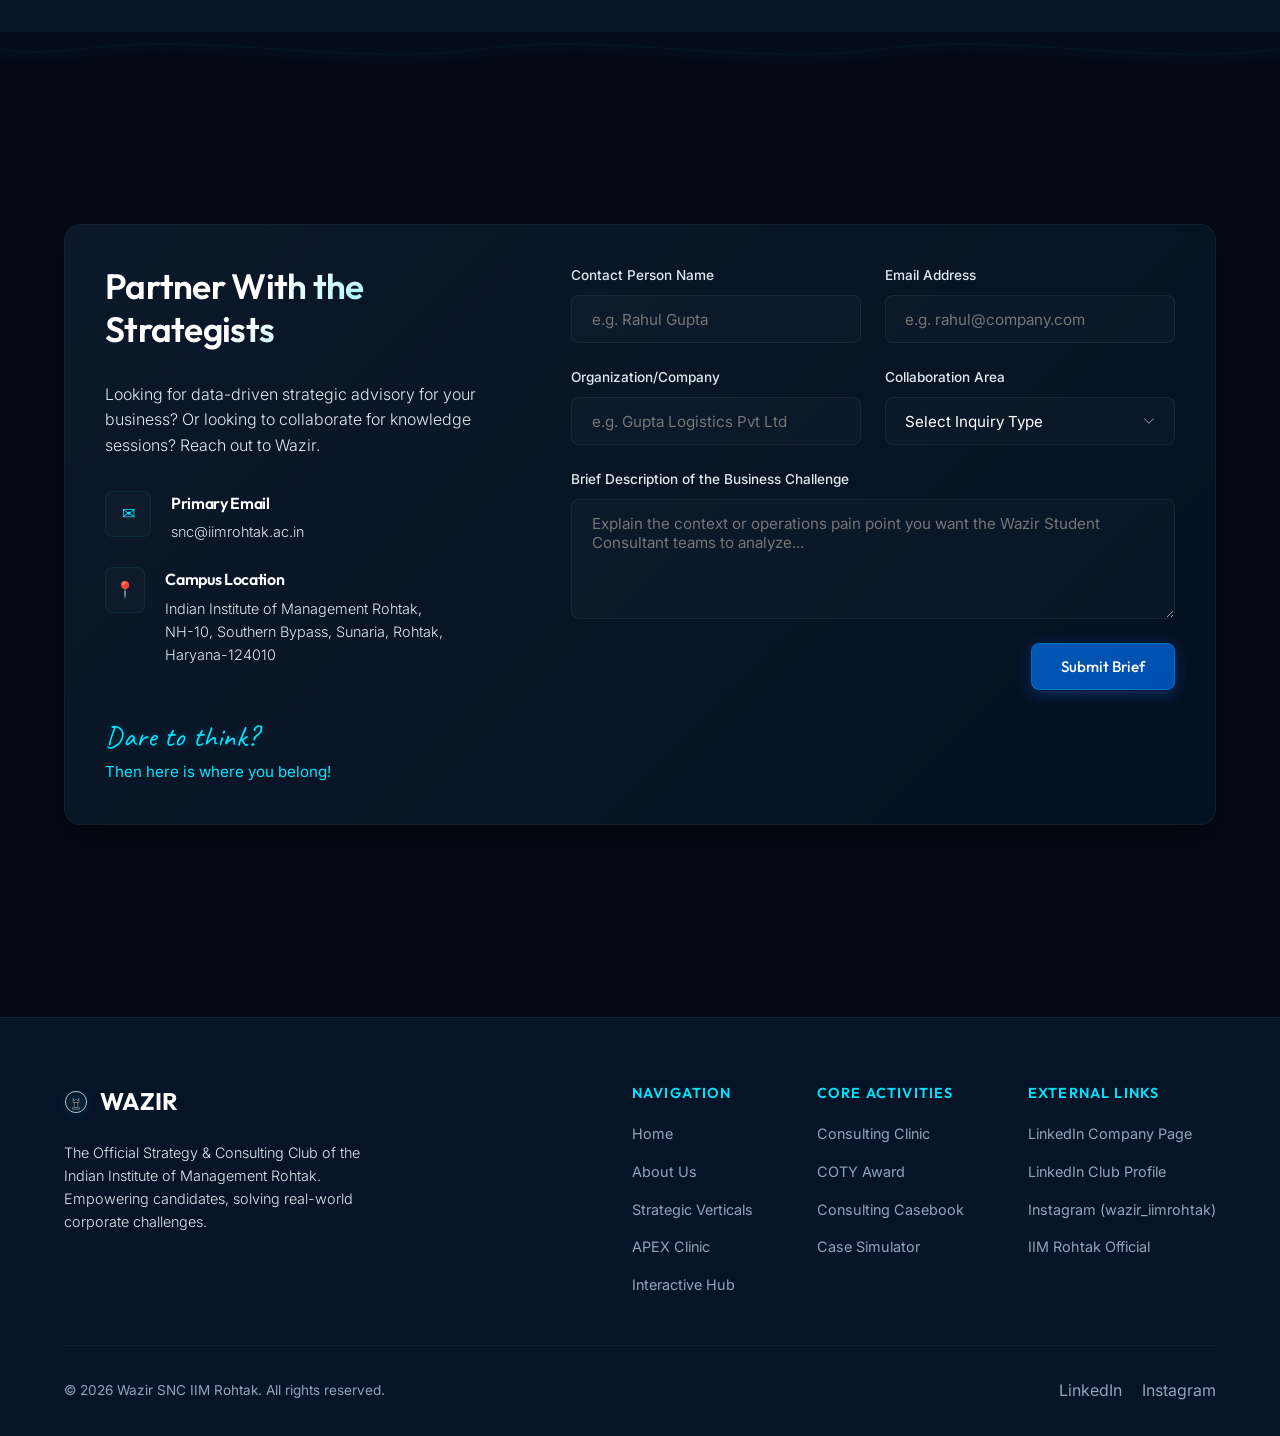
==== commit b33d4c56: "Update simulator, casebook 4.0, contact form, and mobile optimizations" ====
--- a/index.html
+++ b/index.html
@@ -403,7 +403,7 @@
           </div>
           
           <!-- Case 3: The Weekend Door -->
-          <div class="case-study-card glass-card">
+          <div class="case-study-card glass-card mobile-collapsible mobile-hidden">
             <div class="case-study-meta">
               <span class="case-study-tag">Travel & Rental</span>
               <span class="case-study-industry">Hyderabad</span>
@@ -416,6 +416,9 @@
               "Their strategic inputs helped us refine our business model and solve key scaling hurdles. Proactive and highly aligned."
             </p>
           </div>
+        </div>
+        <div class="cases-toggle-row" style="text-align: center; margin-top: 2.5rem; display: none;">
+          <button class="btn btn-secondary" id="toggle-cases-btn" onclick="toggleCases()">Show More Cases</button>
         </div>
       </div>
     </section>
@@ -435,7 +438,7 @@
         <p class="section-subtitle">Develop your structured thinking with our interactive resources.</p>
         
         <div class="hub-tabs">
-          <button class="hub-tab-btn active" onclick="switchHubTab(event, 'tab-casebook')">Casebook 3.0</button>
+          <button class="hub-tab-btn active" onclick="switchHubTab(event, 'tab-casebook')">Casebook 4.0</button>
           <button class="hub-tab-btn" onclick="switchHubTab(event, 'tab-frameworks')">Frameworks Hub</button>
           <button class="hub-tab-btn" onclick="switchHubTab(event, 'tab-simulator')">Solve a Case</button>
         </div>
@@ -446,30 +449,17 @@
             <div class="casebook-mockup">
               <div class="book-container">
                 <div class="book-cover">
-                  <div class="book-tagline">IIM Rohtak</div>
-                  <div>
-                    <div class="book-title">WAZIR</div>
-                    <div class="book-subtitle">Casebook 3.0</div>
-                  </div>
-                  <div class="book-logo">
-                    <svg style="width:18px; height:18px; fill:var(--brand-accent);" viewBox="0 0 100 100">
-                      <circle cx="50" cy="50" r="44" stroke="currentColor" stroke-width="3" fill="none"/>
-                      <path d="M38 35 L43 45 L50 38 L57 45 L62 35 L62 52 L38 52 Z" fill="#ffffff" stroke="currentColor" stroke-width="1"/>
-                      <path d="M43 52 L45 74 L55 74 L57 52 Z" fill="#ffffff" stroke="currentColor" stroke-width="1"/>
-                      <path d="M35 74 H65 V80 H35 Z" fill="#ffffff" stroke="currentColor" stroke-width="1"/>
-                    </svg>
-                    <div class="book-logo-text">Wazir</div>
-                  </div>
+                  <img src="Casebook_Coverpage.png" alt="Wazir Casebook 4.0 Cover" style="width: 100%; height: 100%; object-fit: cover; border-radius: 0 8px 8px 0;">
                 </div>
                 <div class="book-pages"></div>
               </div>
             </div>
             
             <div class="casebook-info">
-              <div class="hero-club-badge" style="background: rgba(0, 229, 255, 0.05); margin-bottom: 1rem;">#THIRDTIME'STHECHARM</div>
+              <div class="hero-club-badge" style="background: rgba(0, 229, 255, 0.05); margin-bottom: 1rem;">#4thewin</div>
               <h3 class="text-gradient">Born from real battles and bold minds</h3>
               <p>
-                The Wazir Casebook is our legacy resource shared with faculty and top business schools. Curated and reviewed by IIM Rohtak alumni in consulting roles (McKinsey, BCG, Bain, Big 4), it prepares candidates not just to answer—but to outthink.
+                The Wazir Casebook 4.0 is our flagship legacy resource shared with faculty and top business schools. Curated and reviewed by IIM Rohtak alumni in consulting roles (McKinsey, BCG, Bain, Big 4), it prepares candidates not just to answer—but to outthink.
               </p>
               
               <div class="casebook-stats">
@@ -584,7 +574,16 @@
         <div class="hub-content-pane" id="tab-simulator">
           <div class="simulator-layout">
             <div class="simulator-box" id="simulator-box">
-              
+              <!-- Case Selector Row -->
+              <div class="case-selector-row" style="margin-bottom: 2.5rem; display: flex; align-items: center; justify-content: space-between; gap: 1rem; flex-wrap: wrap; border-bottom: 1px solid rgba(0, 229, 255, 0.1); padding-bottom: 1.25rem;">
+                <label for="case-select" style="font-family: var(--font-header); font-weight: 600; color: var(--text-primary); font-size: 0.9rem; letter-spacing: 0.05em;">PRACTICE CASE STUDY:</label>
+                <select id="case-select" class="form-select" onchange="changeActiveCase(this.value)" style="width: auto; max-width: 100%; background: var(--bg-secondary); border: 1px solid rgba(0, 229, 255, 0.15); color: var(--text-primary); padding: 0.55rem 2rem 0.55rem 1rem; border-radius: 6px; font-family: var(--font-body); font-size: 0.85rem; cursor: pointer; outline: none; transition: border-color 0.3s ease;">
+                  <option value="ev_charging">Case 1: Guesstimate (EV Charging Stations in Mumbai)</option>
+                  <option value="q_commerce">Case 2: Profitability (Q-Commerce Dark Store)</option>
+                  <option value="ev_battery">Case 3: Market Entry (EV Cell Production)</option>
+                </select>
+              </div>
+
               <!-- Progress Steps -->
               <div class="simulator-steps">
                 <div class="sim-step-indicator active" id="sim-step-1-indicator">
@@ -606,112 +605,14 @@
               </div>
               
               <!-- Challenge Prompt -->
-              <div class="simulator-prompt-box">
-                <h4>Guesstimate Challenge</h4>
-                <p>"Estimate the annual market size of Electric Vehicle (EV) charging stations in Mumbai."</p>
+              <div class="simulator-prompt-box" id="sim-prompt-box">
+                <!-- Injected dynamically -->
               </div>
               
-              <!-- Step 1 Pane: Clarification -->
-              <div class="sim-step-content active" id="sim-step-1">
-                <h3 class="sim-question-title text-gradient">Step 1: Clarifying the Scope</h3>
-                <p style="margin-bottom: 1.5rem; font-size: 0.95rem;">Before jumping into numbers, you must align scope with the interviewer. Which question is critical to scope this guesstimate properly?</p>
-                
-                <div class="sim-choices-grid">
-                  <button class="sim-choice-btn" onclick="selectChoice(this, 1, 'incorrect', 'While interesting, commercial charging station infrastructure is driven by business/public deployment, not specifically charging standards details.')">
-                    <div class="choice-marker">A</div>
-                    <span>Should we consider AC slow chargers vs DC fast chargers?</span>
-                  </button>
-                  <button class="sim-choice-btn" onclick="selectChoice(this, 1, 'correct', 'Excellent! Knowing whether we target private residential chargers, public commercial hubs, or fleet depots is critical for structuring the demand model.')">
-                    <div class="choice-marker">B</div>
-                    <span>Are we estimating public commercial charging stations, or does this include private home chargers?</span>
-                  </button>
-                  <button class="sim-choice-btn" onclick="selectChoice(this, 1, 'incorrect', 'The model of EV cars (Tesla vs local brands) doesn\'t change the core infrastructure math for counting charging stations.')">
-                    <div class="choice-marker">C</div>
-                    <span>Should we limit the estimate to specific brands of EV cars operating in Mumbai?</span>
-                  </button>
-                </div>
-                <div class="sim-feedback-box" id="sim-feedback-1"></div>
-              </div>
-              
-              <!-- Step 2 Pane: Structuring -->
-              <div class="sim-step-content" id="sim-step-2">
-                <h3 class="sim-question-title text-gradient">Step 2: Choosing Your Approach</h3>
-                <p style="margin-bottom: 1.5rem; font-size: 0.95rem;">Now choose the optimal formula tree to model the total number of public charging stations in Mumbai.</p>
-                
-                <div class="sim-choices-grid">
-                  <button class="sim-choice-btn" onclick="selectChoice(this, 2, 'incorrect', 'This does not account for the frequency of usage or utilization factors of individual charging stations, which dictates how many are needed.')">
-                    <div class="choice-marker">A</div>
-                    <span>Total Mumbai Vehicles × EV Penetration Rate × Average cost of electricity.</span>
-                  </button>
-                  <button class="sim-choice-btn" onclick="selectChoice(this, 2, 'correct', 'Correct! Structuring via supply capacity and vehicle charging demand is the standard MECE approach for fleet capacity planning.')">
-                    <div class="choice-marker">B</div>
-                    <span>(Total EVs in Mumbai × Avg Charges needed/week) ÷ (Avg Capacity of a Station charges/week).</span>
-                  </button>
-                  <button class="sim-choice-btn" onclick="selectChoice(this, 2, 'incorrect', 'This focuses strictly on land footprint rather than transport/vehicle demand, which is harder to estimate accurately.')">
-                    <div class="choice-marker">C</div>
-                    <span>Total Mumbai Area ÷ Average grid layout capacity per square kilometer.</span>
-                  </button>
-                </div>
-                <div class="sim-feedback-box" id="sim-feedback-2"></div>
-              </div>
-              
-              <!-- Step 3 Pane: Calculations -->
-              <div class="sim-step-content" id="sim-step-3">
-                <h3 class="sim-question-title text-gradient">Step 3: Quantifying the Drivers</h3>
-                <p style="margin-bottom: 1.5rem; font-size: 0.95rem;">Fill in the structured assumptions below. We've pre-filled some standard base assumptions. Complete the calculation.</p>
-                
-                <div class="sim-calculator-container">
-                  <div class="calc-workspace">
-                    <div class="calc-title">Assumptions & Variables</div>
-                    <div class="calc-inputs-grid">
-                      <div class="calc-input-group">
-                        <label>1. Estimated Total EV Vehicles in Mumbai</label>
-                        <input type="number" id="calc-evs" class="calc-input-field" value="60000" readonly>
-                      </div>
-                      <div class="calc-input-group">
-                        <label>2. Average Charges required per EV per week</label>
-                        <input type="number" id="calc-freq" class="calc-input-field" value="2">
-                      </div>
-                      <div class="calc-input-group">
-                        <label>3. Max weekly charge capacity per Station</label>
-                        <input type="number" id="calc-capacity" class="calc-input-field" value="80">
-                      </div>
-                    </div>
-                  </div>
-                  
-                  <div class="calc-workspace">
-                    <div class="calc-title">Formula Output</div>
-                    <div class="calc-formula-display">
-                      Stations = (EVs × Freq) / Capacity
-                    </div>
-                    <div class="calc-inputs-grid">
-                      <div class="calc-input-group">
-                        <label>Enter your calculated Stations</label>
-                        <input type="number" id="calc-result" class="calc-input-field" placeholder="Calculate & Enter">
-                      </div>
-                      <p style="font-size: 0.8rem;" id="calc-hint-msg">Hint: Multiply EV count by charge frequency, then divide by weekly station capacity.</p>
-                    </div>
-                  </div>
-                </div>
-                <div class="sim-feedback-box" id="sim-feedback-3"></div>
-              </div>
-              
-              <!-- Step 4 Pane: Summary / Review -->
-              <div class="sim-step-content" id="sim-step-4">
-                <div class="sim-success-content">
-                  <div class="success-badge-icon">✓</div>
-                  <h3>Guesstimate Cracked!</h3>
-                  <p>You have demonstrated structured consulting logic. Here is your evaluation report:</p>
-                  
-                  <div class="sim-score-summary">
-                    <div class="sim-score-num" id="sim-final-score">100%</div>
-                    <div class="sim-score-lbl">Logical Alignment Score</div>
-                  </div>
-                  
-                  <p style="font-size: 0.95rem; max-width: 550px; margin: 0 auto 2.5rem;">
-                    <strong>Executive Summary:</strong> Mumbai's public charging network requires roughly <strong>1,500 active stations</strong> to support a private EV fleet of 60,000, assuming a utilization rate of ~50% (approx 80 charges per week per station base capacity).
-                  </p>
-                </div>
+              <!-- Dynamic Step Content Pane -->
+              <div id="sim-dynamic-pane">
+                <!-- Injected dynamically -->
+              </div>             </div>
               </div>
               
               <!-- Actions -->
@@ -985,7 +886,7 @@
           </div>
           
           <!-- Editorials Head -->
-          <div class="team-card" style="margin-top: 2rem;">
+          <div class="team-card mobile-collapsible mobile-hidden" style="margin-top: 2rem;">
             <div class="team-avatar-container">
               <div class="team-avatar">
                 <svg viewBox="0 0 24 24"><path d="M12,4A4,4 0 0,1 16,8A4,4 0 0,1 12,12A4,4 0 0,1 8,8A4,4 0 0,1 12,4M12,14C16.42,14 20,15.79 20,18V20H4V18C4,15.79 7.58,14 12,14Z"/></svg>
@@ -1000,7 +901,7 @@
           </div>
           
           <!-- Casebook Head -->
-          <div class="team-card" style="margin-top: 2rem;">
+          <div class="team-card mobile-collapsible mobile-hidden" style="margin-top: 2rem;">
             <div class="team-avatar-container">
               <div class="team-avatar">
                 <svg viewBox="0 0 24 24"><path d="M12,4A4,4 0 0,1 16,8A4,4 0 0,1 12,12A4,4 0 0,1 8,8A4,4 0 0,1 12,4M12,14C16.42,14 20,15.79 20,18V20H4V18C4,15.79 7.58,14 12,14Z"/></svg>
@@ -1015,7 +916,7 @@
           </div>
           
           <!-- Events Head -->
-          <div class="team-card" style="margin-top: 2rem;">
+          <div class="team-card mobile-collapsible mobile-hidden" style="margin-top: 2rem;">
             <div class="team-avatar-container">
               <div class="team-avatar">
                 <svg viewBox="0 0 24 24"><path d="M12,4A4,4 0 0,1 16,8A4,4 0 0,1 12,12A4,4 0 0,1 8,8A4,4 0 0,1 12,4M12,14C16.42,14 20,15.79 20,18V20H4V18C4,15.79 7.58,14 12,14Z"/></svg>
@@ -1030,7 +931,7 @@
           </div>
           
           <!-- Public Relations Head -->
-          <div class="team-card" style="margin-top: 2rem;">
+          <div class="team-card mobile-collapsible mobile-hidden" style="margin-top: 2rem;">
             <div class="team-avatar-container">
               <div class="team-avatar">
                 <svg viewBox="0 0 24 24"><path d="M12,4A4,4 0 0,1 16,8A4,4 0 0,1 12,12A4,4 0 0,1 8,8A4,4 0 0,1 12,4M12,14C16.42,14 20,15.79 20,18V20H4V18C4,15.79 7.58,14 12,14Z"/></svg>
@@ -1043,6 +944,9 @@
               <a href="https://www.linkedin.com/in/strategy-n-consulting/" class="team-social-link" target="_blank">in</a>
             </div>
           </div>
+        </div>
+        <div class="team-toggle-row" style="text-align: center; margin-top: 3.5rem; display: none;">
+          <button class="btn btn-secondary" id="toggle-team-btn" onclick="toggleTeam()">Show Full Team</button>
         </div>
       </div>
     </section>
@@ -1094,19 +998,19 @@
               <div class="form-grid">
                 <div class="form-group">
                   <label for="form-name">Contact Person Name</label>
-                  <input type="text" id="form-name" class="form-input" placeholder="e.g. Rahul Gupta" required>
+                  <input type="text" id="form-name" name="name" class="form-input" placeholder="e.g. Rahul Gupta" required>
                 </div>
                 <div class="form-group">
                   <label for="form-email">Email Address</label>
-                  <input type="email" id="form-email" class="form-input" placeholder="e.g. rahul@company.com" required>
+                  <input type="email" id="form-email" name="email" class="form-input" placeholder="e.g. rahul@company.com" required>
                 </div>
                 <div class="form-group">
                   <label for="form-org">Organization/Company</label>
-                  <input type="text" id="form-org" class="form-input" placeholder="e.g. Gupta Logistics Pvt Ltd" required>
+                  <input type="text" id="form-org" name="organization" class="form-input" placeholder="e.g. Gupta Logistics Pvt Ltd" required>
                 </div>
                 <div class="form-group">
                   <label for="form-reason">Collaboration Area</label>
-                  <select id="form-reason" class="form-select" required>
+                  <select id="form-reason" name="inquiry_type" class="form-select" required>
                     <option value="" disabled selected>Select Inquiry Type</option>
                     <option value="clinic">Pro-bono Project (Consulting Clinic)</option>
                     <option value="knowledge">Knowledge/Guest Session Coordination</option>
@@ -1116,7 +1020,7 @@
                 </div>
                 <div class="form-group form-group-full">
                   <label for="form-message">Brief Description of the Business Challenge</label>
-                  <textarea id="form-message" class="form-textarea" placeholder="Explain the context or operations pain point you want the Wazir Student Consultant teams to analyze..." required></textarea>
+                  <textarea id="form-message" name="message" class="form-textarea" placeholder="Explain the context or operations pain point you want the Wazir Student Consultant teams to analyze..." required></textarea>
                 </div>
               </div>
               <div class="form-submit-row">
--- a/styles.css
+++ b/styles.css
@@ -405,9 +405,7 @@
     z-index: 1002; /* ensure on top */
   }
 
-  .scroll-indicator {
-    display: none; /* hide on mobile */
-  }
+
 
   .apex-headline-row {
     display: flex;
@@ -451,9 +449,7 @@
     padding: 0.5rem 0;
   }
 
-  .scroll-indicator {
-    z-index: 1;
-  }
+
 
 .cases-grid {
     grid-template-columns: 1fr;
@@ -1281,16 +1277,10 @@
   left: 0;
   width: 100%;
   height: 100%;
-  background: linear-gradient(135deg, var(--bg-secondary) 0%, var(--brand-blue) 100%);
-  border: 1px solid rgba(0, 229, 255, 0.2);
-  border-left: 8px solid var(--brand-accent);
   border-radius: 0 8px 8px 0;
   box-shadow: 15px 15px 30px rgba(0, 0, 0, 0.6);
-  display: flex;
-  flex-direction: column;
-  justify-content: space-between;
-  padding: 2.2rem 1.5rem;
   z-index: 10;
+  overflow: hidden;
 }
 
 .book-tagline {
@@ -2502,6 +2492,9 @@
 @media (max-width: 768px) {
   .container {
     padding: 0 1.25rem;
+  }
+  .scroll-indicator {
+    display: none !important;
   }
   .nav {
     position: absolute;
@@ -2639,6 +2632,25 @@
     grid-template-columns: repeat(2, 1fr);
     gap: 1.5rem;
   }
+  
+  /* Mobile Collapsible Sections to reduce height */
+  .cases-toggle-row, .team-toggle-row {
+    display: block !important;
+  }
+  .case-study-card.mobile-hidden, .team-card.mobile-hidden {
+    display: none !important;
+  }
+
+  /* Section padding and typography height reductions */
+  section, .pr-showcase, .apex-clinic-showcase, .hub, .events, .team, .contact {
+    padding: 4rem 0 !important;
+  }
+  .section-title {
+    margin-bottom: 0.75rem !important;
+  }
+  .section-subtitle {
+    margin-bottom: 2rem !important;
+  }
 }
 
 /* Additional Mobile Enhancements */
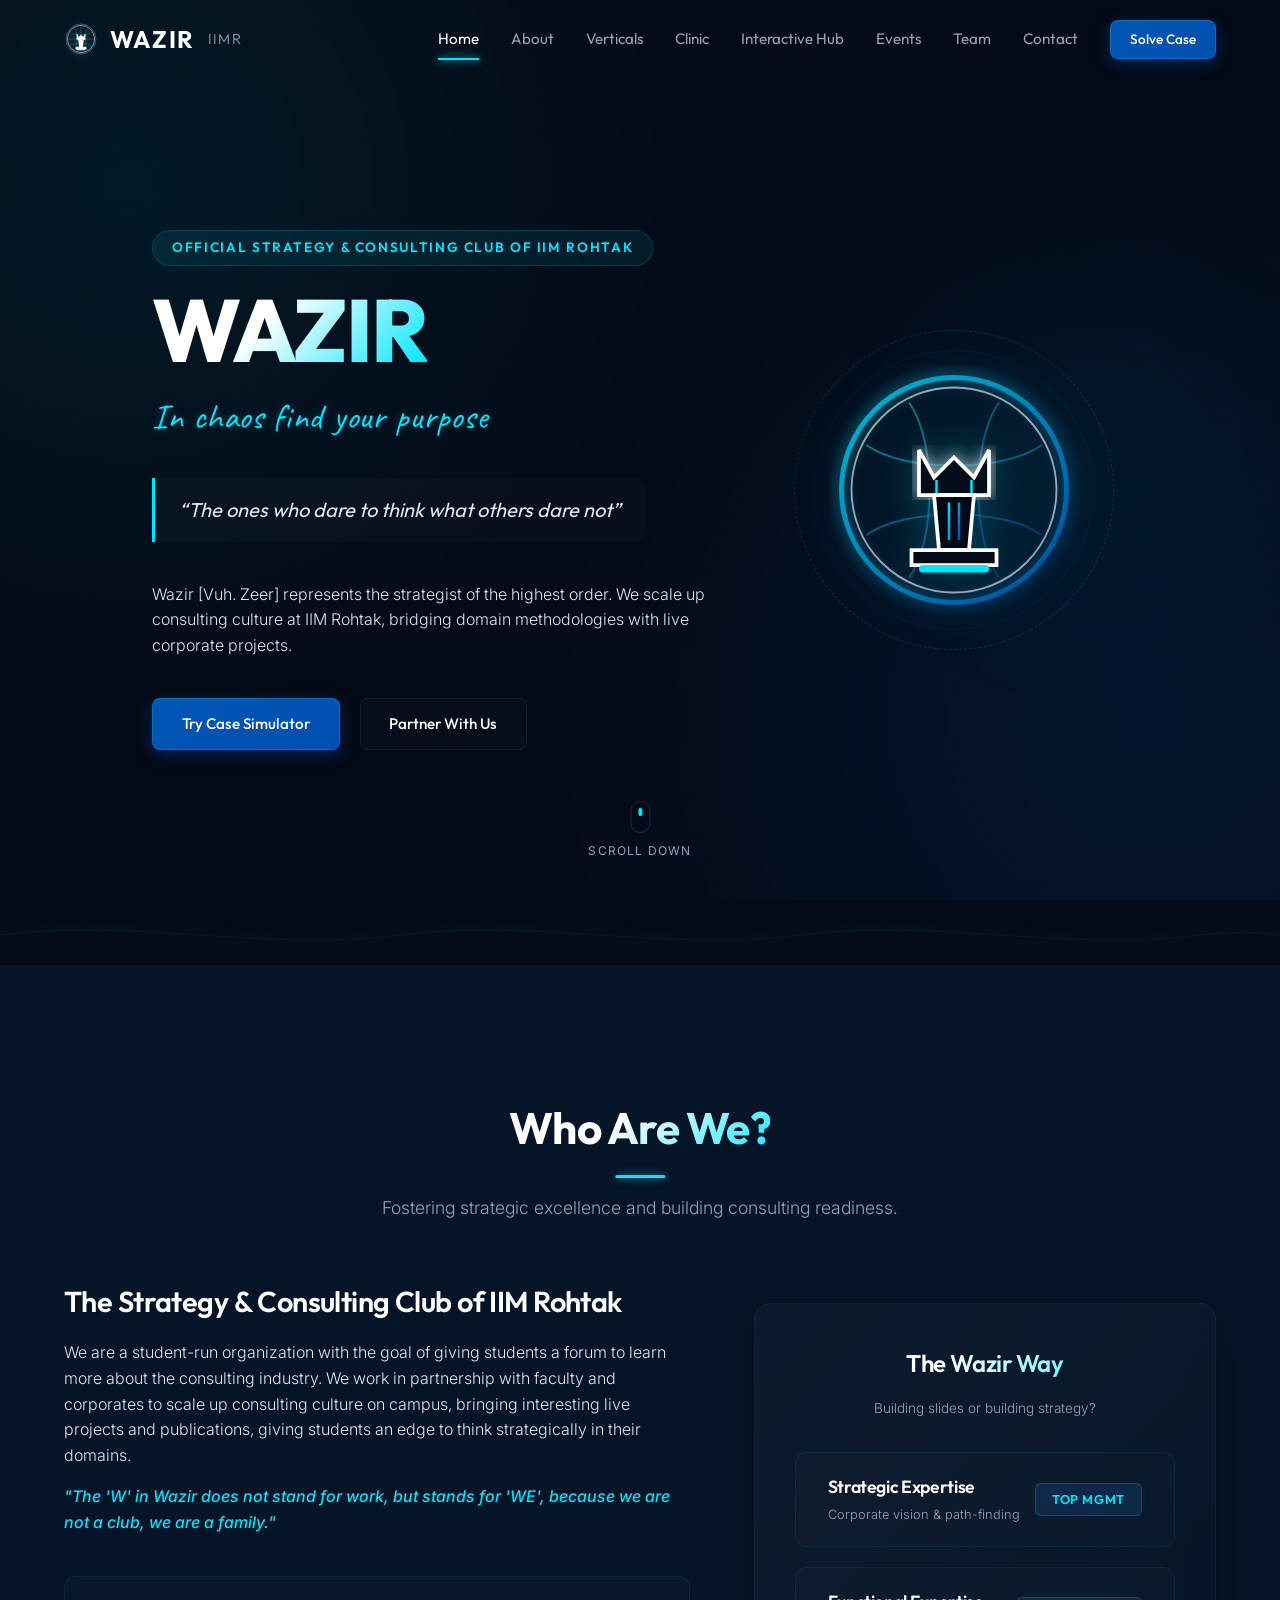
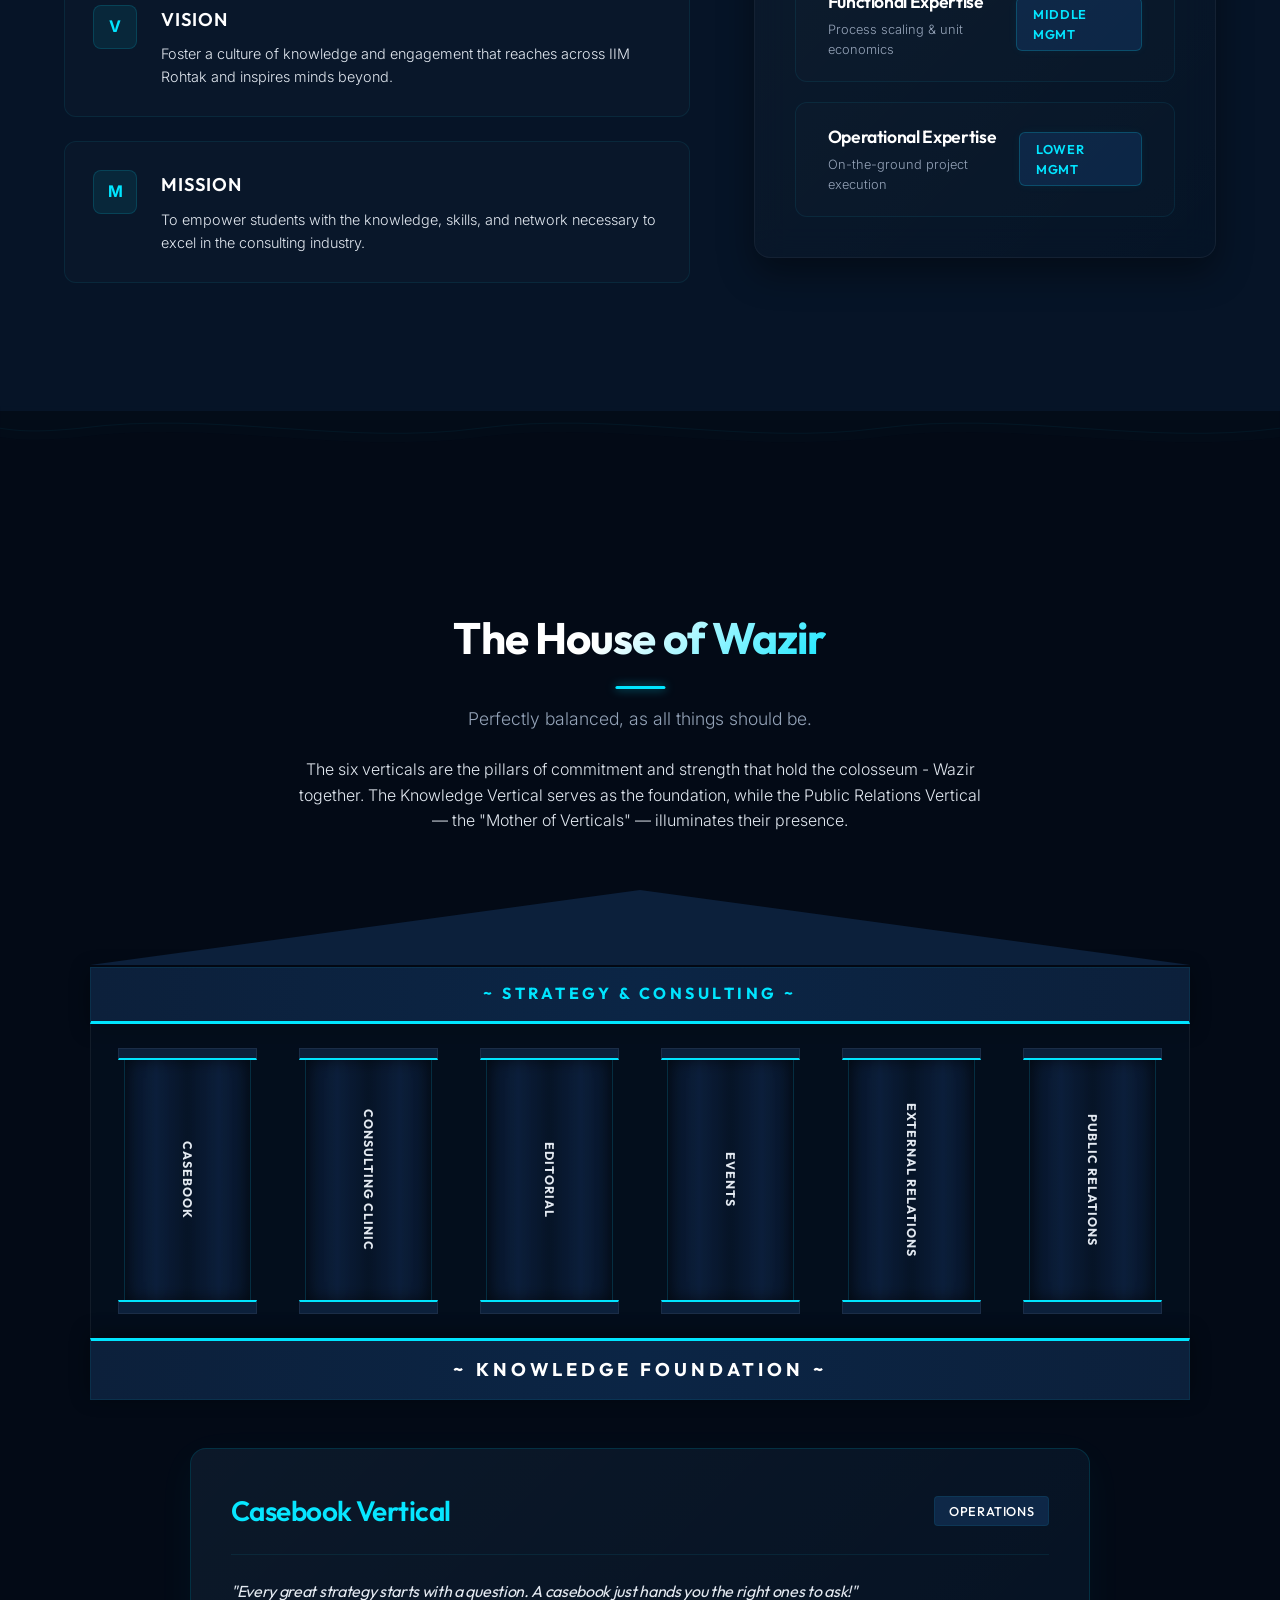
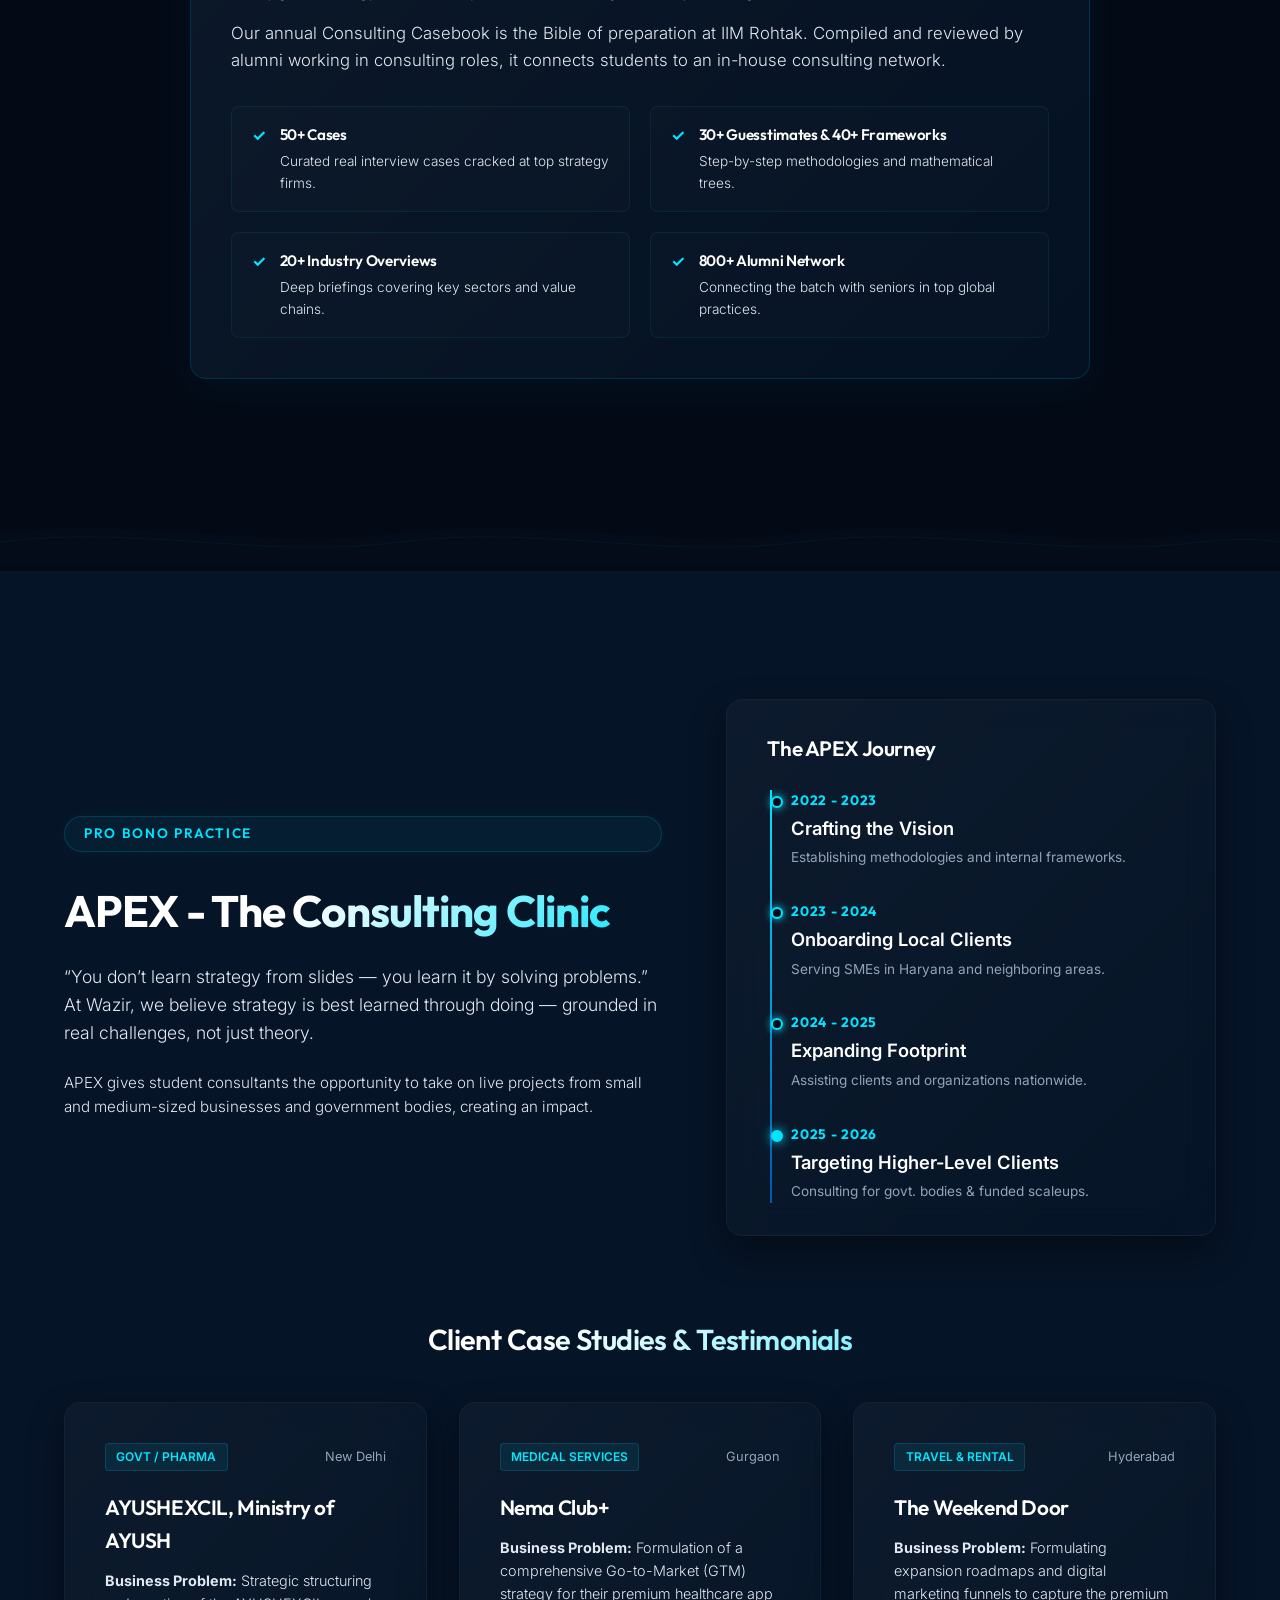
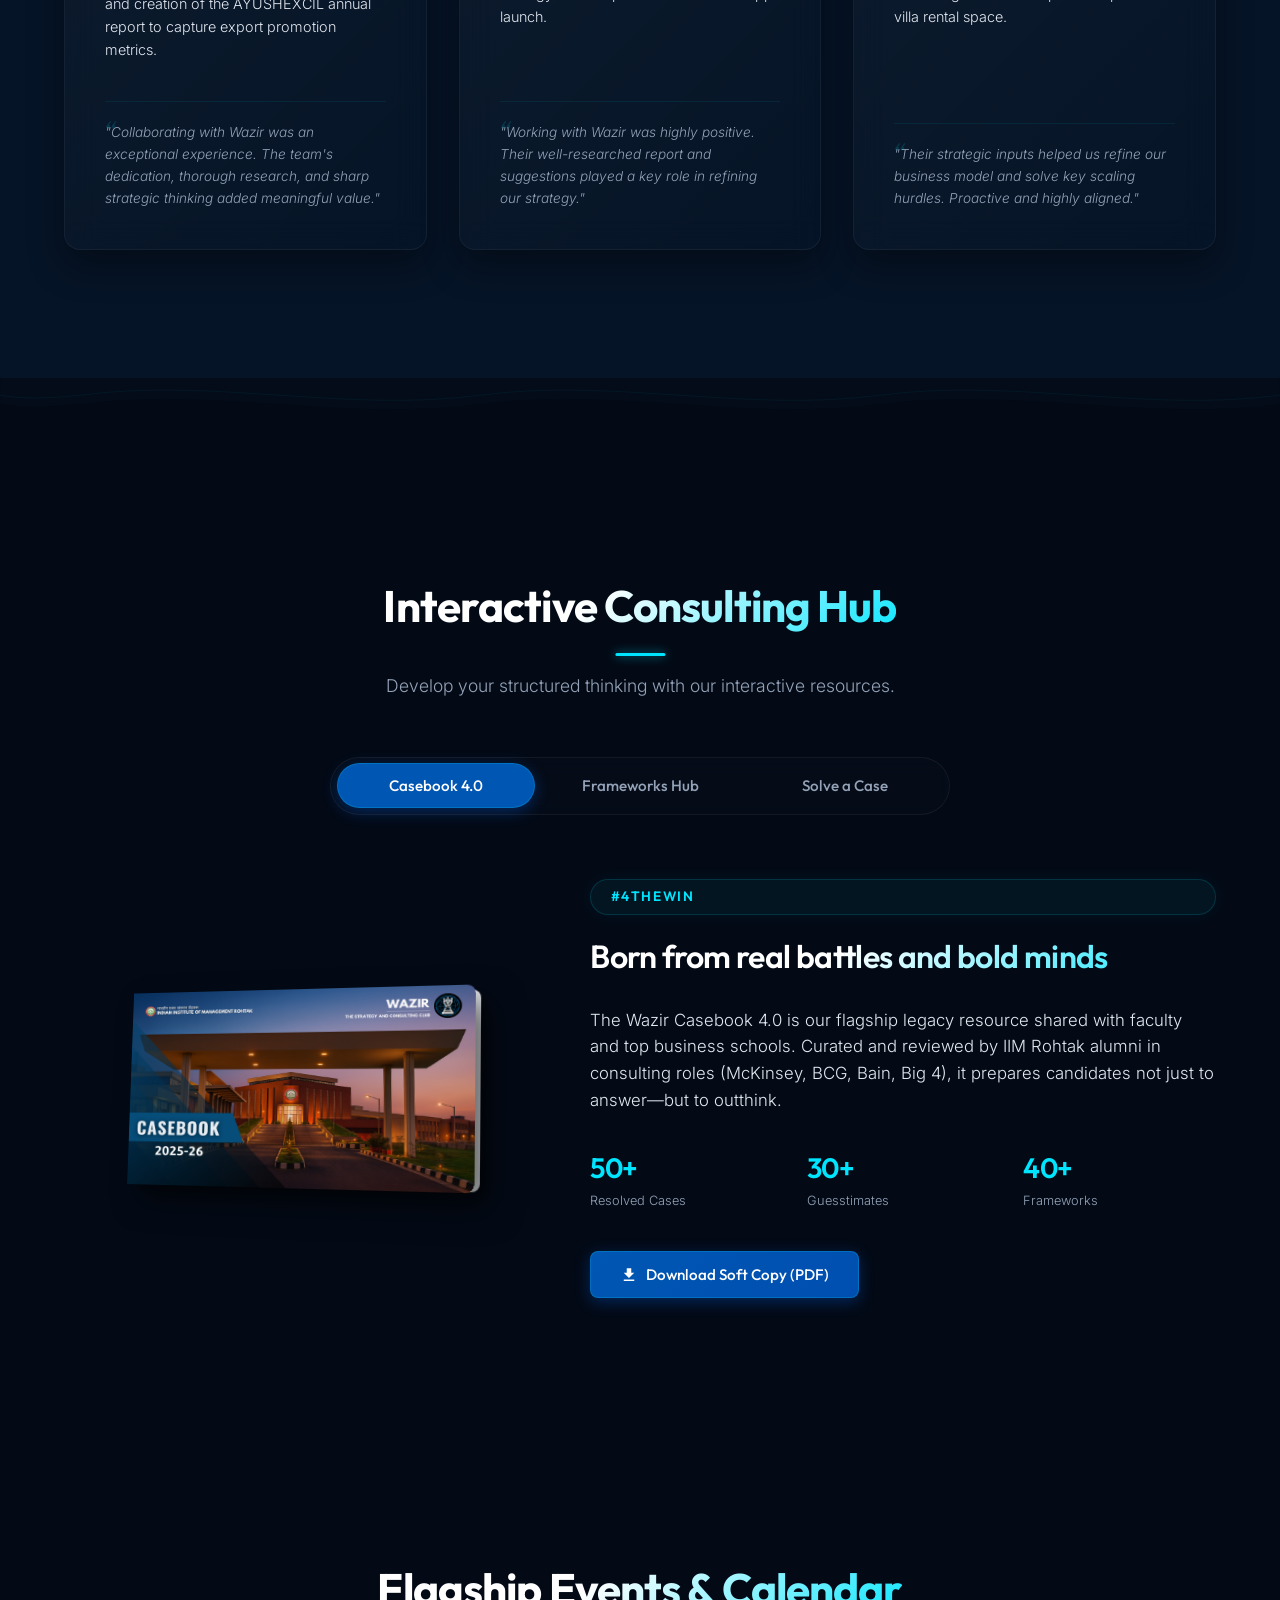
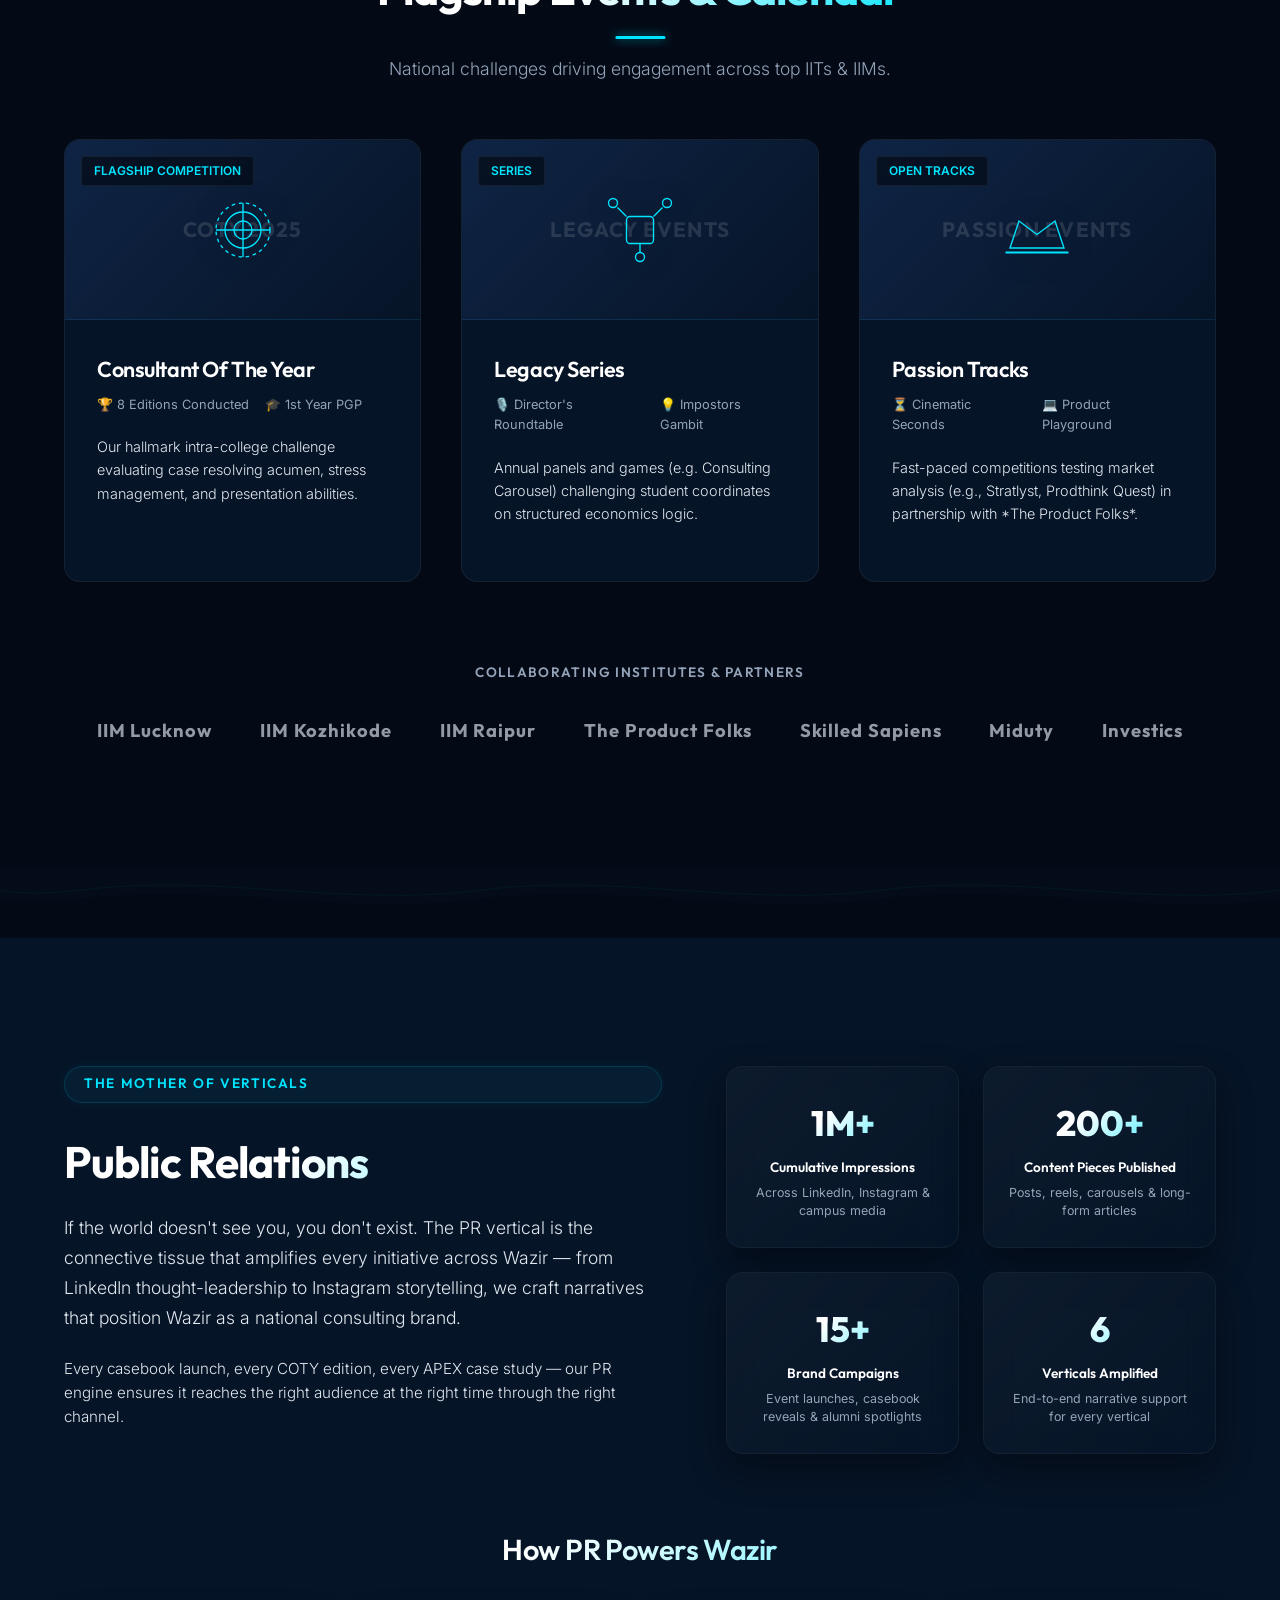
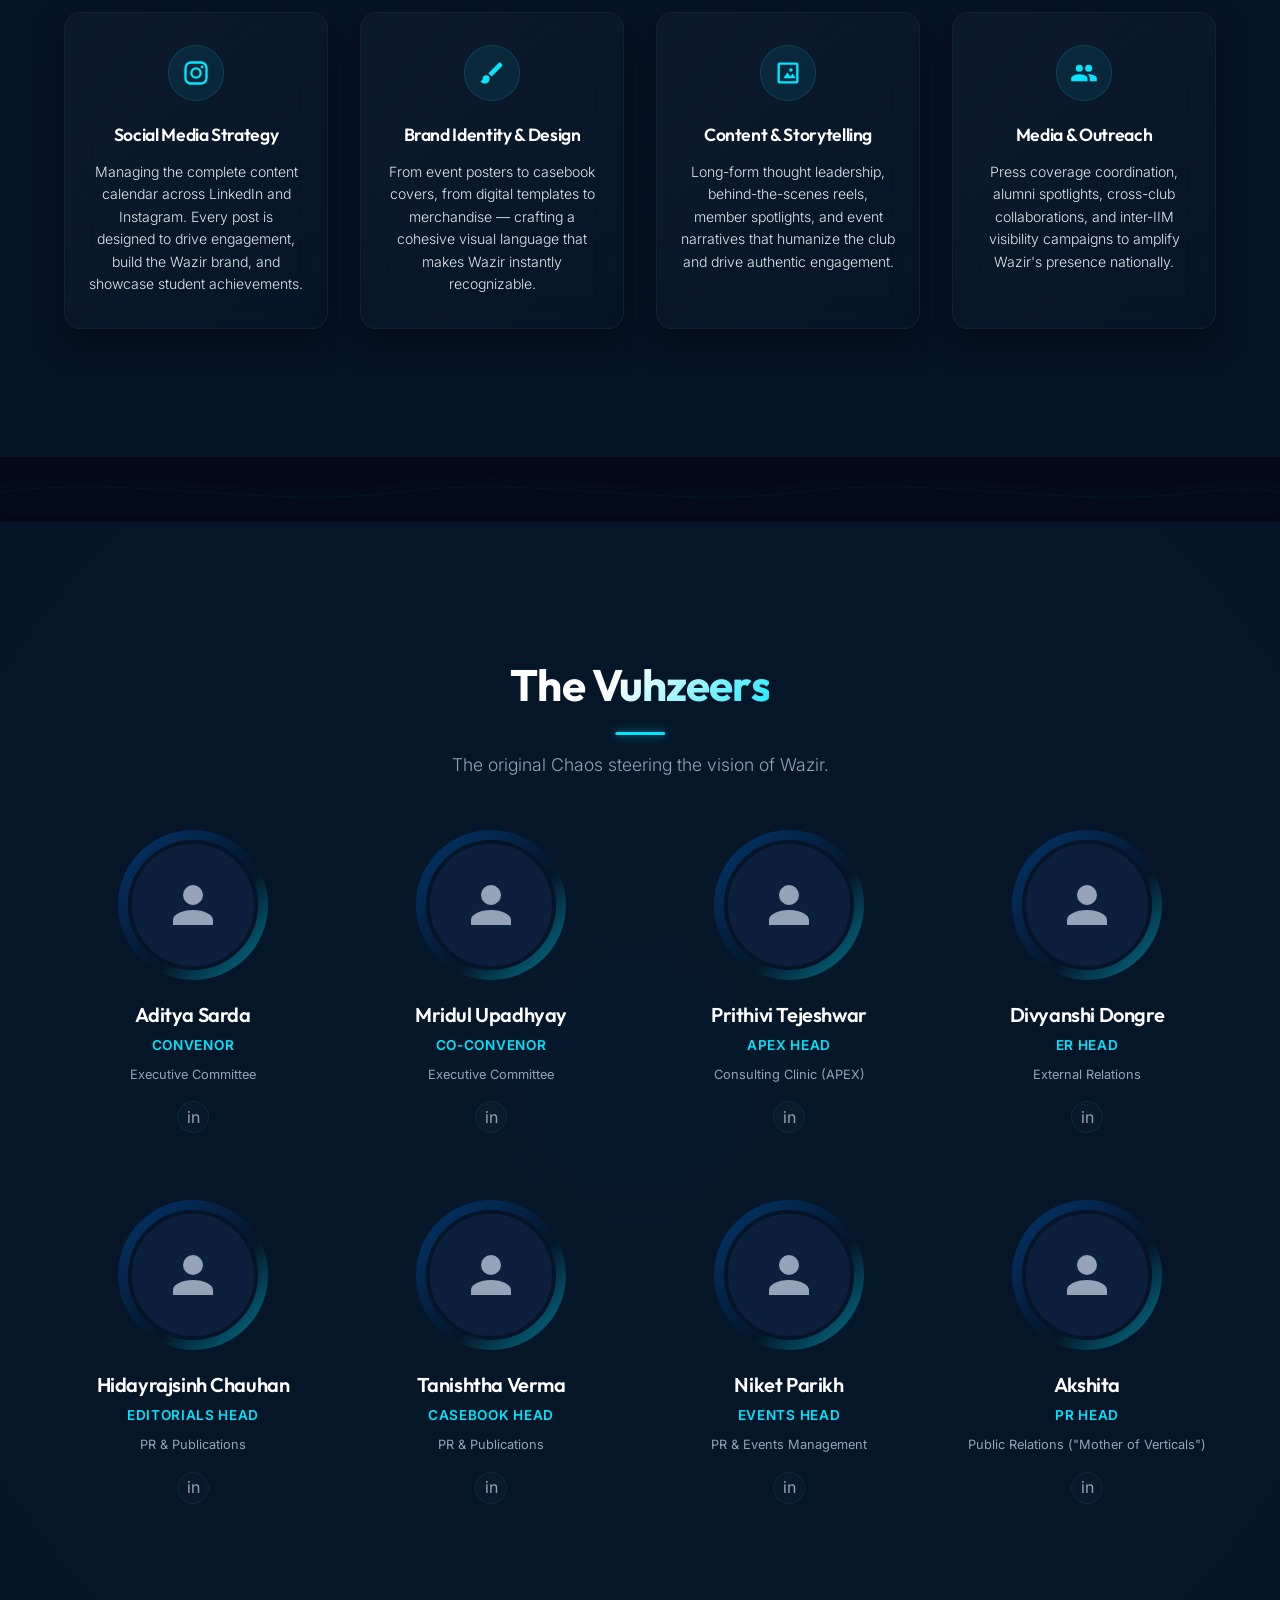
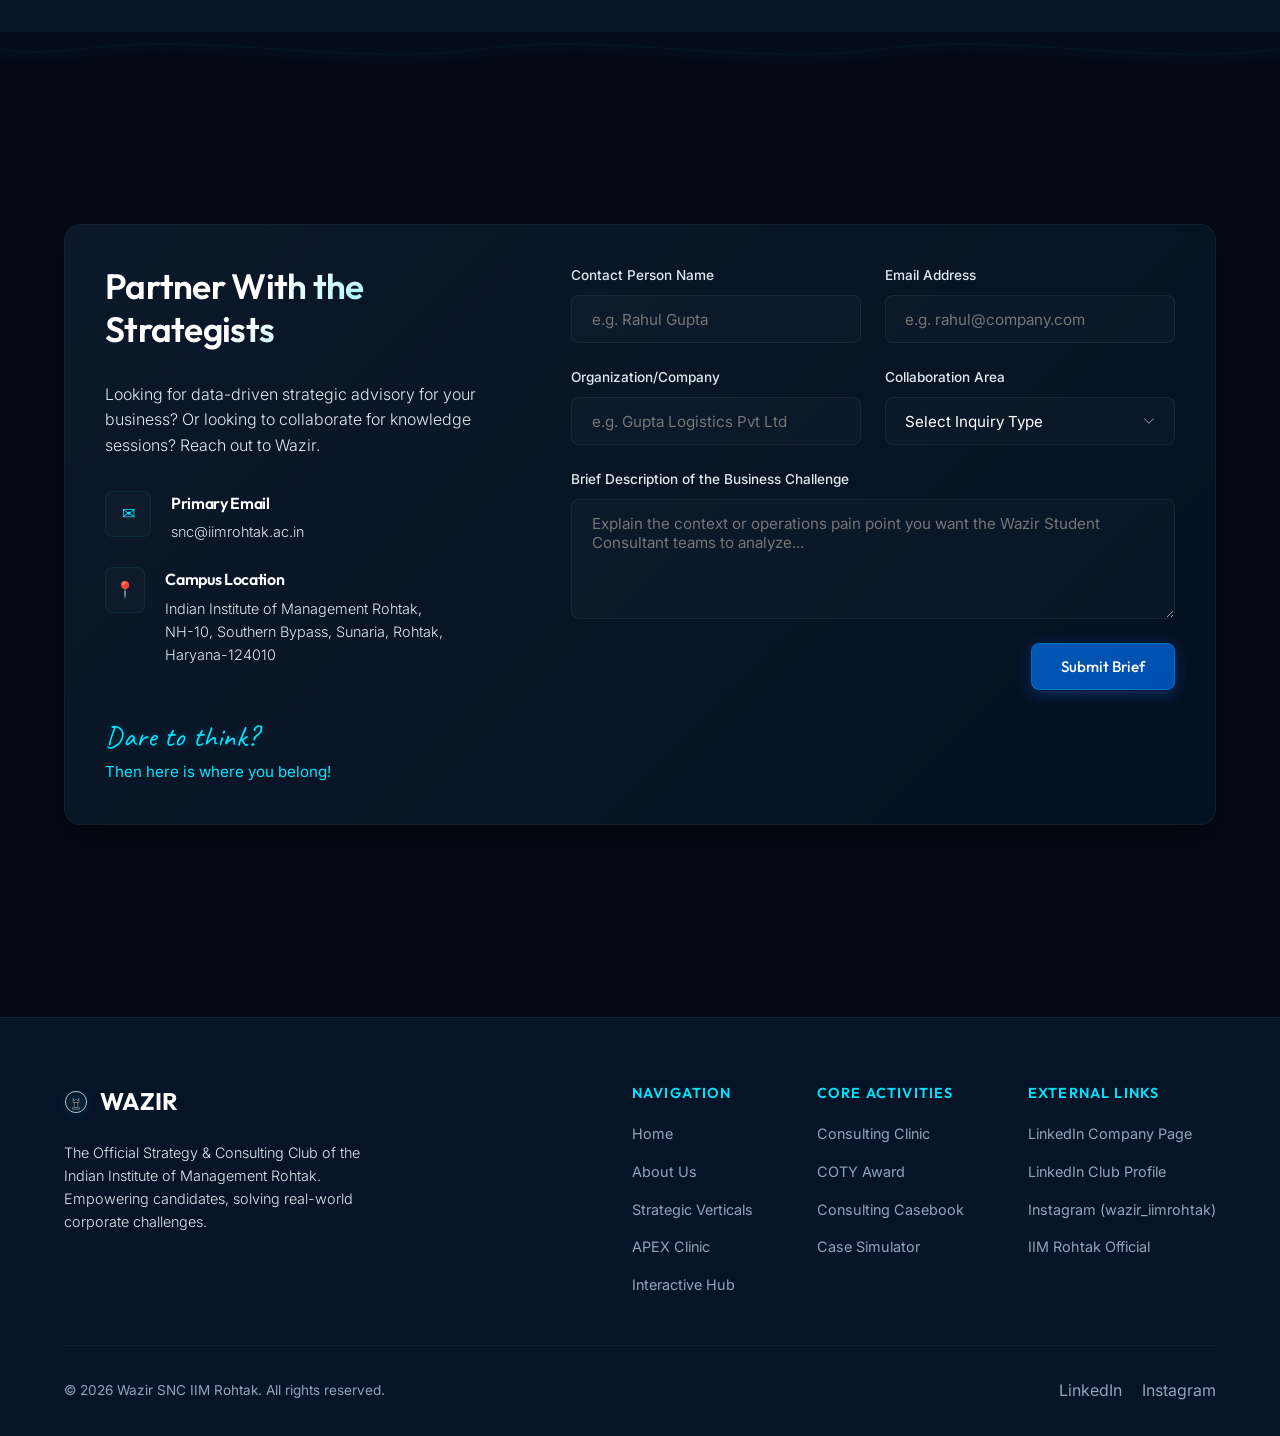
==== commit 2044b4a2: "Configure Formsubmit.co and adjust Casebook container layout to 16:9 landscape aspect ratio" ====
--- a/index.html
+++ b/index.html
@@ -449,7 +449,7 @@
             <div class="casebook-mockup">
               <div class="book-container">
                 <div class="book-cover">
-                  <img src="Casebook_Coverpage.png" alt="Wazir Casebook 4.0 Cover" style="width: 100%; height: 100%; object-fit: cover; border-radius: 0 8px 8px 0;">
+                  <img src="Casebook_Coverpage.png" alt="Wazir Casebook 4.0 Cover" style="width: 100%; height: 100%; object-fit: fill; border-radius: 0 8px 8px 0;">
                 </div>
                 <div class="book-pages"></div>
               </div>
--- a/styles.css
+++ b/styles.css
@@ -1259,8 +1259,8 @@
 }
 
 .book-container {
-  width: 250px;
-  height: 350px;
+  width: 356px;
+  height: 200px;
   position: relative;
   transform-style: preserve-3d;
   transform: rotateY(-15deg) rotateX(5deg);
@@ -2745,5 +2745,9 @@
   .pr-stat-card {
     padding: 1.5rem 1.25rem;
   }
-}
-
+  .book-container {
+    width: 280px !important;
+    height: 175px !important;
+  }
+}
+
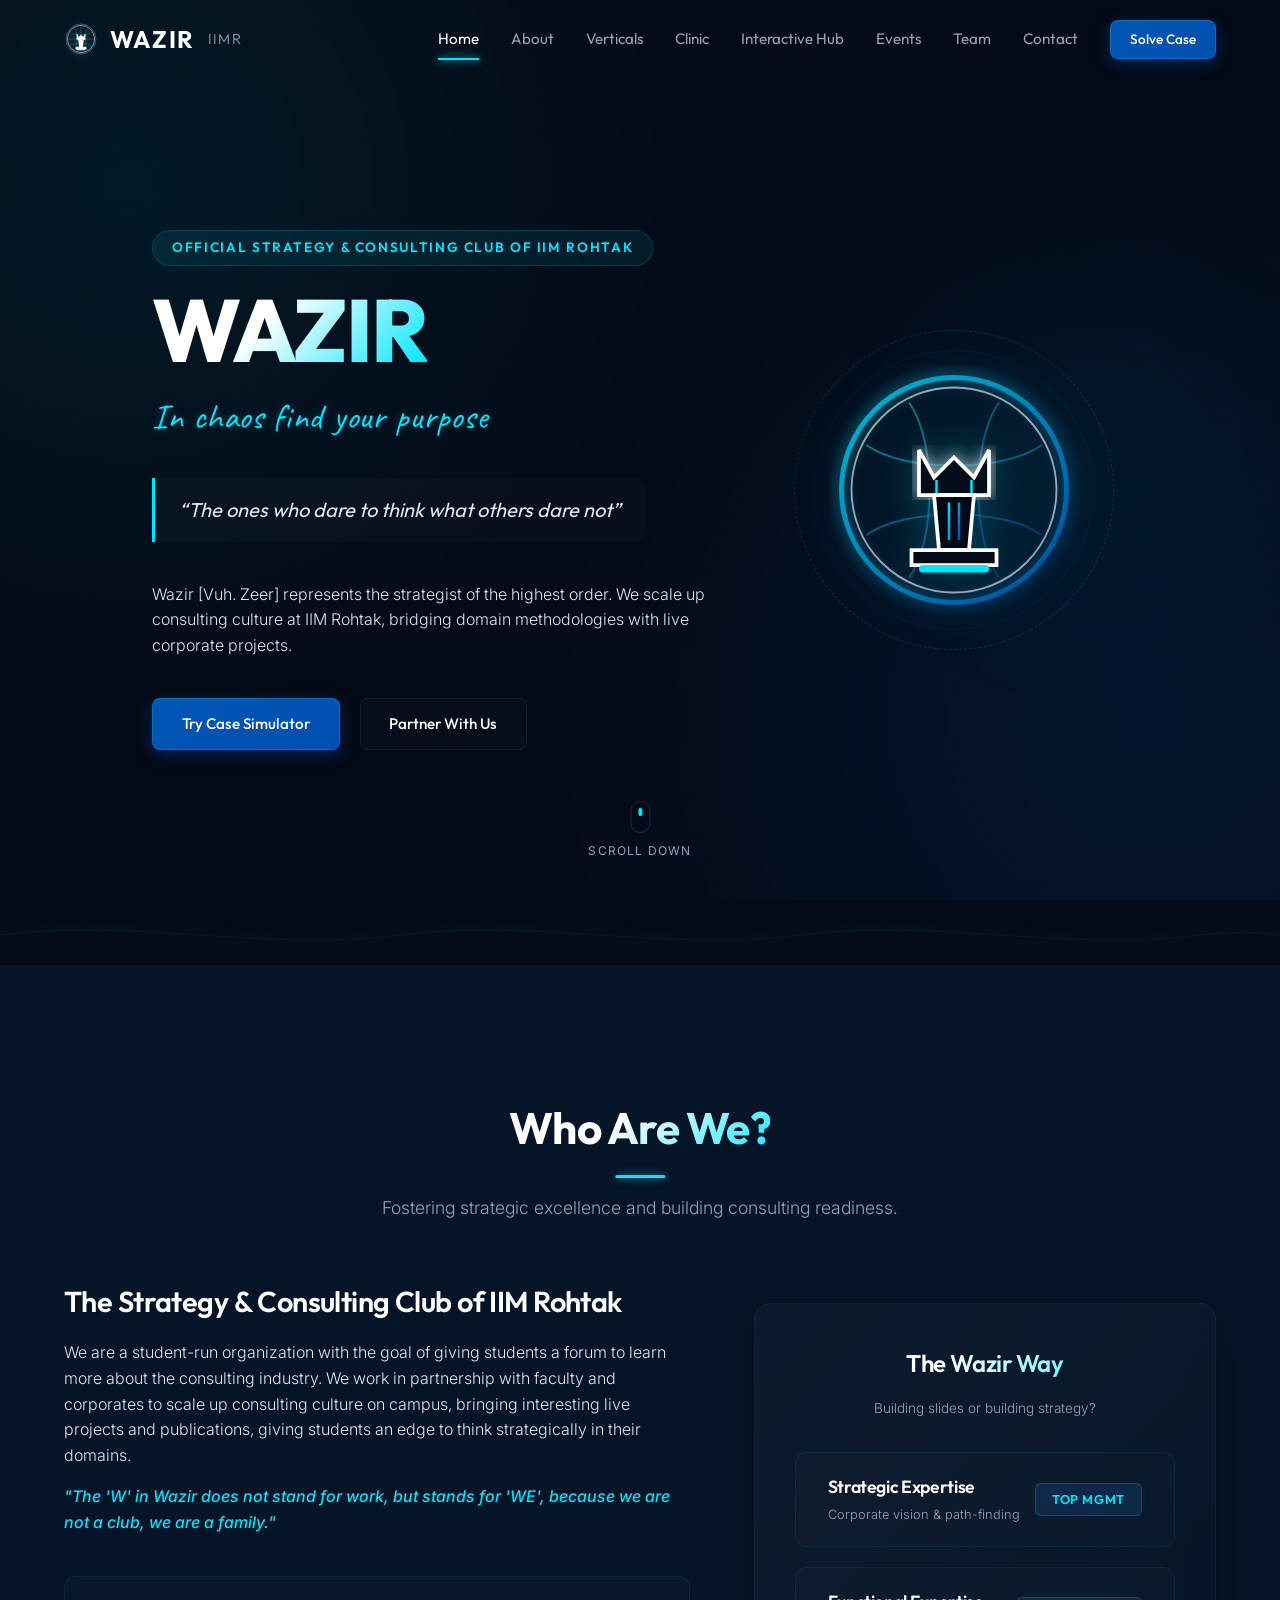
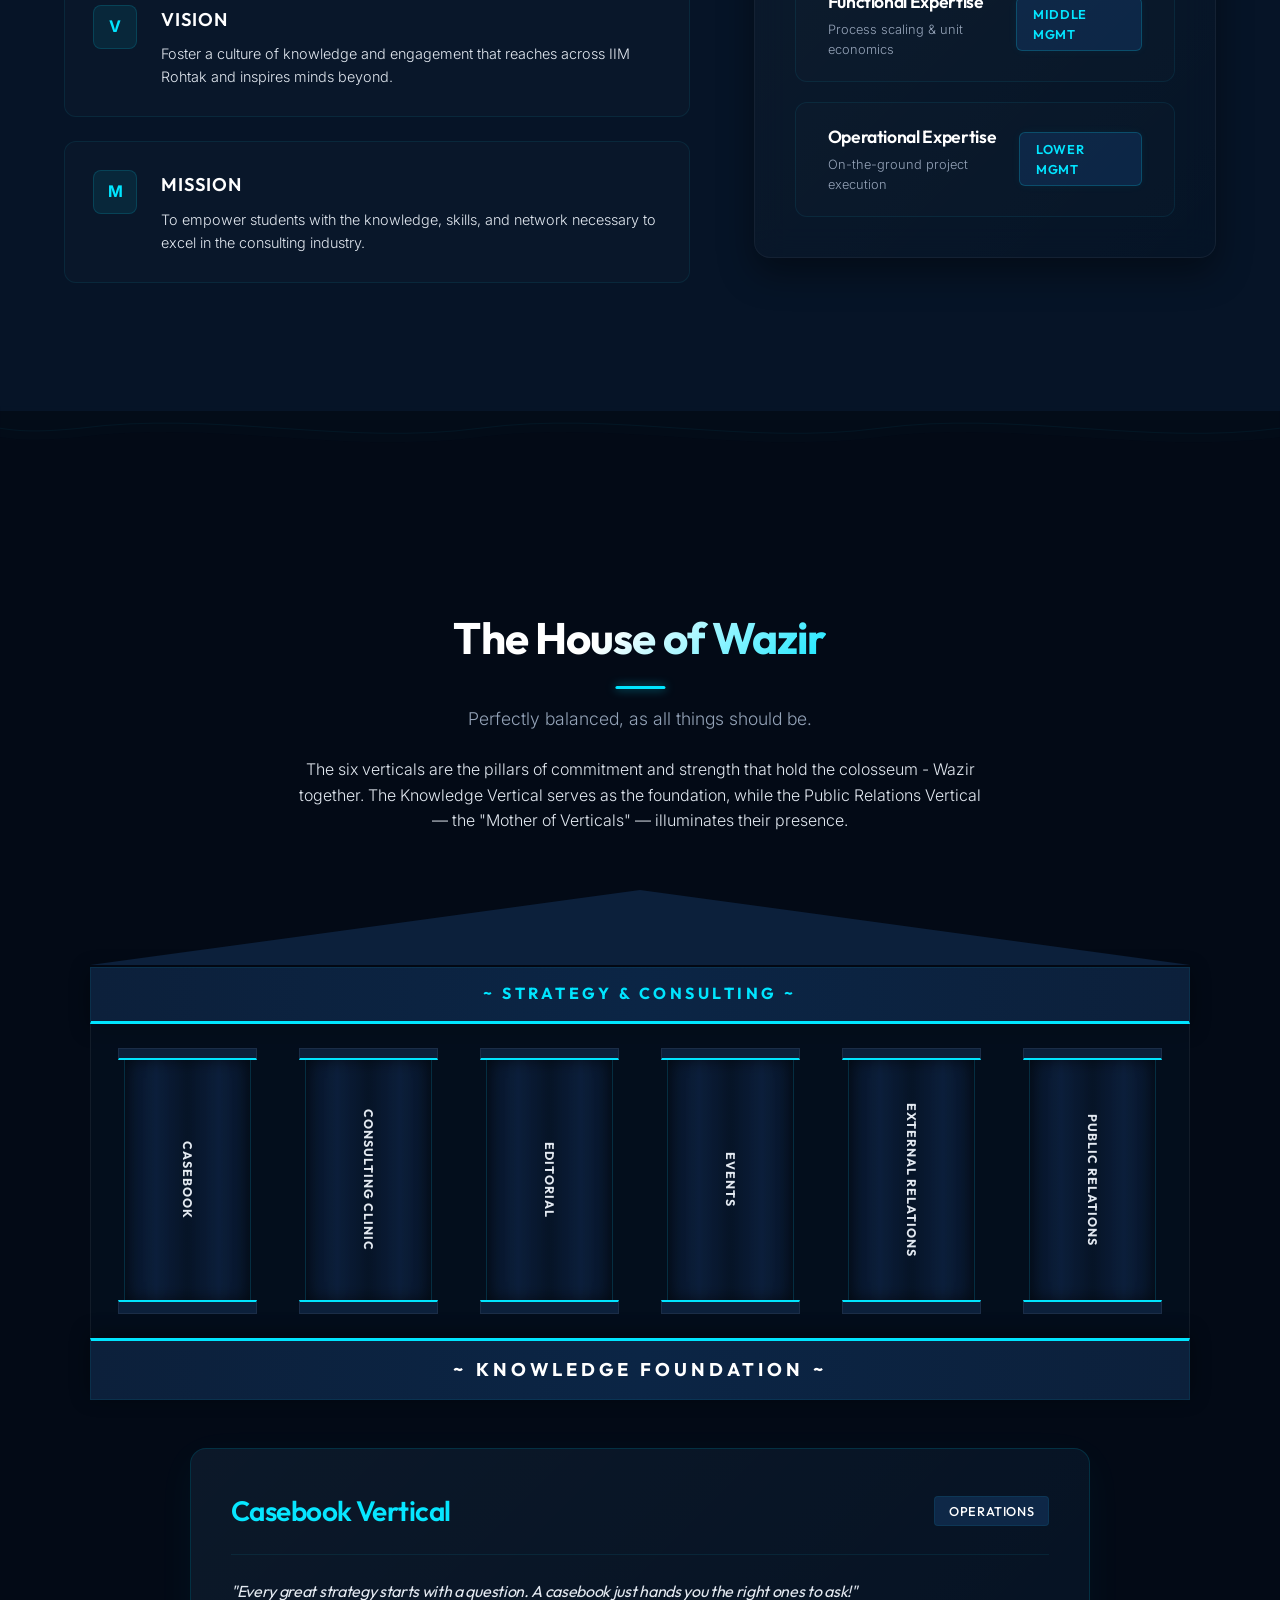
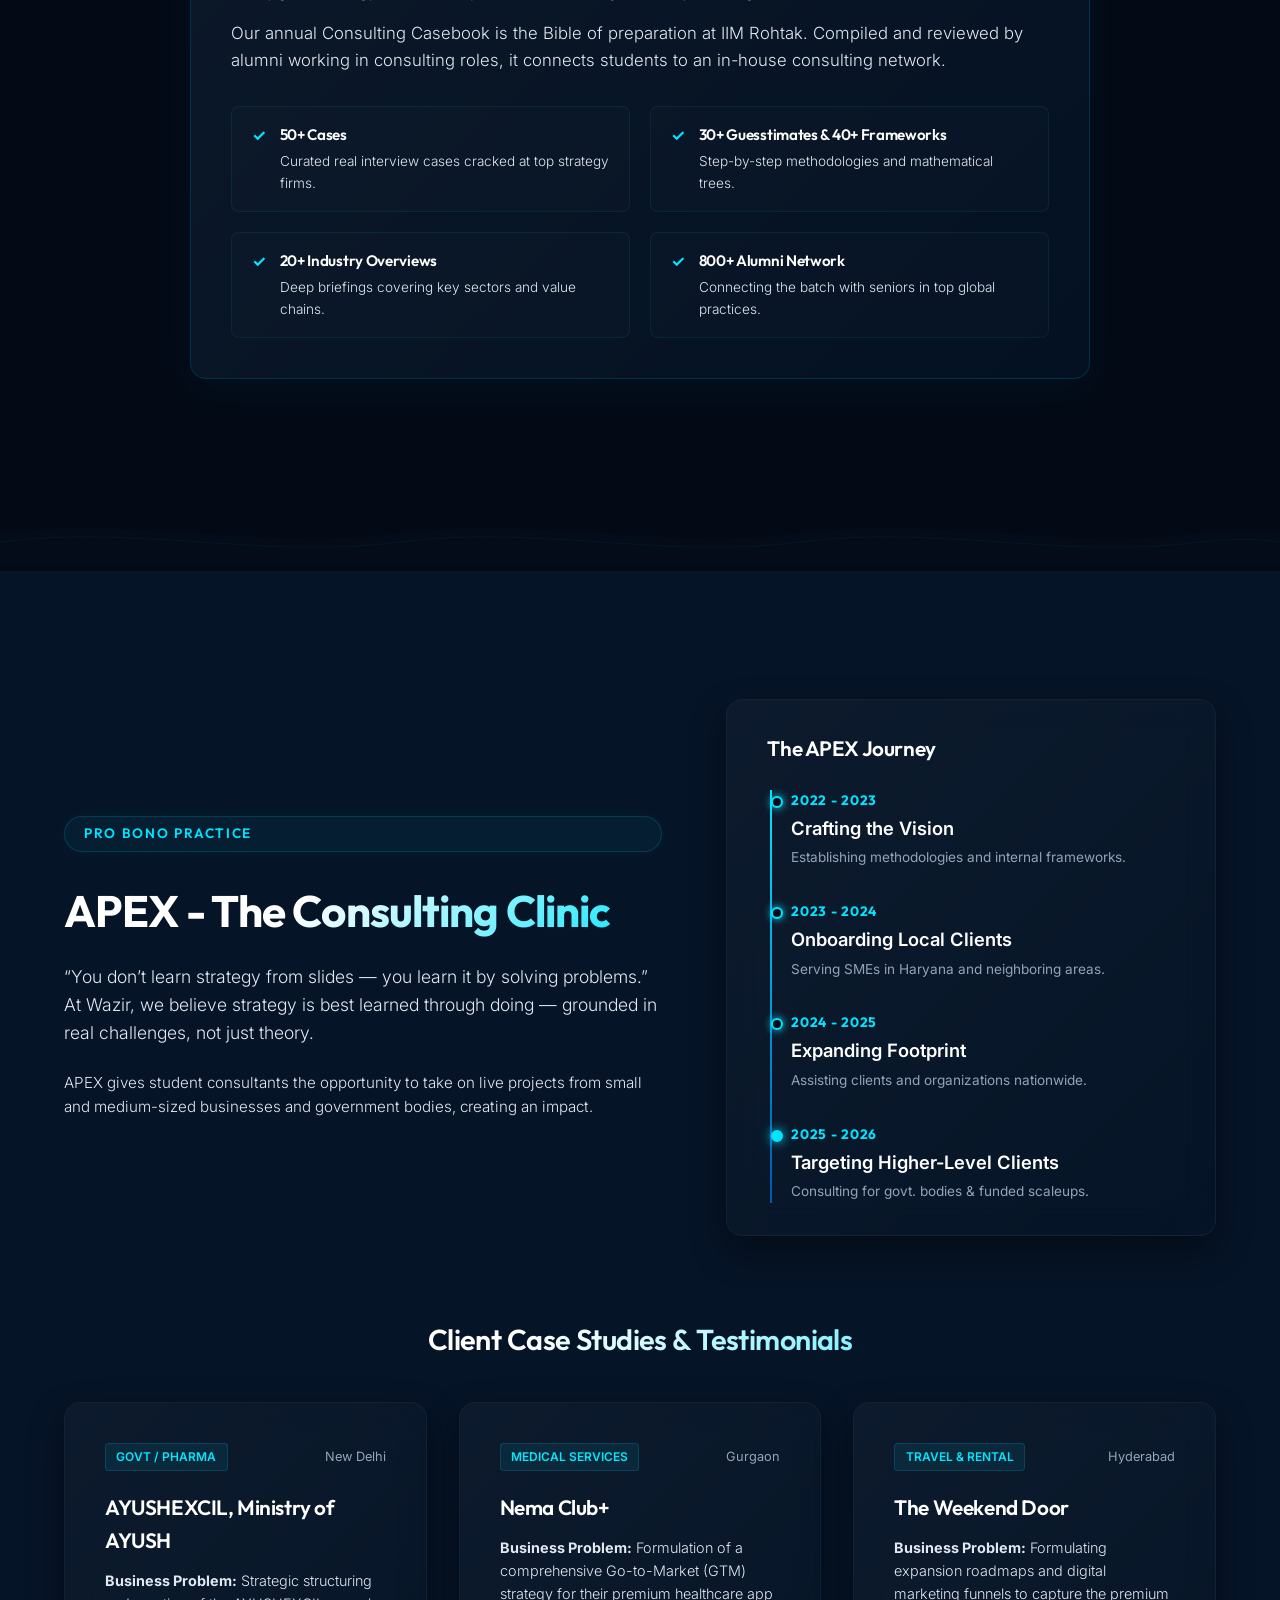
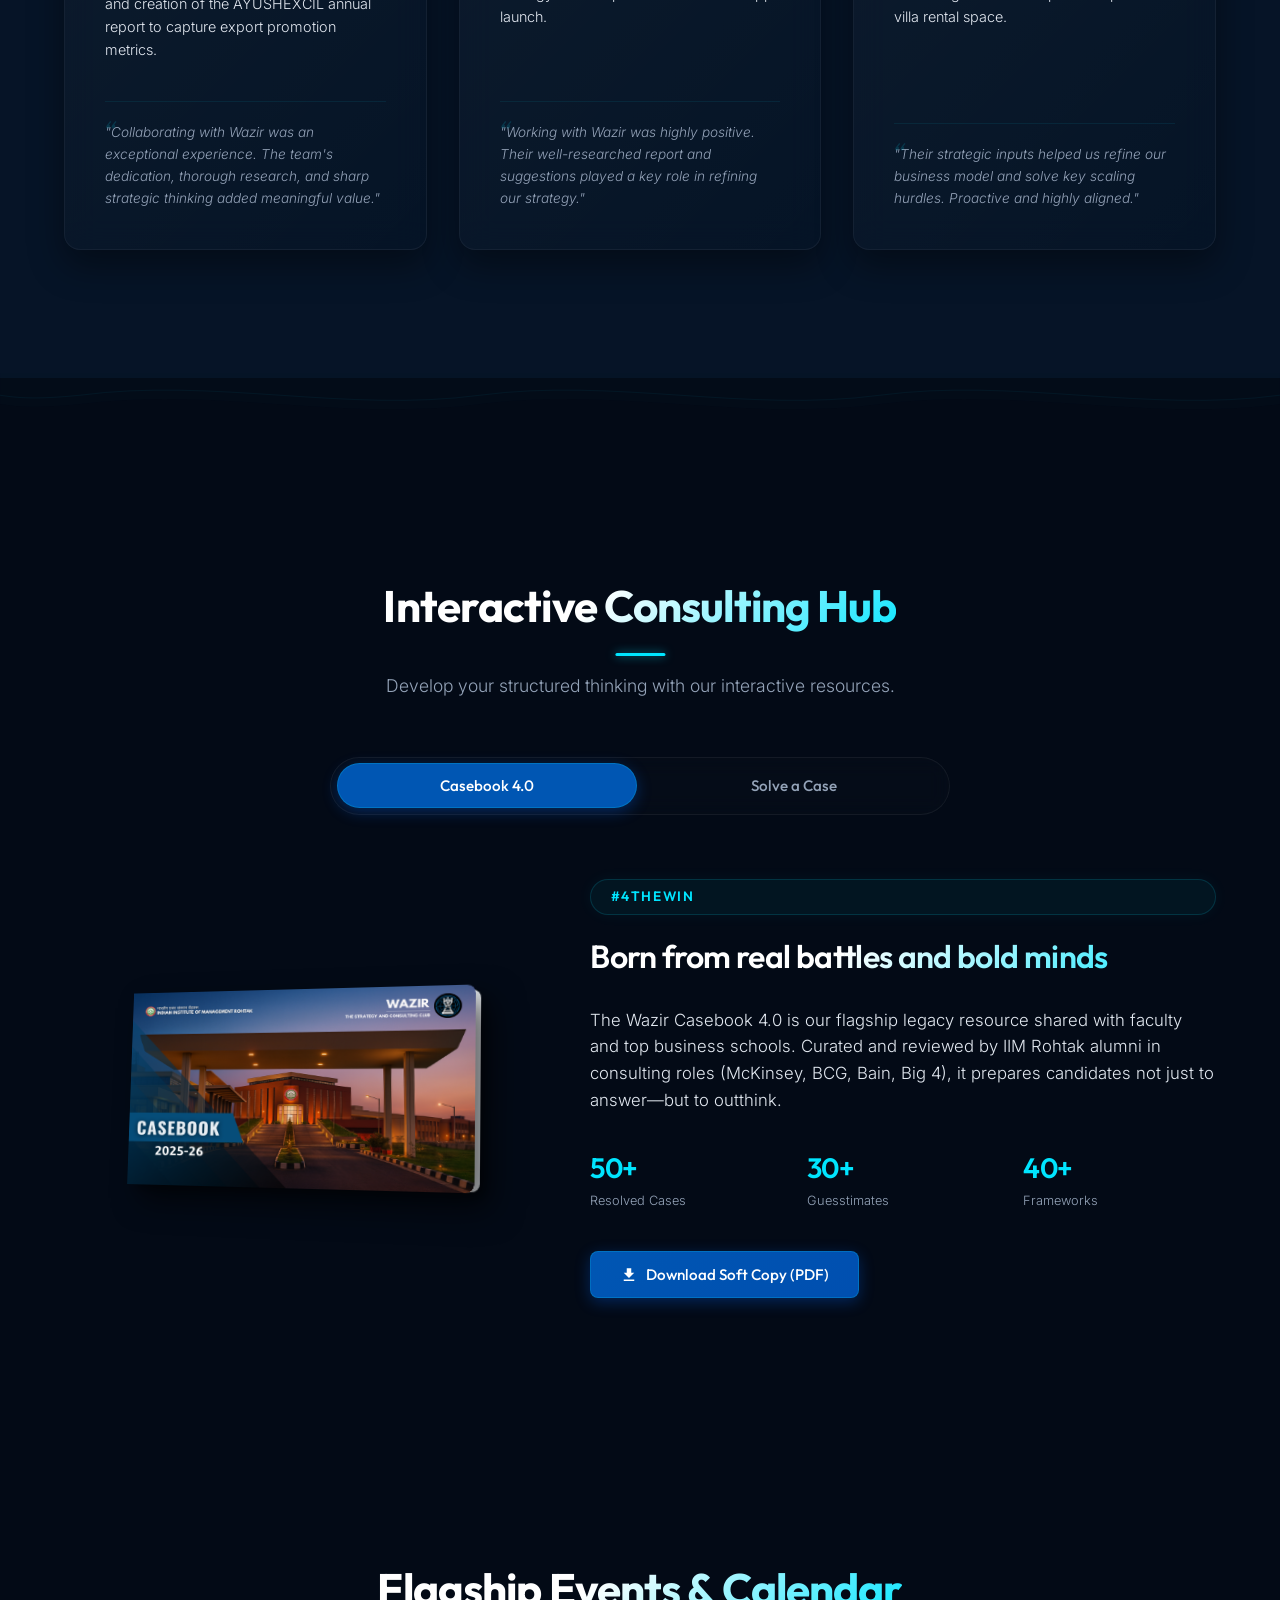
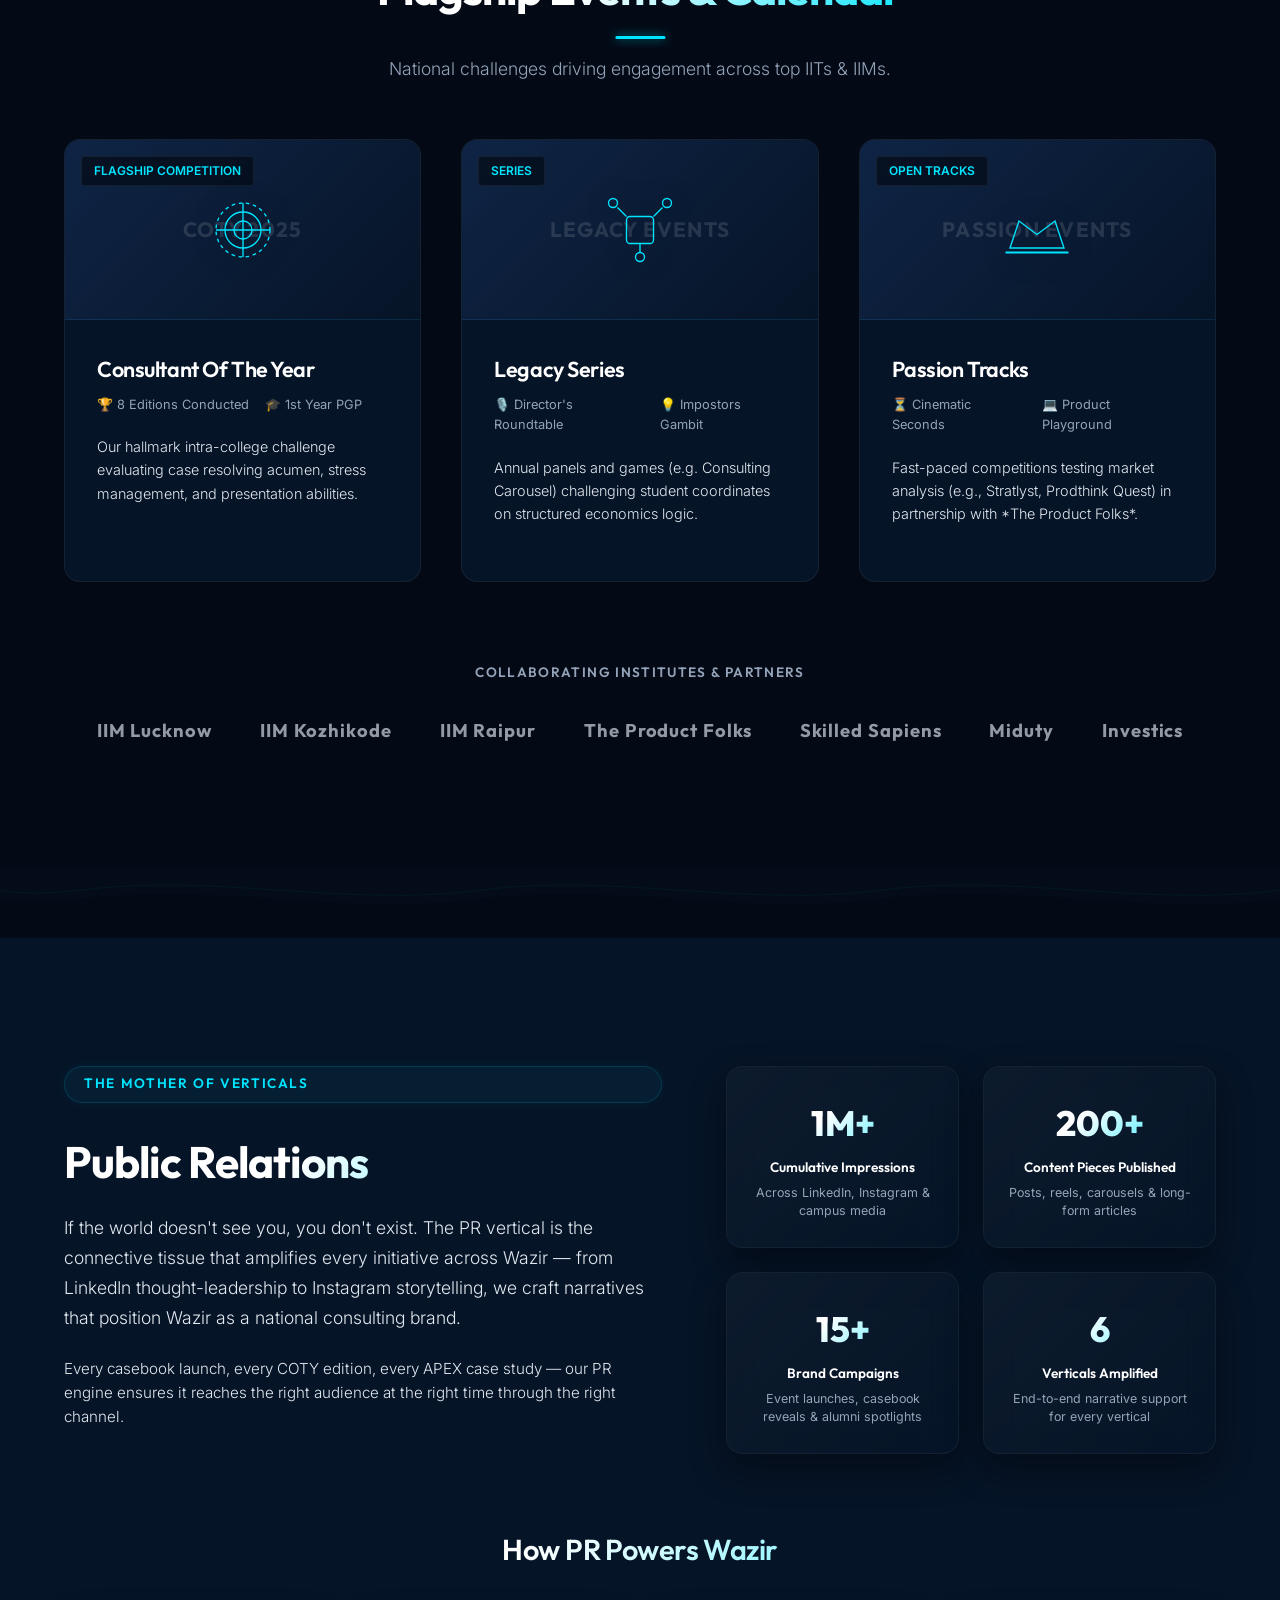
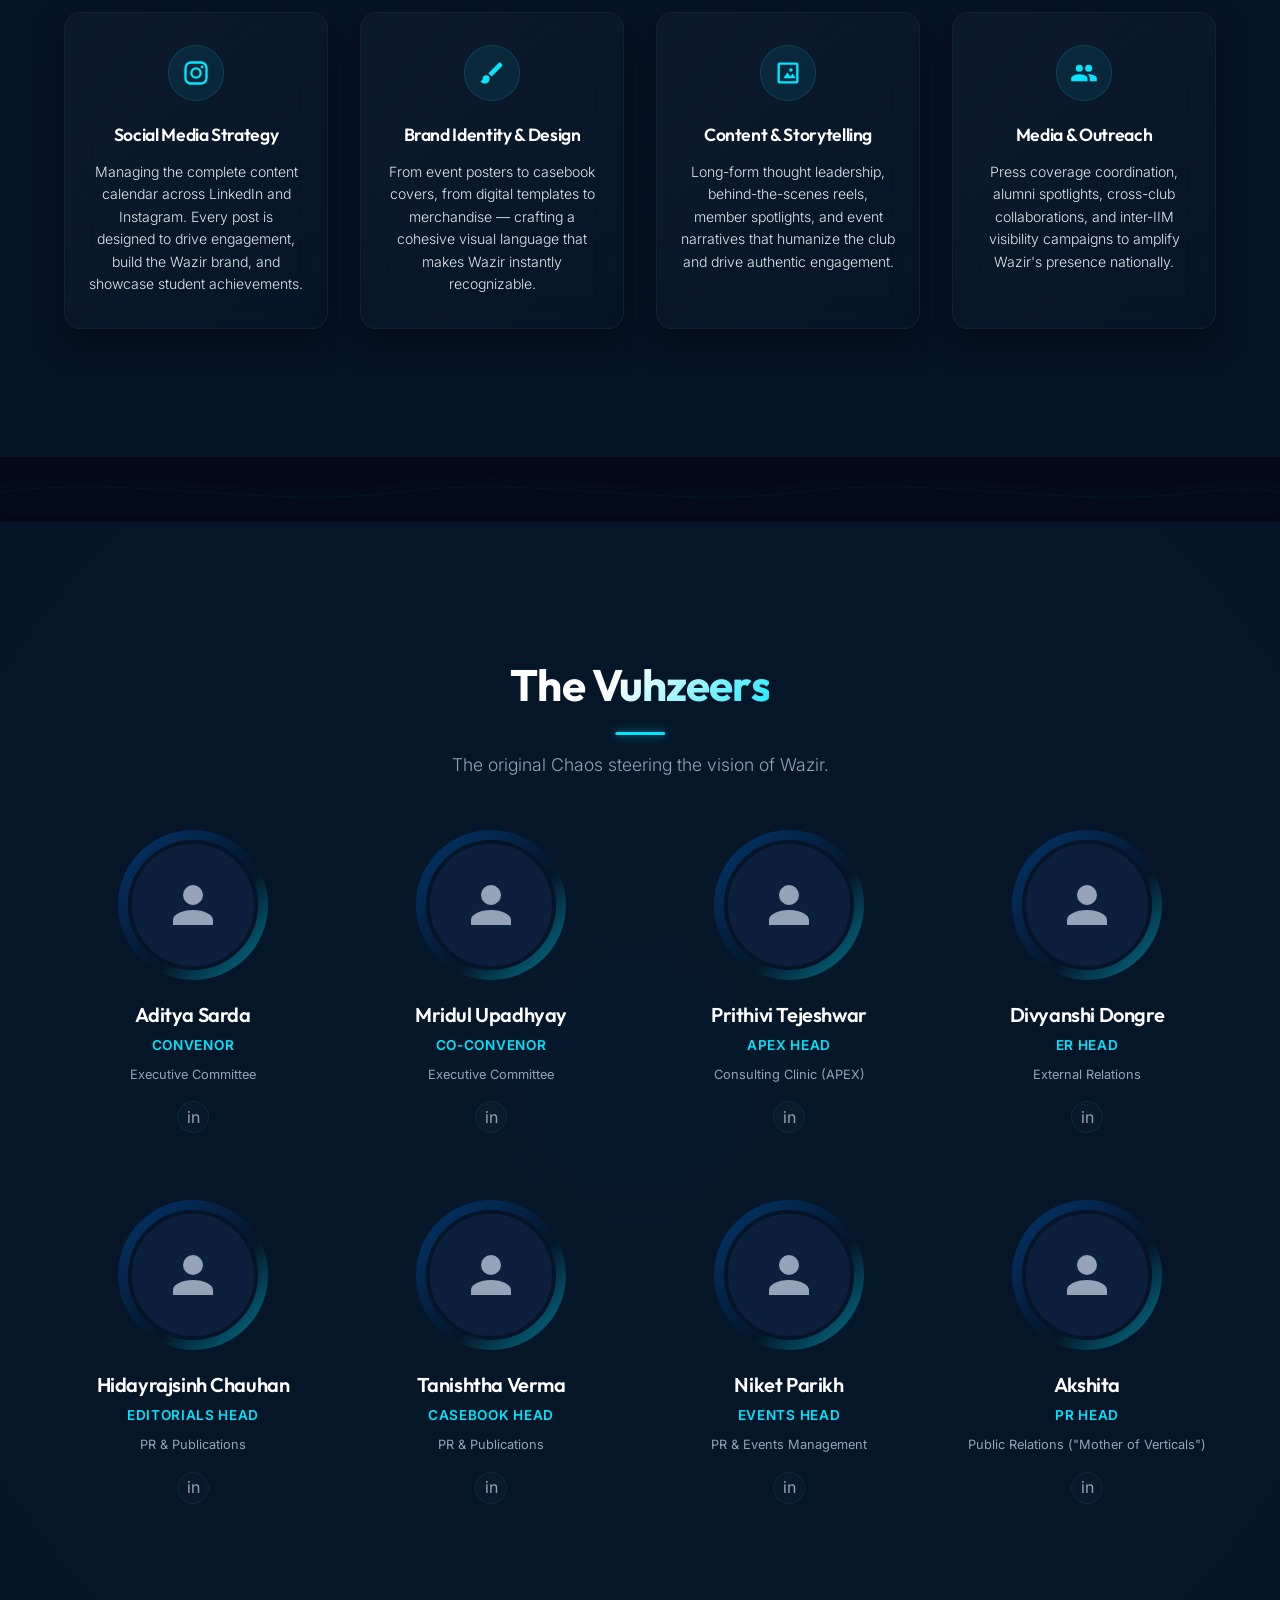
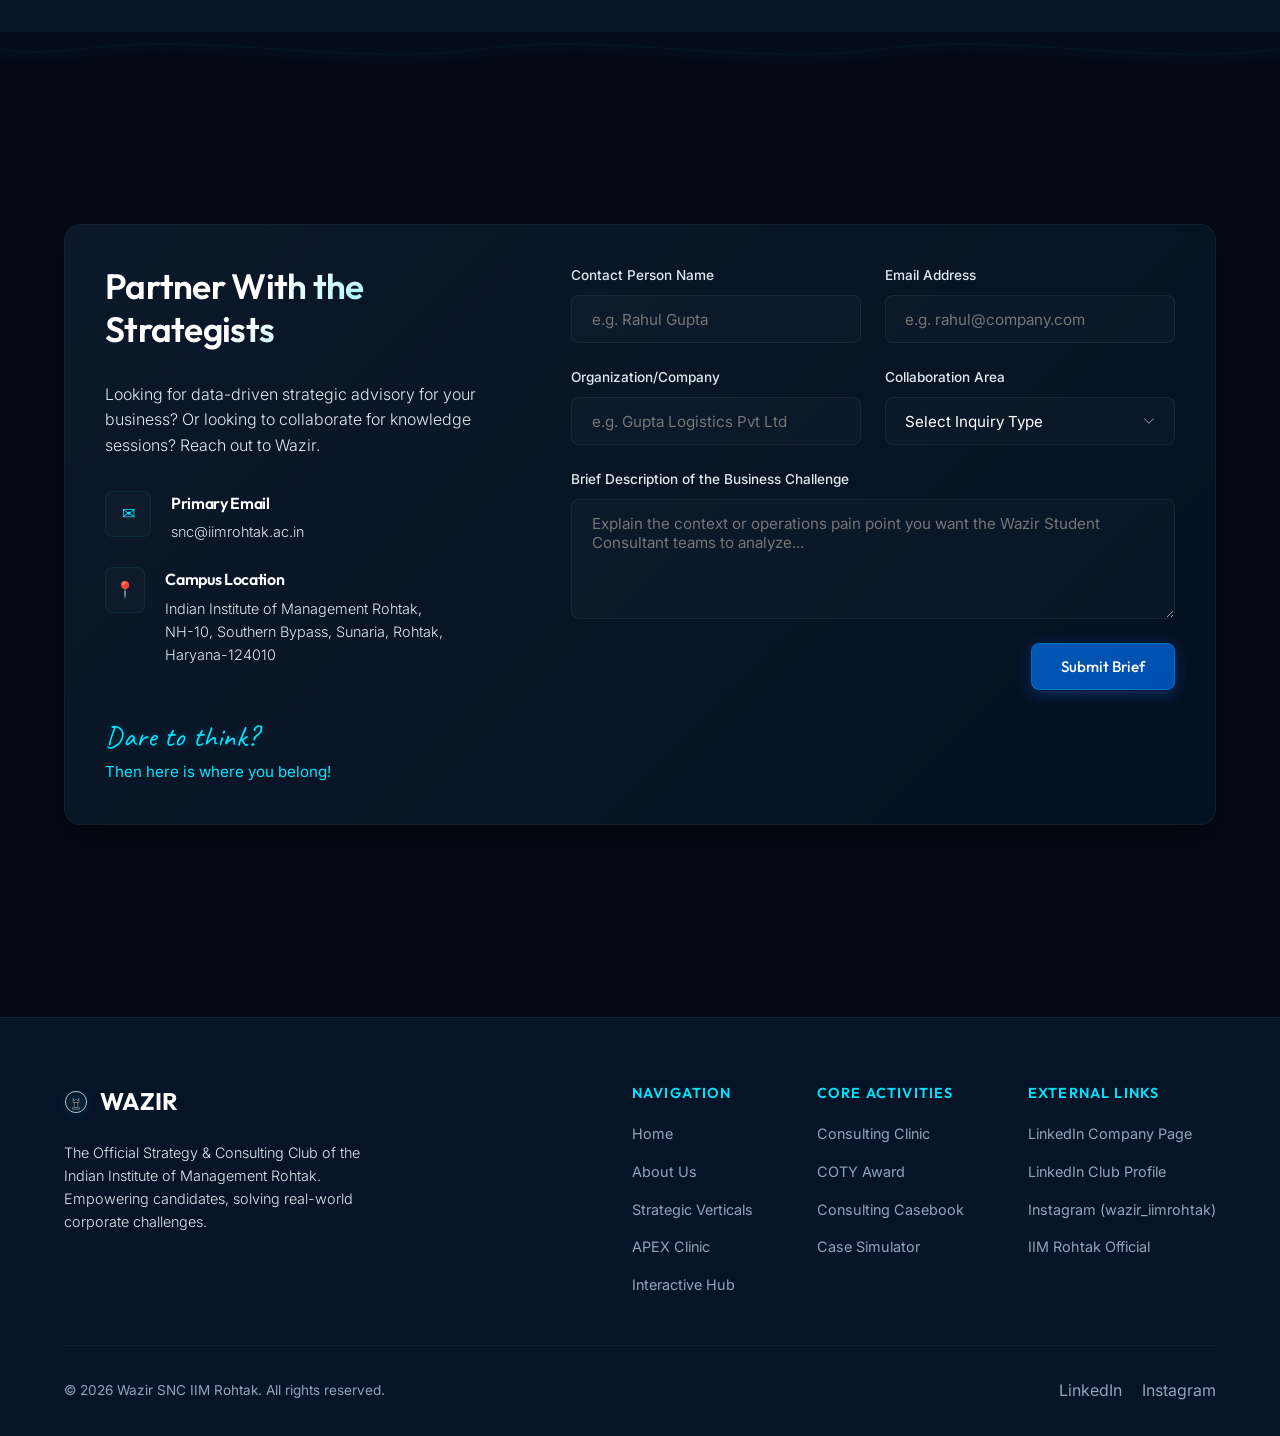
==== commit f94e7807: "Remove publications and connect direct tab switching for header, hero, and footer links" ====
--- a/index.html
+++ b/index.html
@@ -43,7 +43,7 @@
         <a href="#events" class="nav-link">Events</a>
         <a href="#team" class="nav-link">Team</a>
         <a href="#contact" class="nav-link">Contact</a>
-        <a href="#hub" class="btn btn-primary" style="padding: 0.5rem 1.2rem; font-size: 0.85rem;">Solve Case</a>
+        <a href="#hub" class="btn btn-primary" onclick="switchHubTabDirect('tab-simulator')" style="padding: 0.5rem 1.2rem; font-size: 0.85rem;">Solve Case</a>
       </nav>
       <button class="nav-toggle" id="nav-toggle" aria-label="Toggle navigation">
         <span></span>
@@ -76,7 +76,7 @@
               Wazir [Vuh. Zeer] represents the strategist of the highest order. We scale up consulting culture at IIM Rohtak, bridging domain methodologies with live corporate projects.
             </p>
             <div class="hero-actions">
-              <a href="#hub" class="btn btn-primary">Try Case Simulator</a>
+              <a href="#hub" onclick="switchHubTabDirect('tab-simulator')" class="btn btn-primary">Try Case Simulator</a>
               <a href="#contact" class="btn btn-secondary">Partner With Us</a>
             </div>
           </div>
@@ -439,7 +439,6 @@
         
         <div class="hub-tabs">
           <button class="hub-tab-btn active" onclick="switchHubTab(event, 'tab-casebook')">Casebook 4.0</button>
-          <button class="hub-tab-btn" onclick="switchHubTab(event, 'tab-frameworks')">Frameworks Hub</button>
           <button class="hub-tab-btn" onclick="switchHubTab(event, 'tab-simulator')">Solve a Case</button>
         </div>
         
@@ -485,90 +484,7 @@
           </div>
         </div>
         
-        <!-- Tab 2: Frameworks Hub -->
-        <div class="hub-content-pane" id="tab-frameworks">
-          <div class="publications-section">
-            
-            <!-- Category A: Regular Publications -->
-            <div>
-              <div class="publications-category-title">Core Knowledge Series</div>
-              <div class="publications-grid">
-                <!-- Pub 1: Guesstimate Guruwaar -->
-                <div class="pub-card glass-card">
-                  <div class="pub-card-header">
-                    <span class="pub-label">Weekly Editorial</span>
-                    <span class="pub-count">60+ Editions</span>
-                  </div>
-                  <h3>Guesstimate Guruwaar</h3>
-                  <p>Weekly strategic guesstimate challenges designed to foster a calculation and structuring culture. Includes the "Guesstimate Guru" awards.</p>
-                  <a href="#" class="pub-card-action">Read articles ➔</a>
-                </div>
-                
-                <!-- Pub 2: Monthly Muse -->
-                <div class="pub-card glass-card">
-                  <div class="pub-card-header">
-                    <span class="pub-label">Monthly Magazine</span>
-                    <span class="pub-count">25+ MMs</span>
-                  </div>
-                  <h3>The Monthly Muse</h3>
-                  <p>In-depth case transcripts, consulting interviews, and structured breakdowns of actual interviews held at premier firms.</p>
-                  <a href="#" class="pub-card-action">Read publications ➔</a>
-                </div>
-                
-                <!-- Pub 3: Industry Overview -->
-                <div class="pub-card glass-card">
-                  <div class="pub-card-header">
-                    <span class="pub-label font-title">Fortnightly Editorial</span>
-                    <span class="pub-count">20+ IOs</span>
-                  </div>
-                  <h3>Industry Overview</h3>
-                  <p>Comprehensive market reports covering growth trends, regulatory drivers, and economics across core sectors.</p>
-                  <a href="#" class="pub-card-action">Read reports ➔</a>
-                </div>
-              </div>
-            </div>
-            
-            <!-- Category B: Limited Editions -->
-            <div>
-              <div class="publications-category-title">Limited Edition Insights</div>
-              <div class="publications-grid">
-                <!-- Pub 4: Strat Square -->
-                <div class="pub-card glass-card">
-                  <div class="pub-card-header">
-                    <span class="pub-label" style="background: rgba(0, 229, 255, 0.05);">Weekly Fast-read</span>
-                    <span class="pub-count">15+ SSs</span>
-                  </div>
-                  <h3>Strat Square</h3>
-                  <p>Deconstructing corporate strategy models using the "Strategy Diamond" framework in a lightning-fast, 2-minute reading format.</p>
-                  <a href="#" class="pub-card-action">Explore insights ➔</a>
-                </div>
-                
-                <!-- Pub 5: Strategy Insights -->
-                <div class="pub-card glass-card">
-                  <div class="pub-card-header">
-                    <span class="pub-label" style="background: rgba(0, 229, 255, 0.05);">Bi-Monthly</span>
-                    <span class="pub-count">10+ SIs</span>
-                  </div>
-                  <h3>Strategy Insights</h3>
-                  <p>Anatomical review of business decisions that helped enterprises carve strategic niches and outsmart competitors.</p>
-                  <a href="#" class="pub-card-action">Explore insights ➔</a>
-                </div>
-                
-                <!-- Pub 6: Strategy Mutations -->
-                <div class="pub-card glass-card">
-                  <div class="pub-card-header">
-                    <span class="pub-label" style="background: rgba(0, 229, 255, 0.05);">Monthly M&A</span>
-                    <span class="pub-count">10+ SMs</span>
-                  </div>
-                  <h3>Strategy Mutations</h3>
-                  <p>Analyzing mergers and acquisitions (M&A) activities, deal rationales, synergy dynamics, and post-merger integration paths.</p>
-                  <a href="#" class="pub-card-action">Explore insights ➔</a>
-                </div>
-              </div>
-            </div>
-            
-          </div>
-        </div>
+
         
         <!-- Tab 3: Interactive Guesstimate Simulator -->
         <div class="hub-content-pane" id="tab-simulator">
@@ -1078,8 +994,8 @@
           <ul>
             <li><a href="#apex">Consulting Clinic</a></li>
             <li><a href="#events">COTY Award</a></li>
-            <li><a href="#hub">Consulting Casebook</a></li>
-            <li><a href="#hub">Case Simulator</a></li>
+            <li><a href="#hub" onclick="switchHubTabDirect('tab-casebook')">Consulting Casebook</a></li>
+            <li><a href="#hub" onclick="switchHubTabDirect('tab-simulator')">Case Simulator</a></li>
           </ul>
         </div>
         
